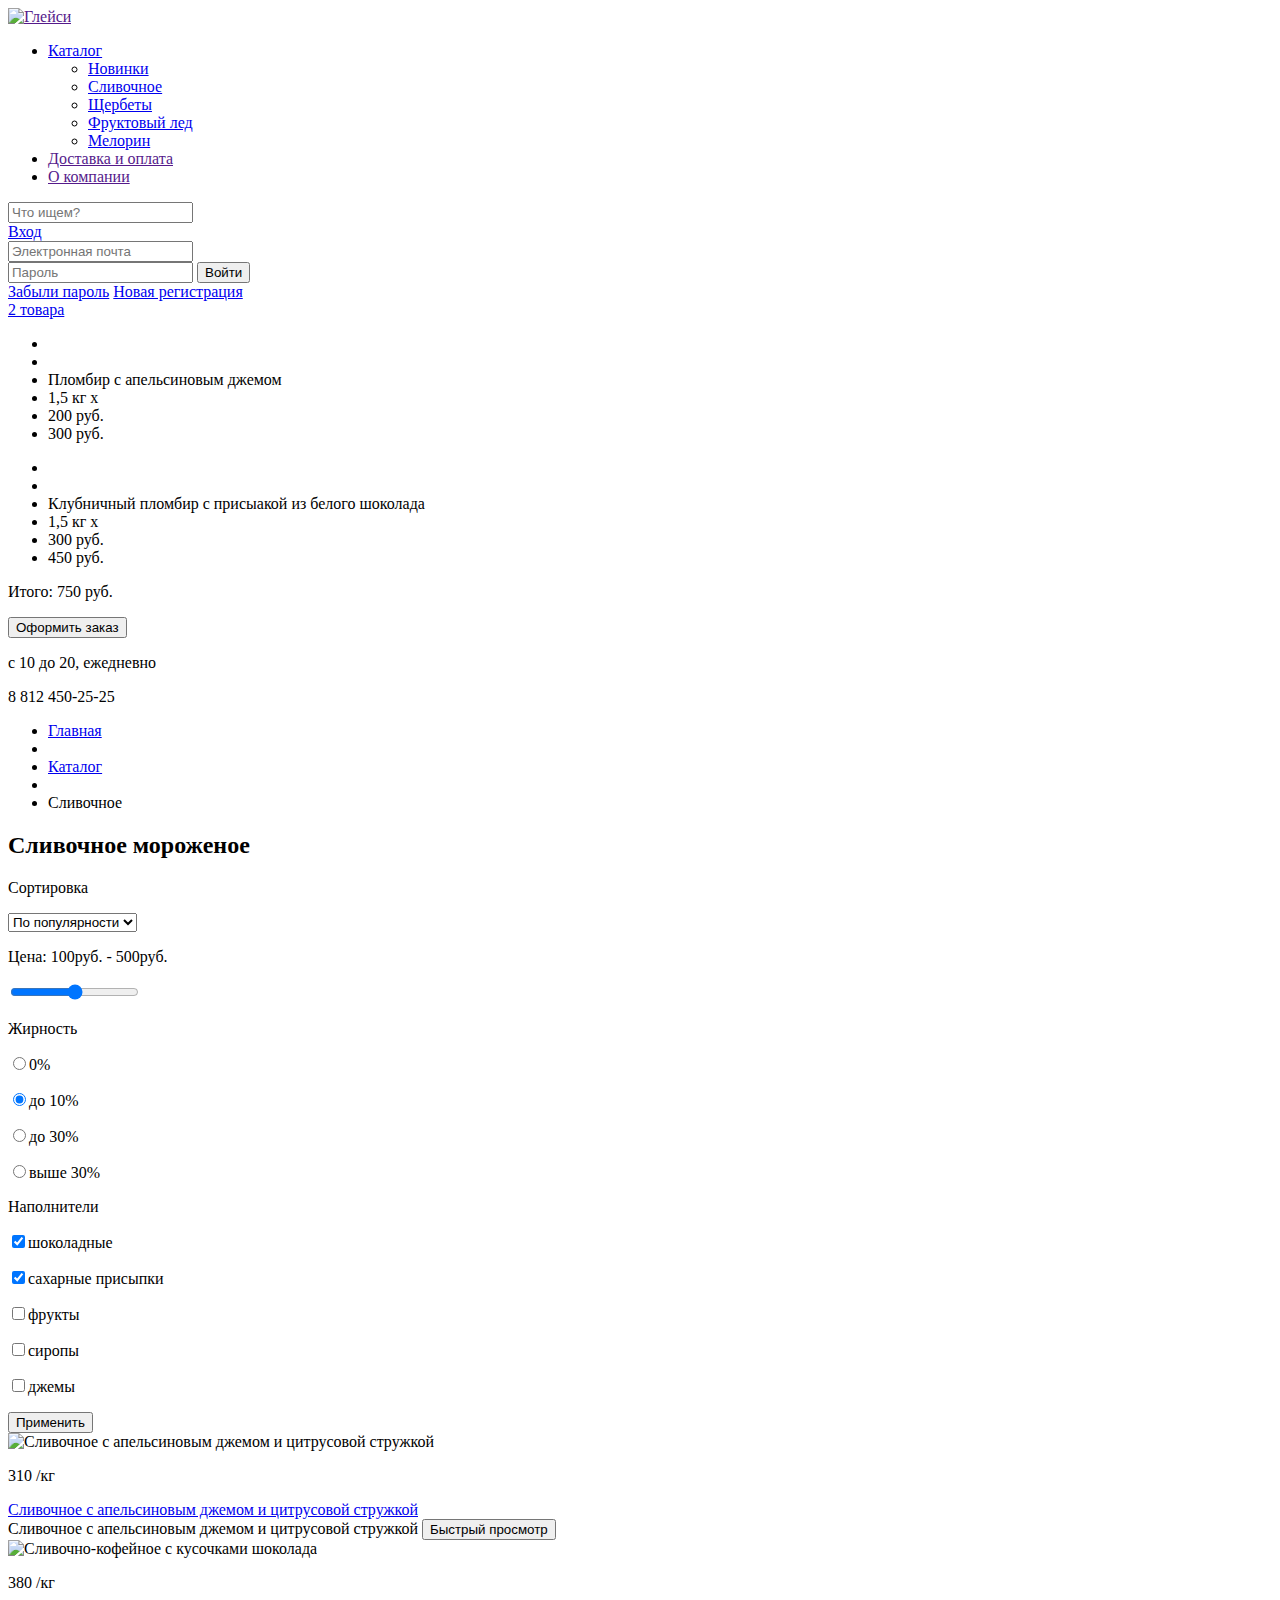
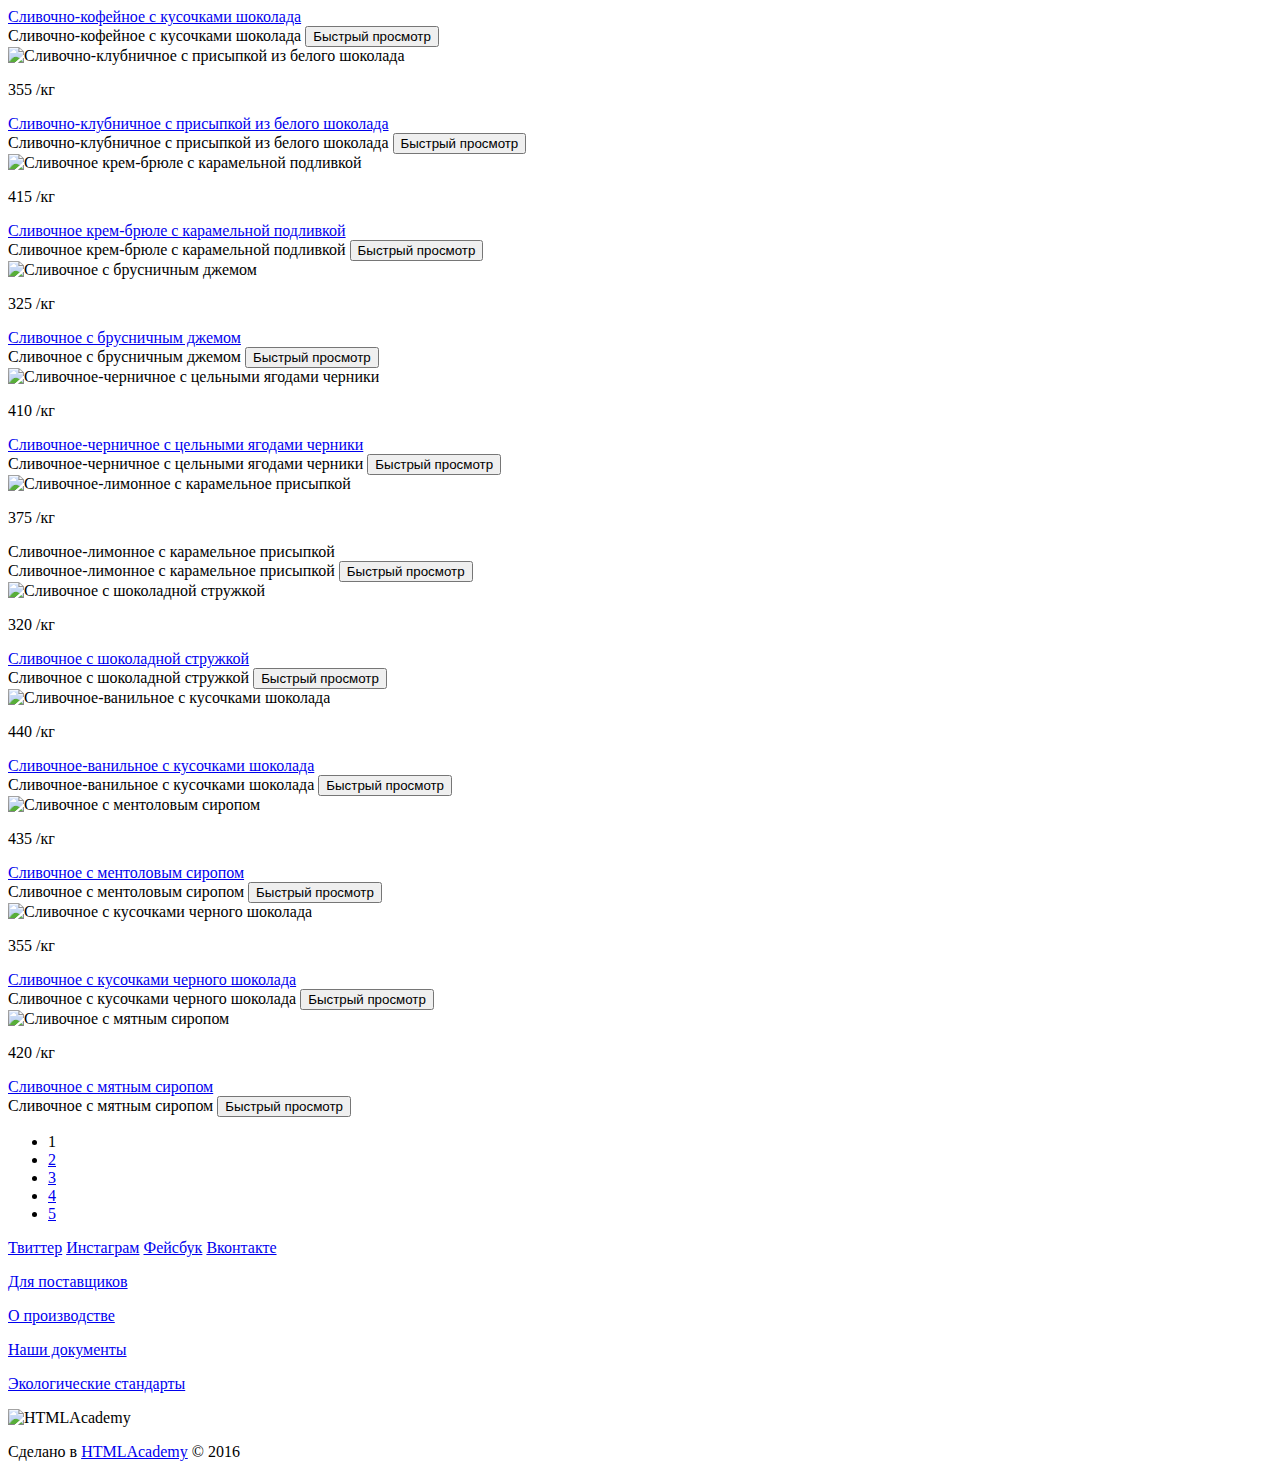
==== catalog.html @ 9302b2ab "Внесены изменения в соответствии с замечаниями" ====
<!DOCTYPE html>
<html lang="ru">
<head>
	<meta charset="utf-8">
	<title>Глейси Каталог</title>
</head>
<body>
	<header class="main-header">
		<div class="header-logo">
			<a href=""><img src="#" width="10" height="10" alt="Глейси"></a>
		</div>
		<div class="header-navigation">
			<ul>
				<li>
					<a class="header-navigation-item activ" href="#">Каталог</a>
						<ul class="main-catalog"><!--Меню при наведении курсора-->
							<li><a href="#">Новинки</a></li>
							<li><a href="#">Сливочное</a></li>
							<li><a href="#">Щербеты</a></li>
							<li><a href="#">Фруктовый лед</a></li>
							<li><a href="#">Мелорин</a></li>
						</ul>
				</li>
				<li>
					<a class="header-navigation-item" href="">Доставка и оплата</a>
				</li>
				<li>
					<a class="header-navigation-item" href="">О компании</a>
				</li>
			</ul>
		</div>
		<div class="header-search">
			<div class="header-search-hide"><!--Окно поиска при наведении курсора-->
				<form action="#" method="post">
					<input type="search" name="header-search" placeholder="Что ищем?">
				</form>
			</div>
		</div>
		<div class="user-block">
			<a class="enter" href="#">Вход</a>
			<div class="user-block-enter">
				<form action="#" method="post"> <!--Окно регистрации при наведении курсора-->
					<label for="login"></label>
					<input type="text" name="login" id="login" placeholder="Электронная почта">
					<br>
					<label for="password"></label>
					<input type="password" name="password" id="password" placeholder="Пароль">
					<button class="gllacy-btn ser-block-btn" type="button">Войти</button>
					<div class="user-block-forget">
						<a class="forget" href="#">Забыли пароль</a>
						<a class="forget" href="#">Новая регистрация</a>
					</div>
				</form>
			</div>
		</div>
		<div class="user-basket"> 
			<a class="basket" href="#">2 товара</a>
			<div class="user-basket-hide"> <!--Корзина с товарами при наведении курсора-->
				<div class="user-basket-result">
					<div class="user-basket-summary">
						<ul>
							<li class="user-basket-summary1"></li>
							<li class="user-basket-summary2"></li>
							<li class="user-basket-summary3">Пломбир с апельсиновым джемом</li>
							<li class="user-basket-summary4">1,5 кг x</li>
							<li class="user-basket-summary5">200 руб.</li>
							<li class="user-basket-summary6">300 руб.</li>
						</ul>
						<ul>
							<li class="user-basket-summary7"></li>
							<li class="user-basket-summary8"></li>
							<li class="user-basket-summary9">Клубничный пломбир с присыакой из белого шоколада</li>
							<li class="user-basket-summary10">1,5 кг x</li>
							<li class="user-basket-summary11">300 руб.</li>
							<li class="user-basket-summary12">450 руб.</li>
						</ul>
					</div>
					<p class="user-basket-price">Итого: 750 руб.</p>
					<button class="gllacy-btn user-basket-btn" type="button">Оформить заказ</button>
				</div>
			</div>
		</div>
		<div class="contact">
			<p>с 10 до 20, ежедневно</p>
			<p class="contact-tel">8 812 450-25-25</p>
		</div>
	</header>
	<main class="container">
		<div class="breadcrumbs">
			<ul>
				<li>
					<a href="#">Главная</a>
				</li>
				<li>
				</li>
				<li>
					<a href="#">Каталог</a>
				</li>
				<li>
				</li>
				<li>
					Сливочное
				</li>
			</ul>
		</div>
		<div class="sorting">
			<h2>Сливочное мороженое</h2>
			<div class="sorting-main">
				<p>Сортировка</p>
				<select name="sorting">
					<option value="popular">По популярности</option>
				</select>
			</div>
			<div class="sorting-price"><p>Цена: 100руб. - 500руб.</p>
				<form action="#" method="post">
					<input type="range" min="100" max="500">
				</form>
			</div>
			<div class="sorting-fat">
				<p>Жирность</p>
				<form action="#" method="post">
				<p>
					<label>
						<input type="radio" name="sorting-fat-item" value="zero">0%
					</label>
				</p>
				<p>
					<label>
						<input type="radio" name="sorting-fat-item" value="zero" checked>до 10%
					</label>
				</p>
				<p>
					<label>
						<input type="radio" name="sorting-fat-item" value="zero">до 30%
					</label>
				</p>
				<p>
					<label>
						<input type="radio" name="sorting-fat-item" value="zero">выше 30%
					</label>
				</p>
				</form>
			</div>
			<div class="sorting-varieties">
				<p>Наполнители</p>
				<form action="#" method="post">
				<p>
					<label>
						<input type="checkbox" name="shoko" checked>шоколадные
					</label>
				</p>
				<p>
					<label>
						<input type="checkbox" name="sugar" checked>сахарные присыпки
					</label>
				</p>
				<p>
					<label>
						<input type="checkbox" name="fruit">фрукты
					</label>
					</p>
				<p>
					<label>
						<input type="checkbox" name="syrup">сиропы
					</label>
				</p>
				<p>
					<label>
						<input type="checkbox" name="jam">джемы
					</label>
					</p>
				</form>
				<button class="sorting-varieties-button" type="button">Применить</button>
			</div>
		</div>
		<div class="catalog">
			<div class="catalog-item1">
				<img class="catalog-img" src="#" width="10" height="10" alt="Сливочное с апельсиновым джемом и цитрусовой стружкой">
				<p>310 <span class="rub"></span>/кг
				</p>
				<a class="catalog-link" href="#">Сливочное с апельсиновым джемом и цитрусовой стружкой</a>
					<div class="catalog-item1-fast">
						<span class="catalog-link-fast">Сливочное с апельсиновым джемом и цитрусовой стружкой</span>
						<button class="gllacy-btn catalog-btn" type="button">Быстрый просмотр
						</button>
					</div>
			</div>
			<div class="catalog-item2">
				<img class="catalog-img" src="#" width="10" height="10" alt="Сливочно-кофейное с кусочками шоколада">
				<p>380 <span class="rub"></span>/кг
				</p>
				<a class="catalog-link" href="#">Сливочно-кофейное с кусочками шоколада</a>
				<div class="catalog-item1-fast">
					<span class="catalog-link-fast">Сливочно-кофейное с кусочками шоколада</span>
					<button class="gllacy-btn catalog-btn" type="button">Быстрый просмотр
					</button>
				</div>
			</div>
			<div class="catalog-item3">
				<img class="catalog-img" src="#" width="10" height="10" alt="Сливочно-клубничное с присыпкой из белого шоколада">
				<p>355 <span class="rub"></span>/кг
				</p>
				<a class="catalog-link" href="#">Сливочно-клубничное с присыпкой из белого шоколада</a>
				<div class="catalog-item1-fast">
					<span class="catalog-link-fast">Сливочно-клубничное с присыпкой из белого шоколада</span>
					<button class="gllacy-btn catalog-btn" type="button">Быстрый просмотр
					</button>
				</div>
			</div>
			<div class="catalog-item4">
				<img class="catalog-img" src="#" width="10" height="10" alt="Сливочное крем-брюле с карамельной подливкой">
				<p>415 <span class="rub"></span>/кг
				</p>
				<a class="catalog-link" href="#">Сливочное крем-брюле с карамельной подливкой</a>
				<div class="catalog-item1-fast">
					<span class="catalog-link-fast">Сливочное крем-брюле с карамельной подливкой</span>
					<button class="gllacy-btn catalog-btn" type="button">Быстрый просмотр
					</button>
				</div>
			</div>
			<div class="catalog-item5">
				<img class="catalog-img" src="#" width="10" height="10" alt="Сливочное с брусничным джемом">
				<p>325 <span class="rub"></span>/кг
				</p>
				<a class="catalog-link" href="#">Сливочное с брусничным джемом</a>
				<div class="catalog-item1-fast">
					<span class="catalog-link-fast">Сливочное с брусничным джемом</span>
					<button class="gllacy-btn catalog-btn" type="button">Быстрый просмотр
					</button>
				</div>
			</div>
			<div class="catalog-item6">
				<img class="catalog-img" src="#" width="10" height="10" alt="Сливочное-черничное с цельными ягодами черники">
				<p>410 <span class="rub"></span>/кг
				</p>
				<a class="catalog-link" href="#">Сливочное-черничное с цельными ягодами черники</a>
				<div class="catalog-item1-fast">
					<span class="catalog-link-fast">Сливочное-черничное с цельными ягодами черники</span>
					<button class="gllacy-btn catalog-btn" type="button">Быстрый просмотр
					</button>
				</div>
			</div>
			<div class="catalog-item7">
				<img class="catalog-img" src="#" width="10" height="10" alt="Сливочное-лимонное с карамельное присыпкой">
				<p>375 <span class="rub"></span>/кг
				</p>
				<a class="catalog-link">Сливочное-лимонное с карамельное присыпкой</a>
				<div class="catalog-item1-fast">
					<span class="catalog-link-fast">Сливочное-лимонное с карамельное присыпкой</span>
					<button class="gllacy-btn catalog-btn" type="button">Быстрый просмотр
					</button>
				</div>
			</div>
			<div class="catalog-item8">
				<img class="catalog-img" src="#" width="10" height="10" alt="Сливочное с шоколадной стружкой">
				<p>320 <span class="rub"></span>/кг</p>
				<a class="catalog-link" href="#">Сливочное с шоколадной стружкой</a>
				<div class="catalog-item1-fast">
					<span class="catalog-link-fast">Сливочное с шоколадной стружкой</span>
					<button class="gllacy-btn catalog-btn" type="button">Быстрый просмотр
					</button>
				</div>
			</div>
			<div class="catalog-item9">
				<img class="catalog-img" src="#" width="10" height="10" alt="Сливочное-ванильное с кусочками шоколада">
				<p>440 <span class="rub"></span>/кг
				</p>
				<a class="catalog-link" href="#">Сливочное-ванильное с кусочками шоколада</a>
				<div class="catalog-item1-fast">
					<span class="catalog-link-fast">Сливочное-ванильное с кусочками шоколада</span>
					<button class="gllacy-btn catalog-btn" type="button">Быстрый просмотр
					</button>
				</div>
			</div>
			<div class="catalog-item10">
				<img class="catalog-img" src="#" width="10" height="10" alt="Сливочное с ментоловым сиропом">
				<p>435 <span class="rub"></span>/кг
				</p>
				<a class="catalog-link" href="#">Сливочное с ментоловым сиропом</a>
				<div class="catalog-item1-fast">
					<span class="catalog-link-fast">Сливочное с ментоловым сиропом</span>
					<button class="gllacy-btn catalog-btn" type="button">Быстрый просмотр
					</button>
				</div>
			</div>
			<div class="catalog-item11">
				<img class="catalog-img" src="#" width="10" height="10" alt="Сливочное с кусочками черного шоколада">
				<p>355 <span class="rub"></span>/кг
				</p>
				<a class="catalog-link" href="#">Сливочное с кусочками черного шоколада</a>
				<div class="catalog-item1-fast">
					<span class="catalog-link-fast">Сливочное с кусочками черного шоколада</span>
					<button class="gllacy-btn catalog-btn" type="button">Быстрый просмотр
					</button>
				</div>
			</div>
			<div class="catalog-item12">
				<img class="catalog-img" src="#" width="10" height="10" alt="Сливочное с мятным сиропом">
				<p>420 <span class="rub"></span>/кг
				</p>
				<a class="catalog-link" href="#">Сливочное с мятным сиропом</a>
				<div class="catalog-item1-fast">
					<span class="catalog-link-fast">Сливочное с мятным сиропом</span>
					<button class="gllacy-btn catalog-btn" type="button">Быстрый просмотр
					</button>
				</div>
			</div>
			<div>
				<ul class="pagination">
					<li class="pagination-item">
						<span class="pagination-link">1</span>
					</li>
					<li class="pagination-item">
						<a href="#" class="pagination-link">2</a>
					</li>
					<li class="pagination-item">
						<a href="#" class="pagination-link">3</a>
					</li>
					<li class="pagination-item">
						<a href="#" class="pagination-link">4</a>
					</li>
					<li class="pagination-item">
						<a href="#" class="pagination-link">5</a>
					</li>
				</ul>
			</div>
		</div>
	</main>
	<footer class="footer">
		<div class="footer-social">
			<a class="footer-btn social-tw" href="#">Твиттер</a>
			<a class="footer-btn social-inst" href="#">Инстаграм</a>
			<a class="footer-btn social-fb" href="#">Фейсбук</a>
			<a class="footer-btn social-vk" href="#">Вконтакте</a>
		</div>
		<div class="footer-production">
			<p>
				<a class="footer-production-link" href="#">Для поставщиков</a>
			</p>
			<p>
				<a class="footer-link" href="#">О производстве</a>
			</p>
		</div>
		<div class="footer-docs">
			<p>
				<a class="footer-link" href="#">Наши документы</a>
			</p>
			<p>
				<a class="footer-link" href="#">Экологические стандарты</a>
			</p>
		</div>
		<div class="footer-copyright">
			<img src="#" width="10" height="10" alt="HTMLAcademy">
			<p>Сделано в
				<a class="footer-link" href="#">HTMLAcademy</a> &#169; 2016
			</p>
		</div>
	</footer>
</body>
</html>
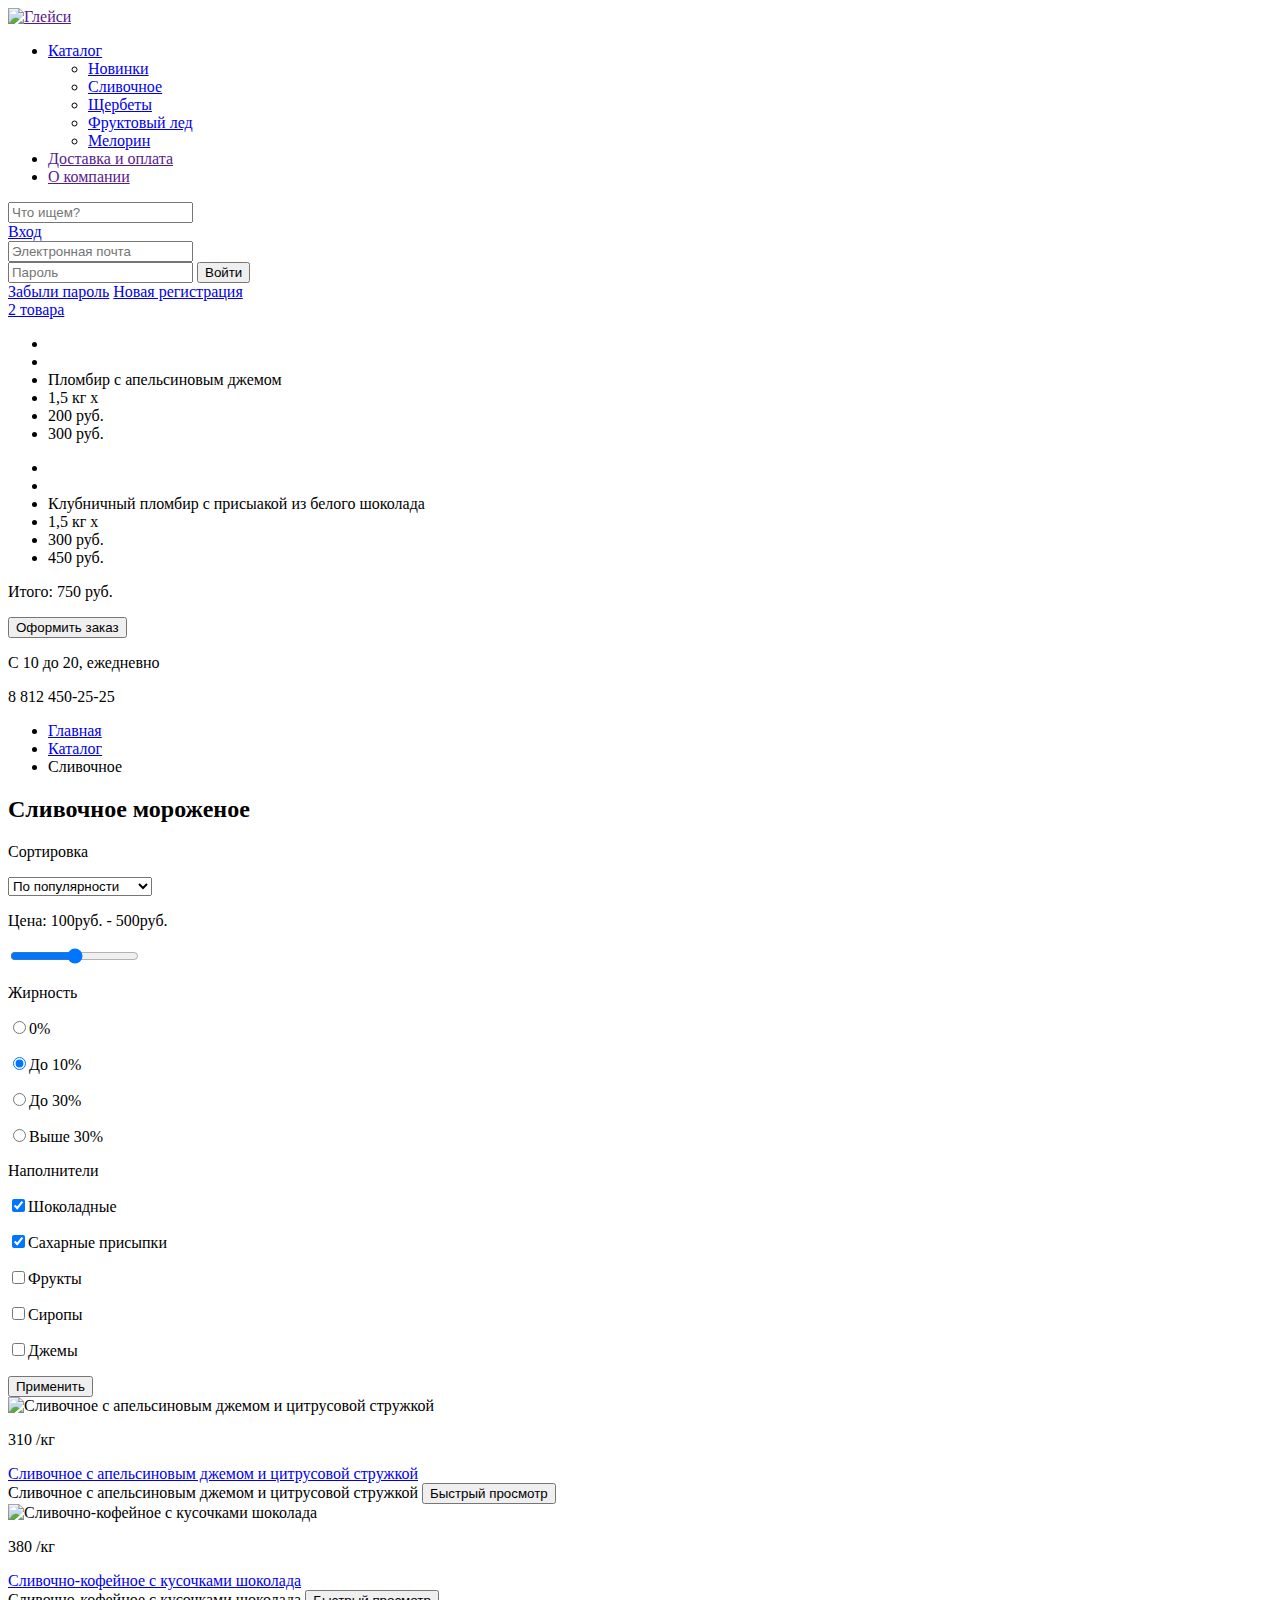
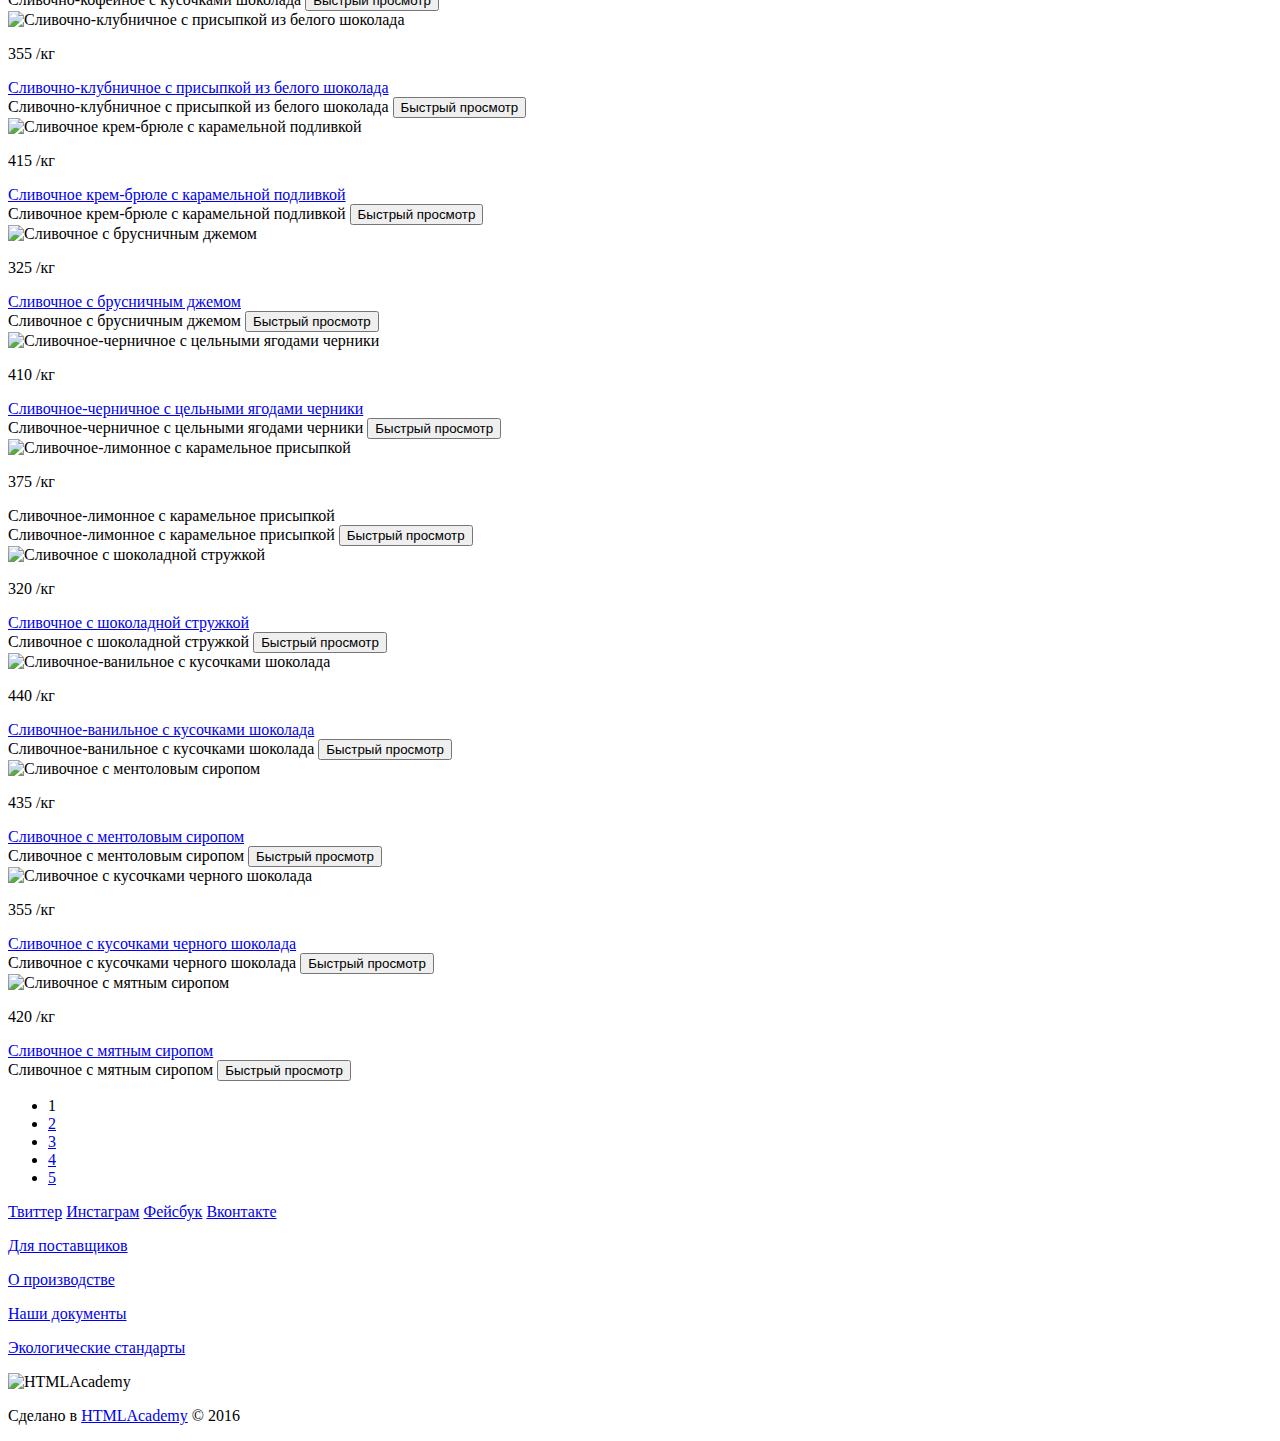
==== commit fe5e322a: "Внесены правки" ====
--- a/catalog.html
+++ b/catalog.html
@@ -59,20 +59,20 @@
 				<div class="user-basket-result">
 					<div class="user-basket-summary">
 						<ul>
-							<li class="user-basket-summary1"></li>
-							<li class="user-basket-summary2"></li>
-							<li class="user-basket-summary3">Пломбир с апельсиновым джемом</li>
-							<li class="user-basket-summary4">1,5 кг x</li>
-							<li class="user-basket-summary5">200 руб.</li>
-							<li class="user-basket-summary6">300 руб.</li>
+							<li class="user-basket-summary-1"></li>
+							<li class="user-basket-summary-2"></li>
+							<li class="user-basket-summary-3">Пломбир с апельсиновым джемом</li>
+							<li class="user-basket-summary-4">1,5 кг x</li>
+							<li class="user-basket-summary-5">200 руб.</li>
+							<li class="user-basket-summary-6">300 руб.</li>
 						</ul>
 						<ul>
-							<li class="user-basket-summary7"></li>
-							<li class="user-basket-summary8"></li>
-							<li class="user-basket-summary9">Клубничный пломбир с присыакой из белого шоколада</li>
-							<li class="user-basket-summary10">1,5 кг x</li>
-							<li class="user-basket-summary11">300 руб.</li>
-							<li class="user-basket-summary12">450 руб.</li>
+							<li class="user-basket-summary-7"></li>
+							<li class="user-basket-summary-8"></li>
+							<li class="user-basket-summary-9">Клубничный пломбир с присыакой из белого шоколада</li>
+							<li class="user-basket-summary-10">1,5 кг x</li>
+							<li class="user-basket-summary-11">300 руб.</li>
+							<li class="user-basket-summary-12">450 руб.</li>
 						</ul>
 					</div>
 					<p class="user-basket-price">Итого: 750 руб.</p>
@@ -81,25 +81,20 @@
 			</div>
 		</div>
 		<div class="contact">
-			<p>с 10 до 20, ежедневно</p>
+			<p>С 10 до 20, ежедневно</p>
 			<p class="contact-tel">8 812 450-25-25</p>
 		</div>
 	</header>
-	<main class="container">
+	<main>
 		<div class="breadcrumbs">
 			<ul>
 				<li>
 					<a href="#">Главная</a>
 				</li>
 				<li>
-				</li>
-				<li>
 					<a href="#">Каталог</a>
 				</li>
-				<li>
-				</li>
-				<li>
-					Сливочное
+				<li>Сливочное
 				</li>
 			</ul>
 		</div>
@@ -108,7 +103,10 @@
 			<div class="sorting-main">
 				<p>Сортировка</p>
 				<select name="sorting">
-					<option value="popular">По популярности</option>
+					<option value="sorting-popular">По популярности</option>
+					<option value="sorting-cheap">Сначала недорогие</option>
+					<option value="sorting-expensive">Сначала дорогие</option>
+					<option value="sorting-fat">По жирности</option>
 				</select>
 			</div>
 			<div class="sorting-price"><p>Цена: 100руб. - 500руб.</p>
@@ -126,17 +124,17 @@
 				</p>
 				<p>
 					<label>
-						<input type="radio" name="sorting-fat-item" value="zero" checked>до 10%
-					</label>
-				</p>
-				<p>
-					<label>
-						<input type="radio" name="sorting-fat-item" value="zero">до 30%
-					</label>
-				</p>
-				<p>
-					<label>
-						<input type="radio" name="sorting-fat-item" value="zero">выше 30%
+						<input type="radio" name="sorting-fat-item" value="zero" checked>До 10%
+					</label>
+				</p>
+				<p>
+					<label>
+						<input type="radio" name="sorting-fat-item" value="zero">До 30%
+					</label>
+				</p>
+				<p>
+					<label>
+						<input type="radio" name="sorting-fat-item" value="zero">Выше 30%
 					</label>
 				</p>
 				</form>
@@ -146,27 +144,27 @@
 				<form action="#" method="post">
 				<p>
 					<label>
-						<input type="checkbox" name="shoko" checked>шоколадные
-					</label>
-				</p>
-				<p>
-					<label>
-						<input type="checkbox" name="sugar" checked>сахарные присыпки
-					</label>
-				</p>
-				<p>
-					<label>
-						<input type="checkbox" name="fruit">фрукты
+						<input type="checkbox" name="shoko" checked>Шоколадные
+					</label>
+				</p>
+				<p>
+					<label>
+						<input type="checkbox" name="sugar" checked>Сахарные присыпки
+					</label>
+				</p>
+				<p>
+					<label>
+						<input type="checkbox" name="fruit">Фрукты
 					</label>
 					</p>
 				<p>
 					<label>
-						<input type="checkbox" name="syrup">сиропы
-					</label>
-				</p>
-				<p>
-					<label>
-						<input type="checkbox" name="jam">джемы
+						<input type="checkbox" name="syrup">Сиропы
+					</label>
+				</p>
+				<p>
+					<label>
+						<input type="checkbox" name="jam">Джемы
 					</label>
 					</p>
 				</form>
@@ -174,7 +172,7 @@
 			</div>
 		</div>
 		<div class="catalog">
-			<div class="catalog-item1">
+			<div class="catalog-item-1">
 				<img class="catalog-img" src="#" width="10" height="10" alt="Сливочное с апельсиновым джемом и цитрусовой стружкой">
 				<p>310 <span class="rub"></span>/кг
 				</p>
@@ -185,7 +183,7 @@
 						</button>
 					</div>
 			</div>
-			<div class="catalog-item2">
+			<div class="catalog-item-2">
 				<img class="catalog-img" src="#" width="10" height="10" alt="Сливочно-кофейное с кусочками шоколада">
 				<p>380 <span class="rub"></span>/кг
 				</p>
@@ -196,7 +194,7 @@
 					</button>
 				</div>
 			</div>
-			<div class="catalog-item3">
+			<div class="catalog-item-3">
 				<img class="catalog-img" src="#" width="10" height="10" alt="Сливочно-клубничное с присыпкой из белого шоколада">
 				<p>355 <span class="rub"></span>/кг
 				</p>
@@ -207,7 +205,7 @@
 					</button>
 				</div>
 			</div>
-			<div class="catalog-item4">
+			<div class="catalog-item-4">
 				<img class="catalog-img" src="#" width="10" height="10" alt="Сливочное крем-брюле с карамельной подливкой">
 				<p>415 <span class="rub"></span>/кг
 				</p>
@@ -218,7 +216,7 @@
 					</button>
 				</div>
 			</div>
-			<div class="catalog-item5">
+			<div class="catalog-item-5">
 				<img class="catalog-img" src="#" width="10" height="10" alt="Сливочное с брусничным джемом">
 				<p>325 <span class="rub"></span>/кг
 				</p>
@@ -229,7 +227,7 @@
 					</button>
 				</div>
 			</div>
-			<div class="catalog-item6">
+			<div class="catalog-item-6">
 				<img class="catalog-img" src="#" width="10" height="10" alt="Сливочное-черничное с цельными ягодами черники">
 				<p>410 <span class="rub"></span>/кг
 				</p>
@@ -240,7 +238,7 @@
 					</button>
 				</div>
 			</div>
-			<div class="catalog-item7">
+			<div class="catalog-item-7">
 				<img class="catalog-img" src="#" width="10" height="10" alt="Сливочное-лимонное с карамельное присыпкой">
 				<p>375 <span class="rub"></span>/кг
 				</p>
@@ -251,7 +249,7 @@
 					</button>
 				</div>
 			</div>
-			<div class="catalog-item8">
+			<div class="catalog-item-8">
 				<img class="catalog-img" src="#" width="10" height="10" alt="Сливочное с шоколадной стружкой">
 				<p>320 <span class="rub"></span>/кг</p>
 				<a class="catalog-link" href="#">Сливочное с шоколадной стружкой</a>
@@ -261,7 +259,7 @@
 					</button>
 				</div>
 			</div>
-			<div class="catalog-item9">
+			<div class="catalog-item-9">
 				<img class="catalog-img" src="#" width="10" height="10" alt="Сливочное-ванильное с кусочками шоколада">
 				<p>440 <span class="rub"></span>/кг
 				</p>
@@ -272,7 +270,7 @@
 					</button>
 				</div>
 			</div>
-			<div class="catalog-item10">
+			<div class="catalog-item-10">
 				<img class="catalog-img" src="#" width="10" height="10" alt="Сливочное с ментоловым сиропом">
 				<p>435 <span class="rub"></span>/кг
 				</p>
@@ -283,7 +281,7 @@
 					</button>
 				</div>
 			</div>
-			<div class="catalog-item11">
+			<div class="catalog-item-11">
 				<img class="catalog-img" src="#" width="10" height="10" alt="Сливочное с кусочками черного шоколада">
 				<p>355 <span class="rub"></span>/кг
 				</p>
@@ -294,7 +292,7 @@
 					</button>
 				</div>
 			</div>
-			<div class="catalog-item12">
+			<div class="catalog-item-12">
 				<img class="catalog-img" src="#" width="10" height="10" alt="Сливочное с мятным сиропом">
 				<p>420 <span class="rub"></span>/кг
 				</p>
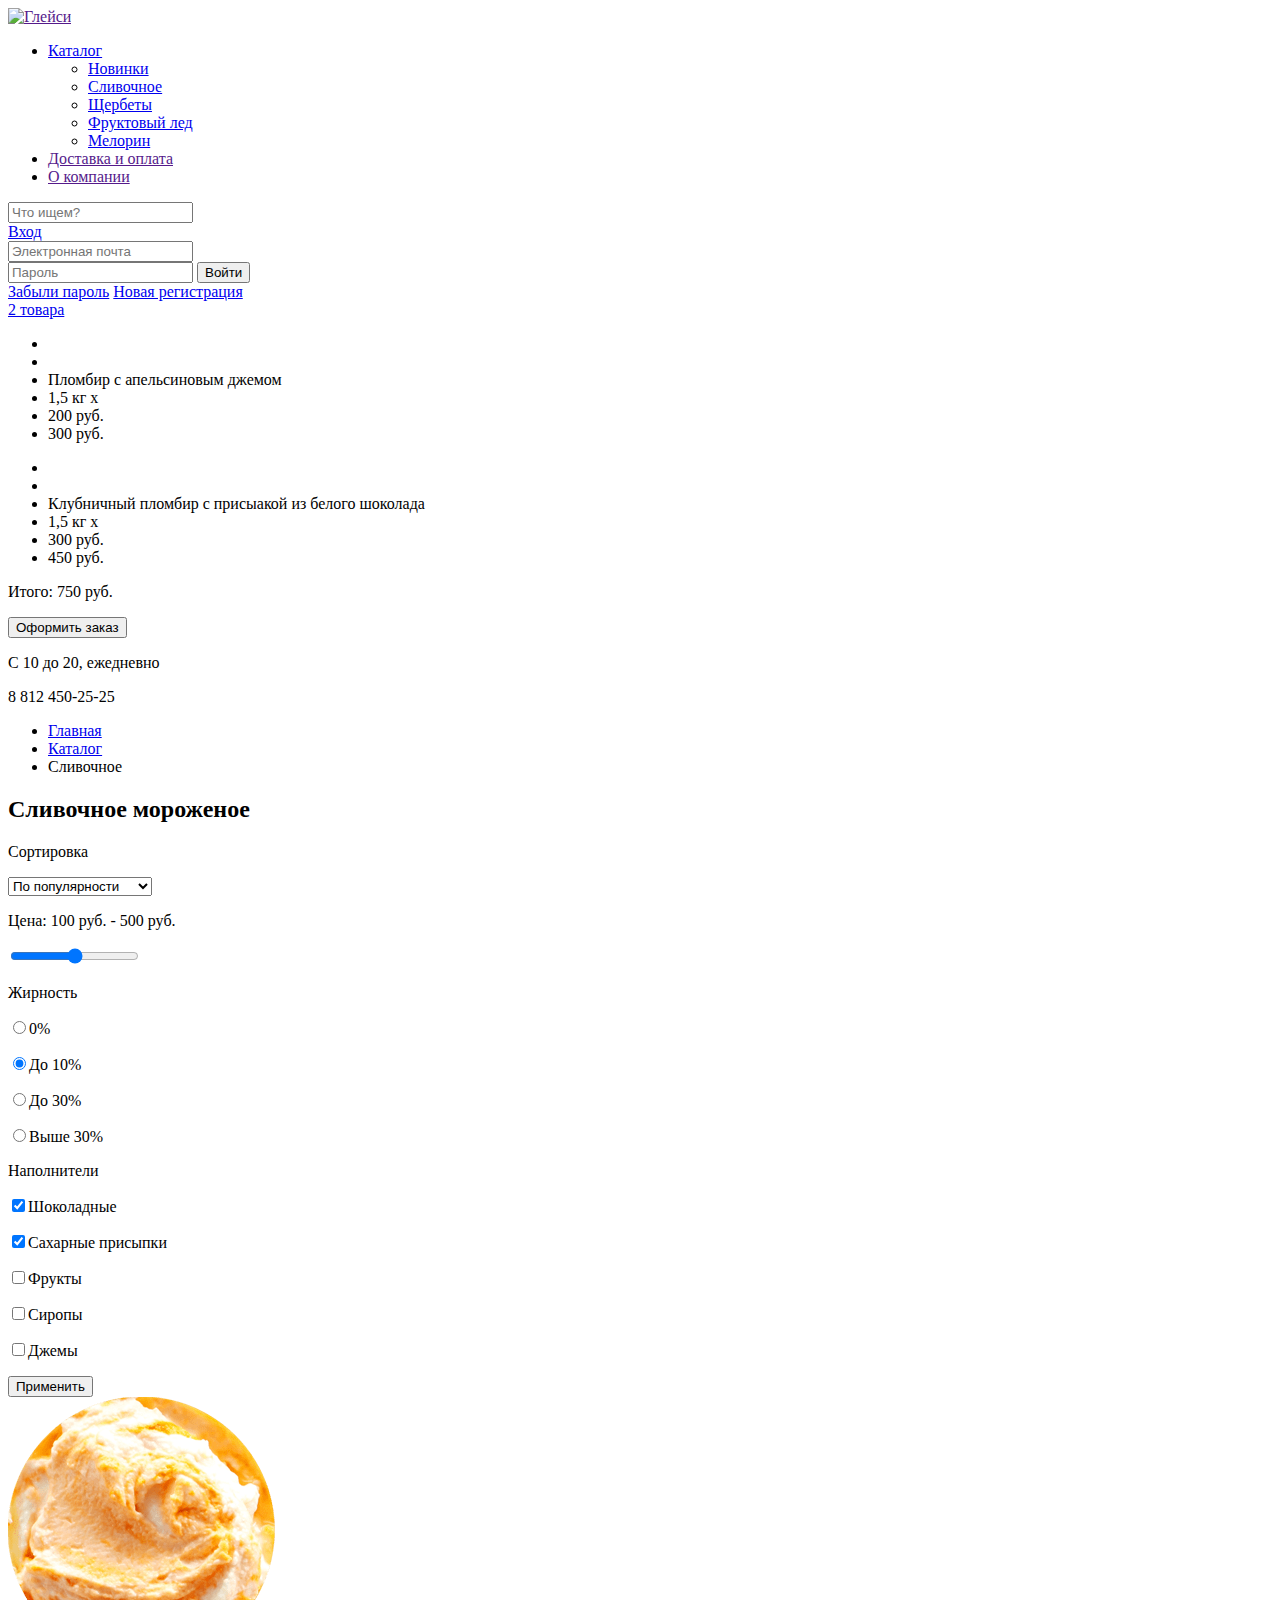
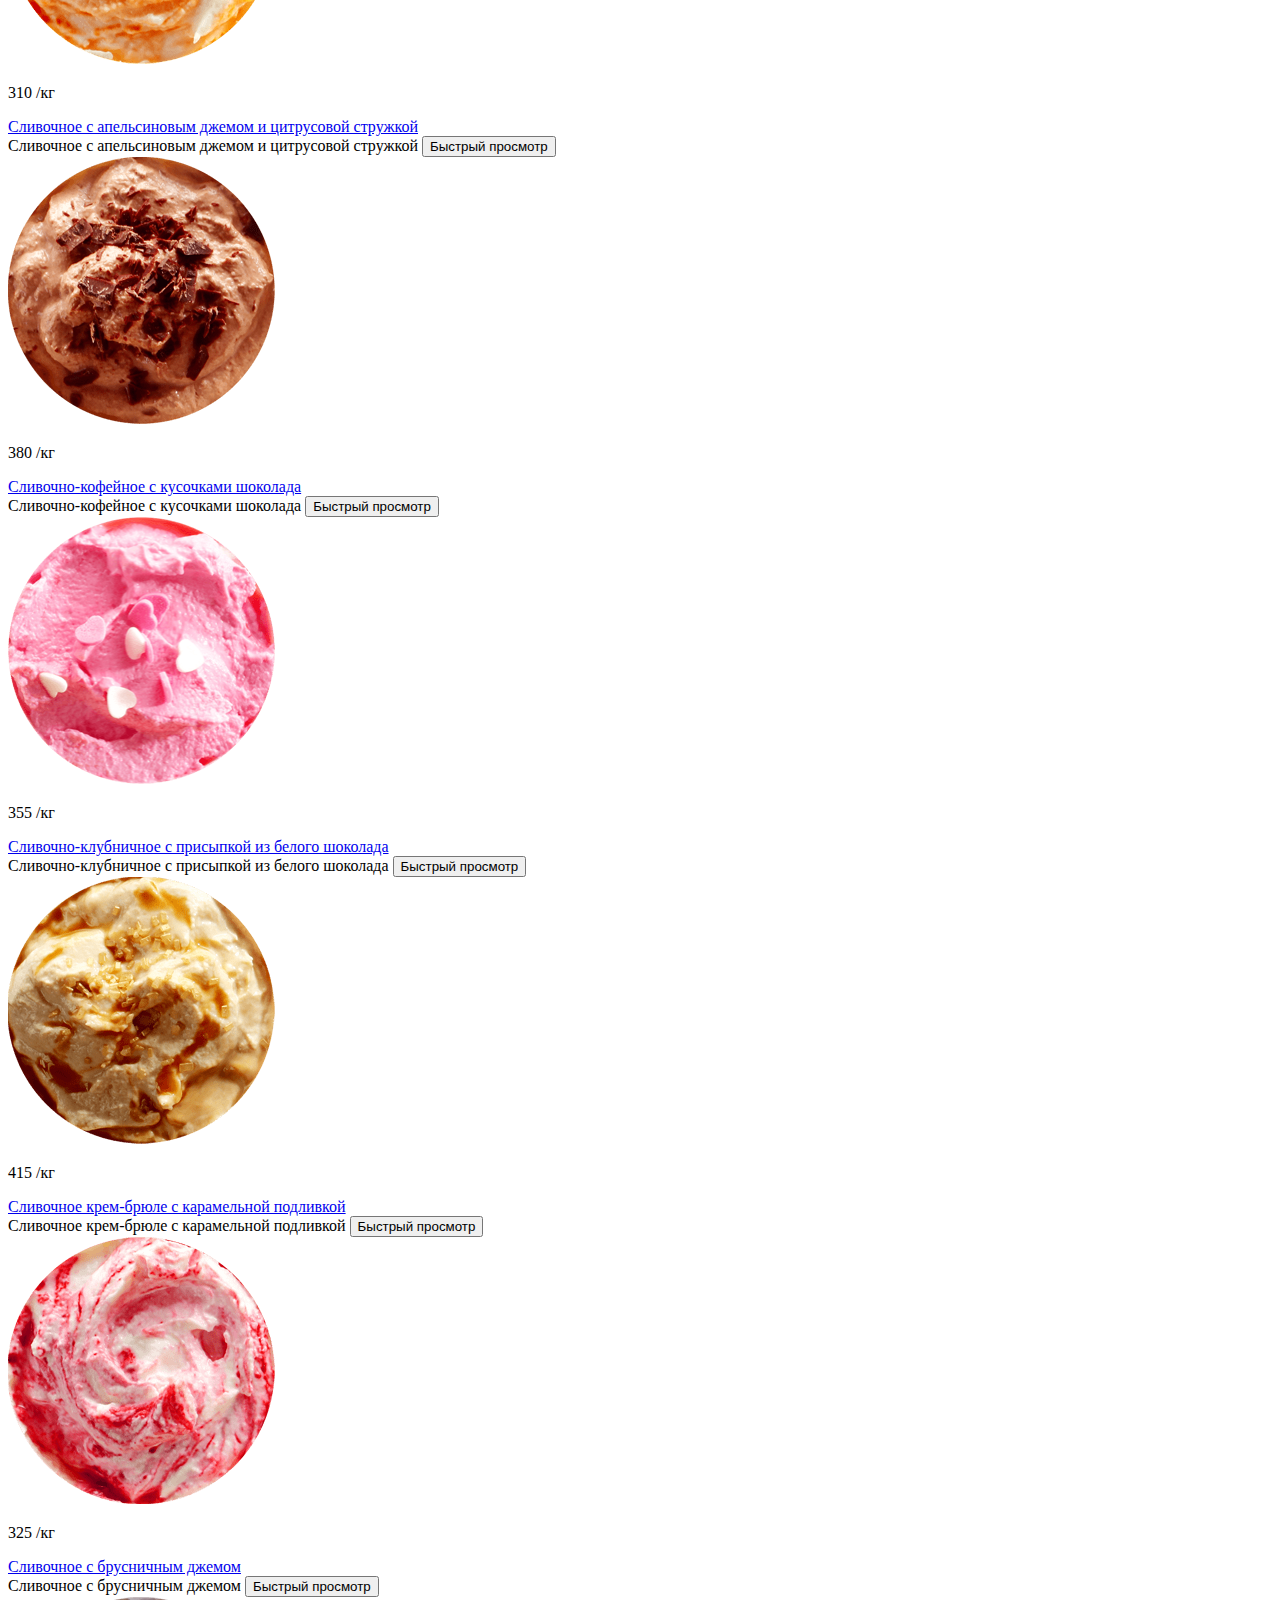
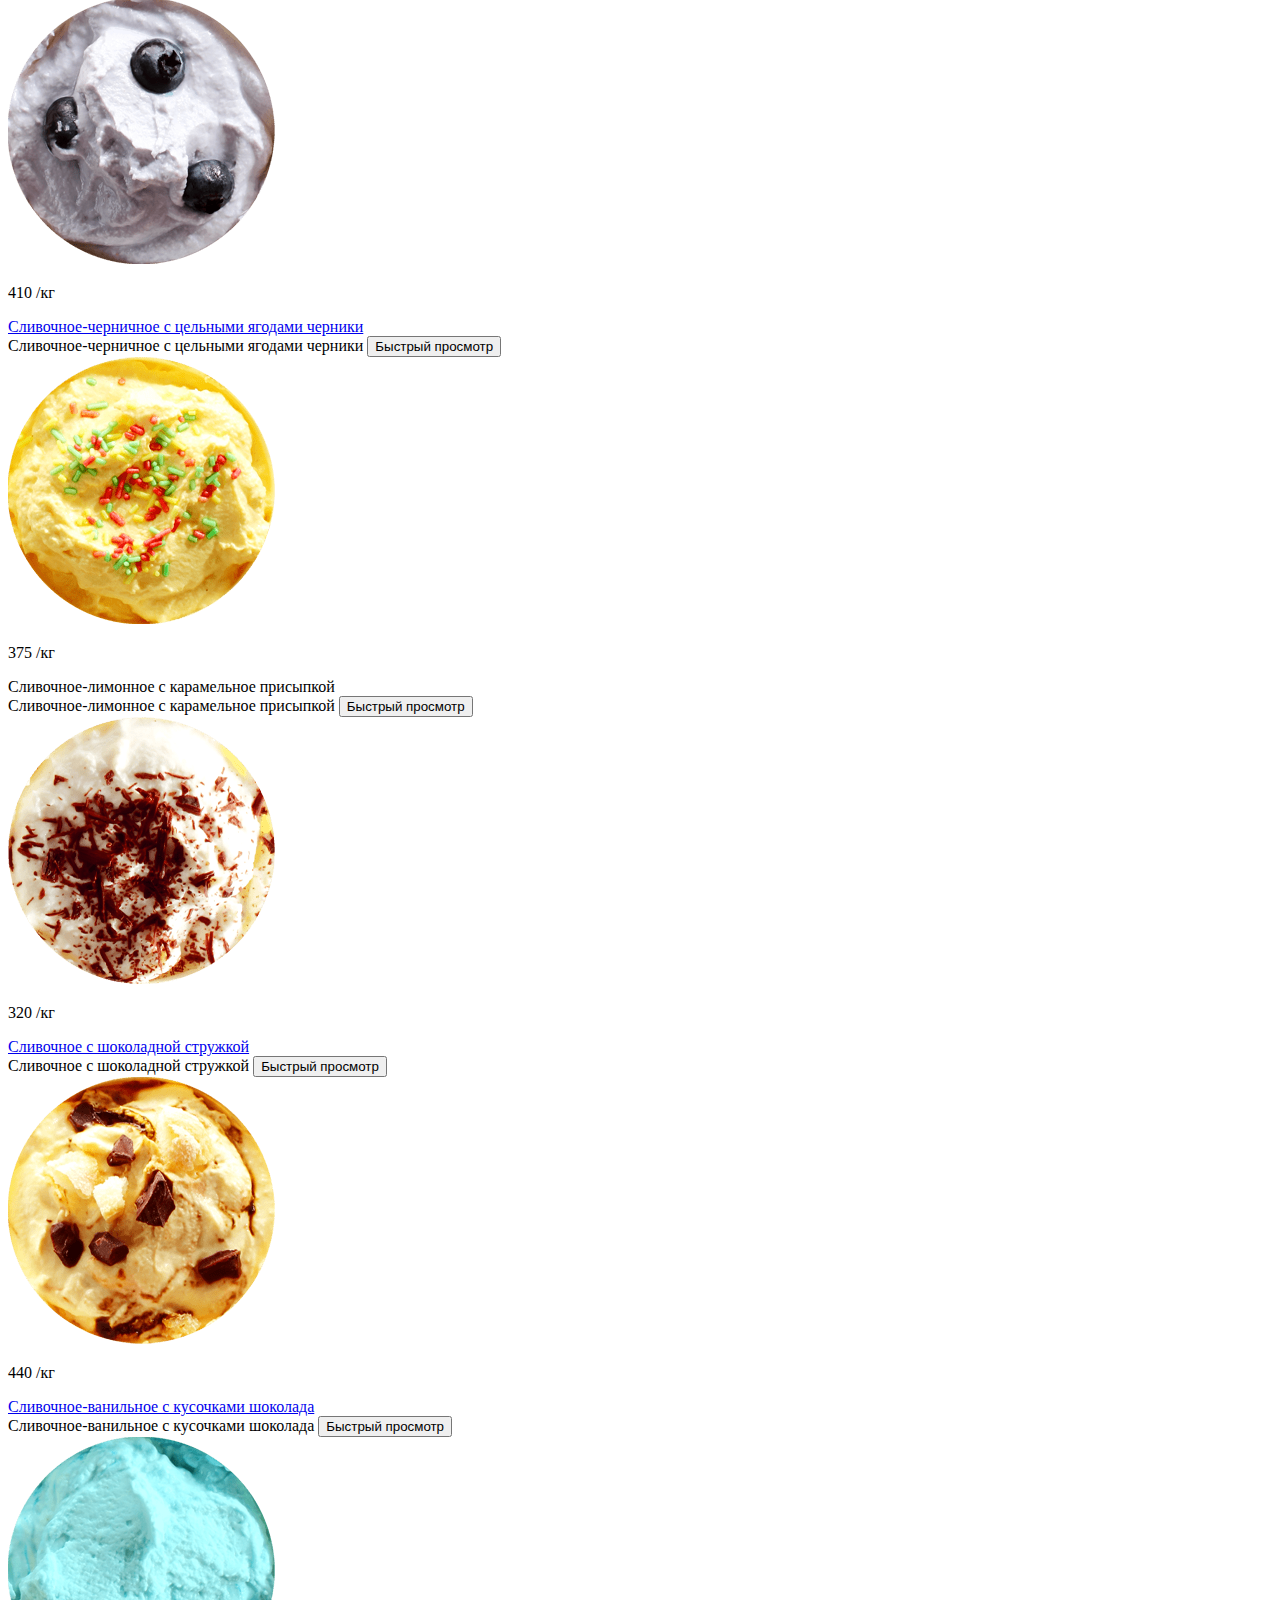
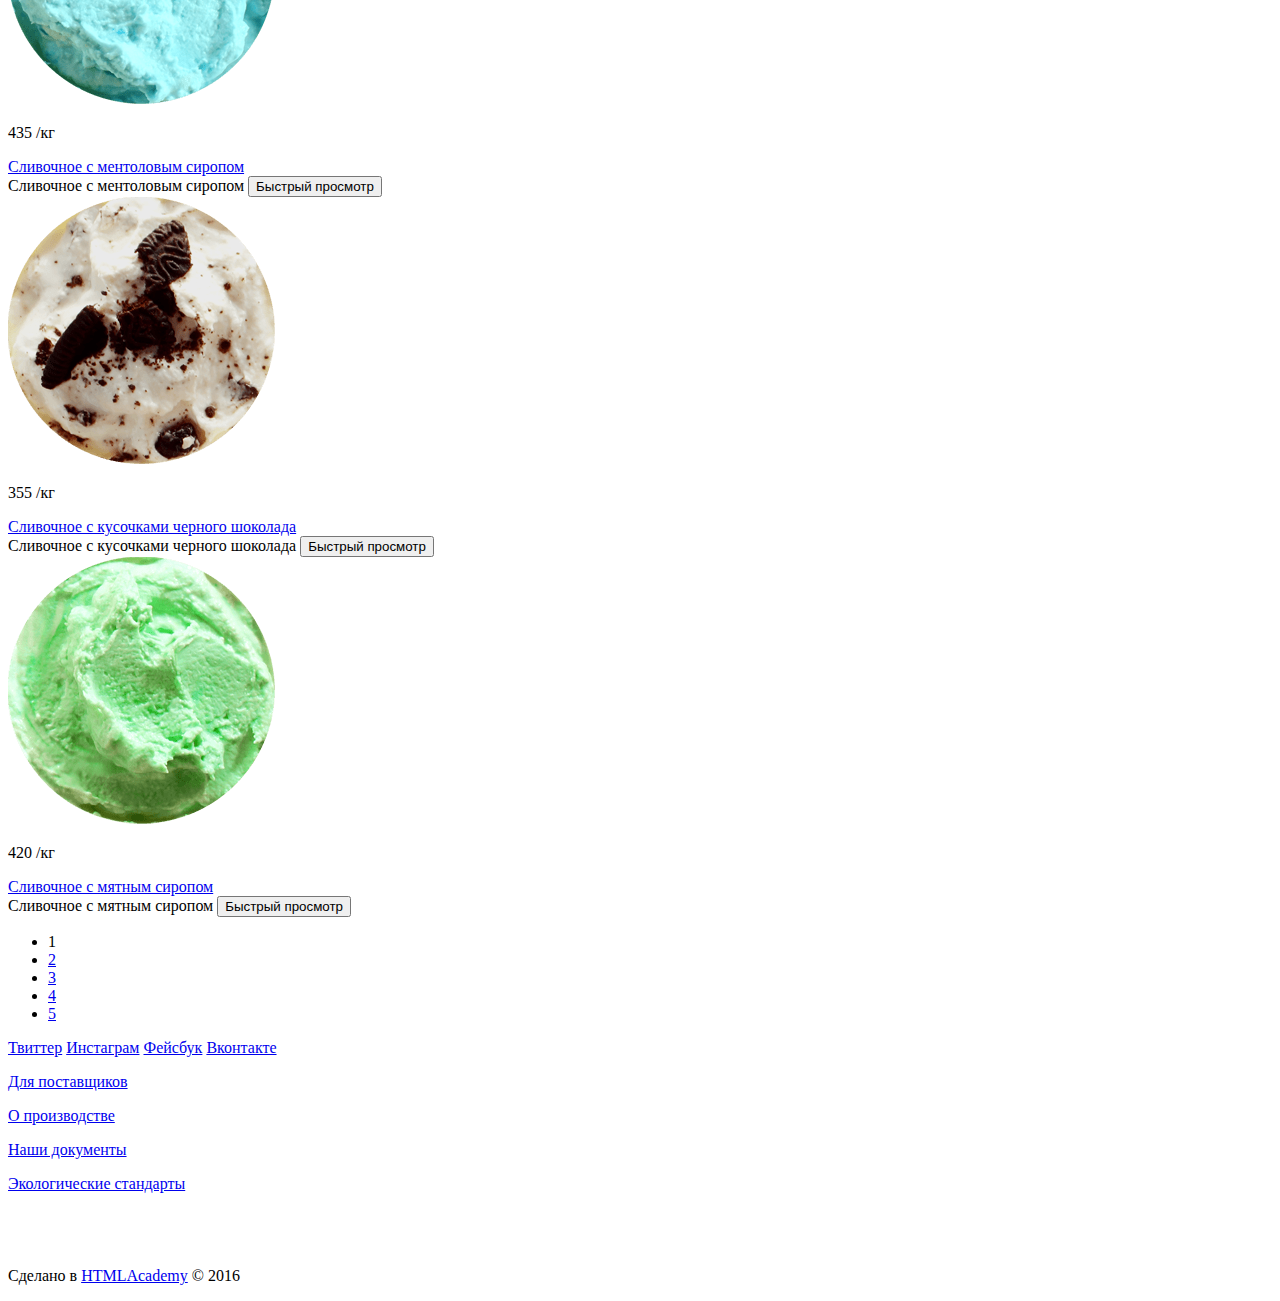
==== commit 1d7cf10c: "В файлы добавлены картинки и привязан css" ====
--- a/catalog.html
+++ b/catalog.html
@@ -2,12 +2,13 @@
 <html lang="ru">
 <head>
 	<meta charset="utf-8">
+	<link href="style.css" rel="stylesheet">
 	<title>Глейси Каталог</title>
 </head>
 <body>
 	<header class="main-header">
 		<div class="header-logo">
-			<a href=""><img src="#" width="10" height="10" alt="Глейси"></a>
+			<a href=""><img src="#" width="154" height="64" alt="Глейси"></a>
 		</div>
 		<div class="header-navigation">
 			<ul>
@@ -109,7 +110,7 @@
 					<option value="sorting-fat">По жирности</option>
 				</select>
 			</div>
-			<div class="sorting-price"><p>Цена: 100руб. - 500руб.</p>
+			<div class="sorting-price"><p>Цена: 100 руб. - 500 руб.</p>
 				<form action="#" method="post">
 					<input type="range" min="100" max="500">
 				</form>
@@ -173,7 +174,7 @@
 		</div>
 		<div class="catalog">
 			<div class="catalog-item-1">
-				<img class="catalog-img" src="#" width="10" height="10" alt="Сливочное с апельсиновым джемом и цитрусовой стружкой">
+				<img class="catalog-img" src="img/catalog-item-1.png" width="267" height="267" alt="Сливочное с апельсиновым джемом и цитрусовой стружкой">
 				<p>310 <span class="rub"></span>/кг
 				</p>
 				<a class="catalog-link" href="#">Сливочное с апельсиновым джемом и цитрусовой стружкой</a>
@@ -184,7 +185,7 @@
 					</div>
 			</div>
 			<div class="catalog-item-2">
-				<img class="catalog-img" src="#" width="10" height="10" alt="Сливочно-кофейное с кусочками шоколада">
+				<img class="catalog-img" src="img/catalog-item-2.png" width="267" height="267" alt="Сливочно-кофейное с кусочками шоколада">
 				<p>380 <span class="rub"></span>/кг
 				</p>
 				<a class="catalog-link" href="#">Сливочно-кофейное с кусочками шоколада</a>
@@ -195,7 +196,7 @@
 				</div>
 			</div>
 			<div class="catalog-item-3">
-				<img class="catalog-img" src="#" width="10" height="10" alt="Сливочно-клубничное с присыпкой из белого шоколада">
+				<img class="catalog-img" src="img/catalog-item-3.png" width="267" height="267" alt="Сливочно-клубничное с присыпкой из белого шоколада">
 				<p>355 <span class="rub"></span>/кг
 				</p>
 				<a class="catalog-link" href="#">Сливочно-клубничное с присыпкой из белого шоколада</a>
@@ -206,7 +207,7 @@
 				</div>
 			</div>
 			<div class="catalog-item-4">
-				<img class="catalog-img" src="#" width="10" height="10" alt="Сливочное крем-брюле с карамельной подливкой">
+				<img class="catalog-img" src="img/catalog-item-4.png" width="267" height="267" alt="Сливочное крем-брюле с карамельной подливкой">
 				<p>415 <span class="rub"></span>/кг
 				</p>
 				<a class="catalog-link" href="#">Сливочное крем-брюле с карамельной подливкой</a>
@@ -217,7 +218,7 @@
 				</div>
 			</div>
 			<div class="catalog-item-5">
-				<img class="catalog-img" src="#" width="10" height="10" alt="Сливочное с брусничным джемом">
+				<img class="catalog-img" src="img/catalog-item-5.png" width="267" height="267" alt="Сливочное с брусничным джемом">
 				<p>325 <span class="rub"></span>/кг
 				</p>
 				<a class="catalog-link" href="#">Сливочное с брусничным джемом</a>
@@ -228,7 +229,7 @@
 				</div>
 			</div>
 			<div class="catalog-item-6">
-				<img class="catalog-img" src="#" width="10" height="10" alt="Сливочное-черничное с цельными ягодами черники">
+				<img class="catalog-img" src="img/catalog-item-6.png" width="267" height="267" alt="Сливочное-черничное с цельными ягодами черники">
 				<p>410 <span class="rub"></span>/кг
 				</p>
 				<a class="catalog-link" href="#">Сливочное-черничное с цельными ягодами черники</a>
@@ -239,7 +240,7 @@
 				</div>
 			</div>
 			<div class="catalog-item-7">
-				<img class="catalog-img" src="#" width="10" height="10" alt="Сливочное-лимонное с карамельное присыпкой">
+				<img class="catalog-img" src="img/catalog-item-7.png" width="267" height="267" alt="Сливочное-лимонное с карамельное присыпкой">
 				<p>375 <span class="rub"></span>/кг
 				</p>
 				<a class="catalog-link">Сливочное-лимонное с карамельное присыпкой</a>
@@ -250,7 +251,7 @@
 				</div>
 			</div>
 			<div class="catalog-item-8">
-				<img class="catalog-img" src="#" width="10" height="10" alt="Сливочное с шоколадной стружкой">
+				<img class="catalog-img" src="img/catalog-item-8.png" width="267" height="267" alt="Сливочное с шоколадной стружкой">
 				<p>320 <span class="rub"></span>/кг</p>
 				<a class="catalog-link" href="#">Сливочное с шоколадной стружкой</a>
 				<div class="catalog-item1-fast">
@@ -260,7 +261,7 @@
 				</div>
 			</div>
 			<div class="catalog-item-9">
-				<img class="catalog-img" src="#" width="10" height="10" alt="Сливочное-ванильное с кусочками шоколада">
+				<img class="catalog-img" src="img/catalog-item-9.png" width="267" height="267" alt="Сливочное-ванильное с кусочками шоколада">
 				<p>440 <span class="rub"></span>/кг
 				</p>
 				<a class="catalog-link" href="#">Сливочное-ванильное с кусочками шоколада</a>
@@ -271,7 +272,7 @@
 				</div>
 			</div>
 			<div class="catalog-item-10">
-				<img class="catalog-img" src="#" width="10" height="10" alt="Сливочное с ментоловым сиропом">
+				<img class="catalog-img" src="img/catalog-item-10.png" width="267" height="267" alt="Сливочное с ментоловым сиропом">
 				<p>435 <span class="rub"></span>/кг
 				</p>
 				<a class="catalog-link" href="#">Сливочное с ментоловым сиропом</a>
@@ -282,7 +283,7 @@
 				</div>
 			</div>
 			<div class="catalog-item-11">
-				<img class="catalog-img" src="#" width="10" height="10" alt="Сливочное с кусочками черного шоколада">
+				<img class="catalog-img" src="img/catalog-item-11.png" width="267" height="267" alt="Сливочное с кусочками черного шоколада">
 				<p>355 <span class="rub"></span>/кг
 				</p>
 				<a class="catalog-link" href="#">Сливочное с кусочками черного шоколада</a>
@@ -293,7 +294,7 @@
 				</div>
 			</div>
 			<div class="catalog-item-12">
-				<img class="catalog-img" src="#" width="10" height="10" alt="Сливочное с мятным сиропом">
+				<img class="catalog-img" src="img/catalog-item-12.png" width="267" height="267" alt="Сливочное с мятным сиропом">
 				<p>420 <span class="rub"></span>/кг
 				</p>
 				<a class="catalog-link" href="#">Сливочное с мятным сиропом</a>
@@ -348,7 +349,7 @@
 			</p>
 		</div>
 		<div class="footer-copyright">
-			<img src="#" width="10" height="10" alt="HTMLAcademy">
+			<img src="img/HTMLAcademy.png" width="108" height="38" alt="HTMLAcademy">
 			<p>Сделано в
 				<a class="footer-link" href="#">HTMLAcademy</a> &#169; 2016
 			</p>
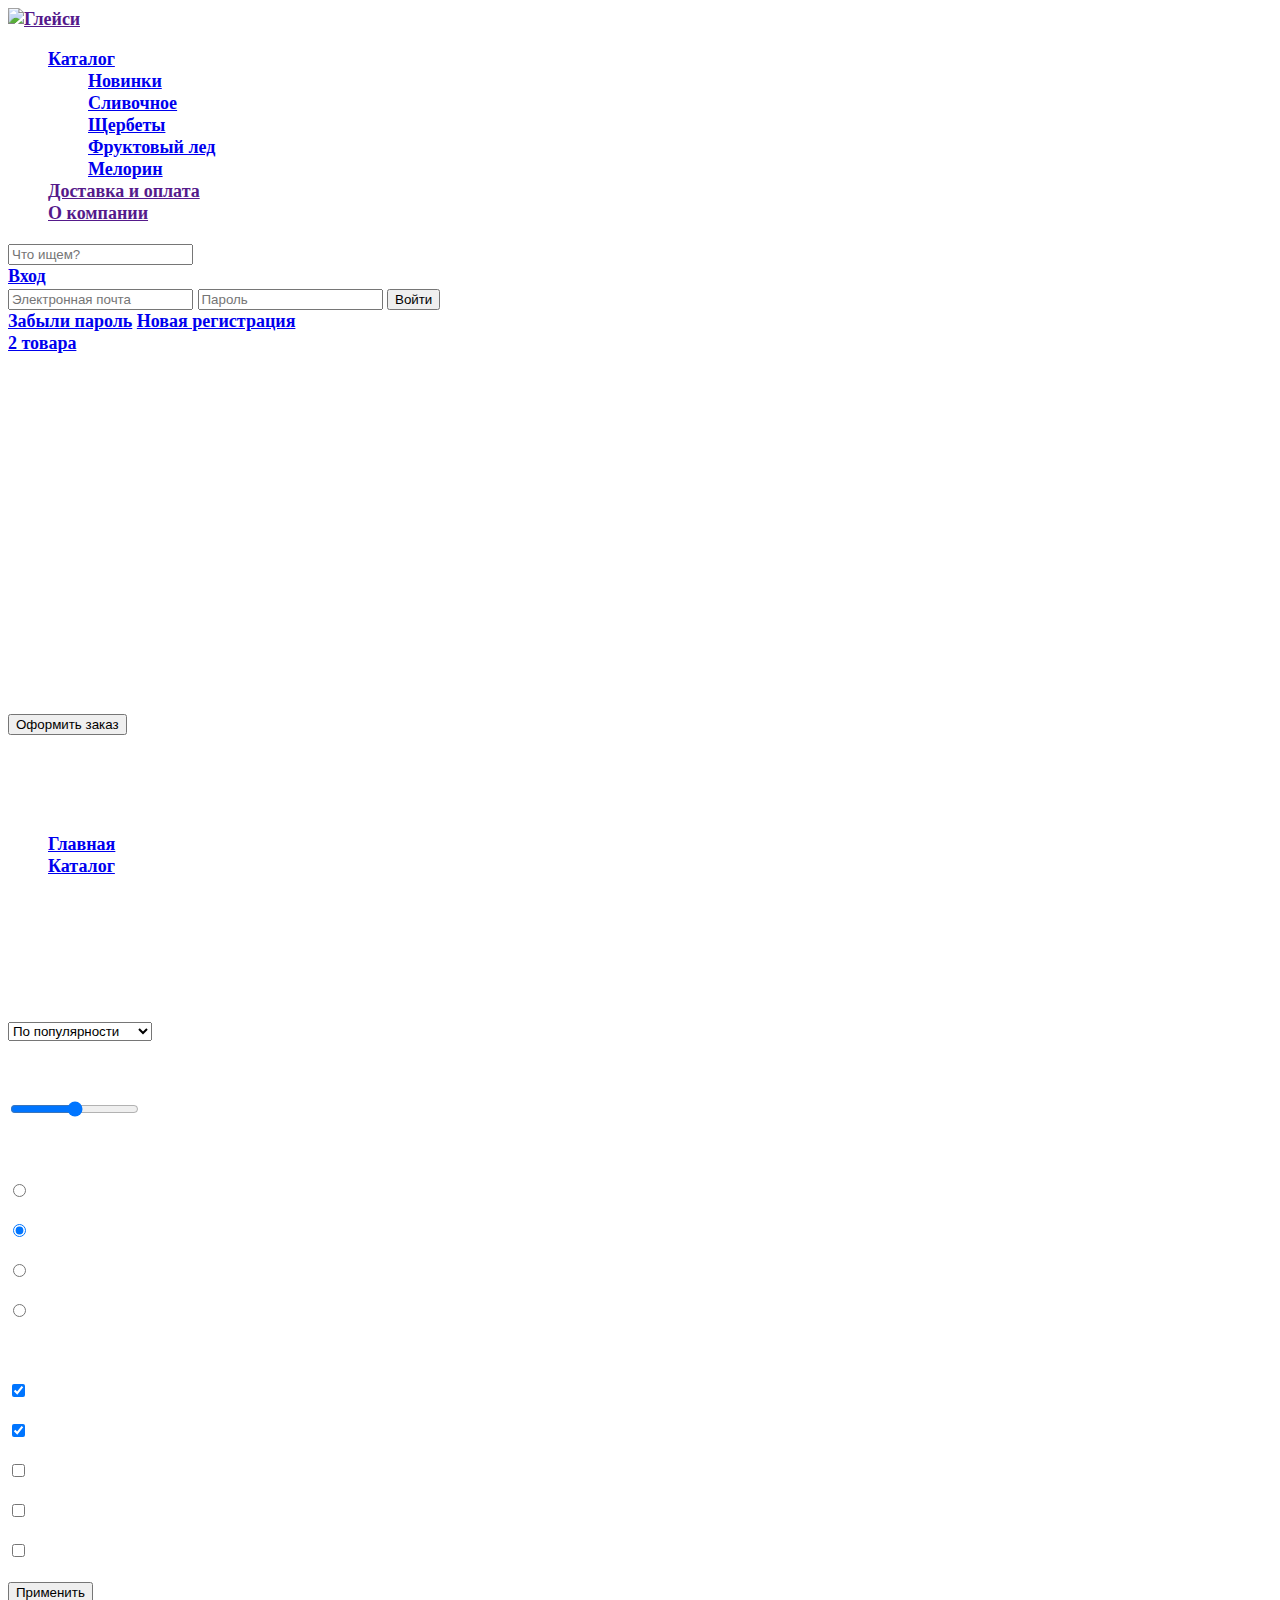
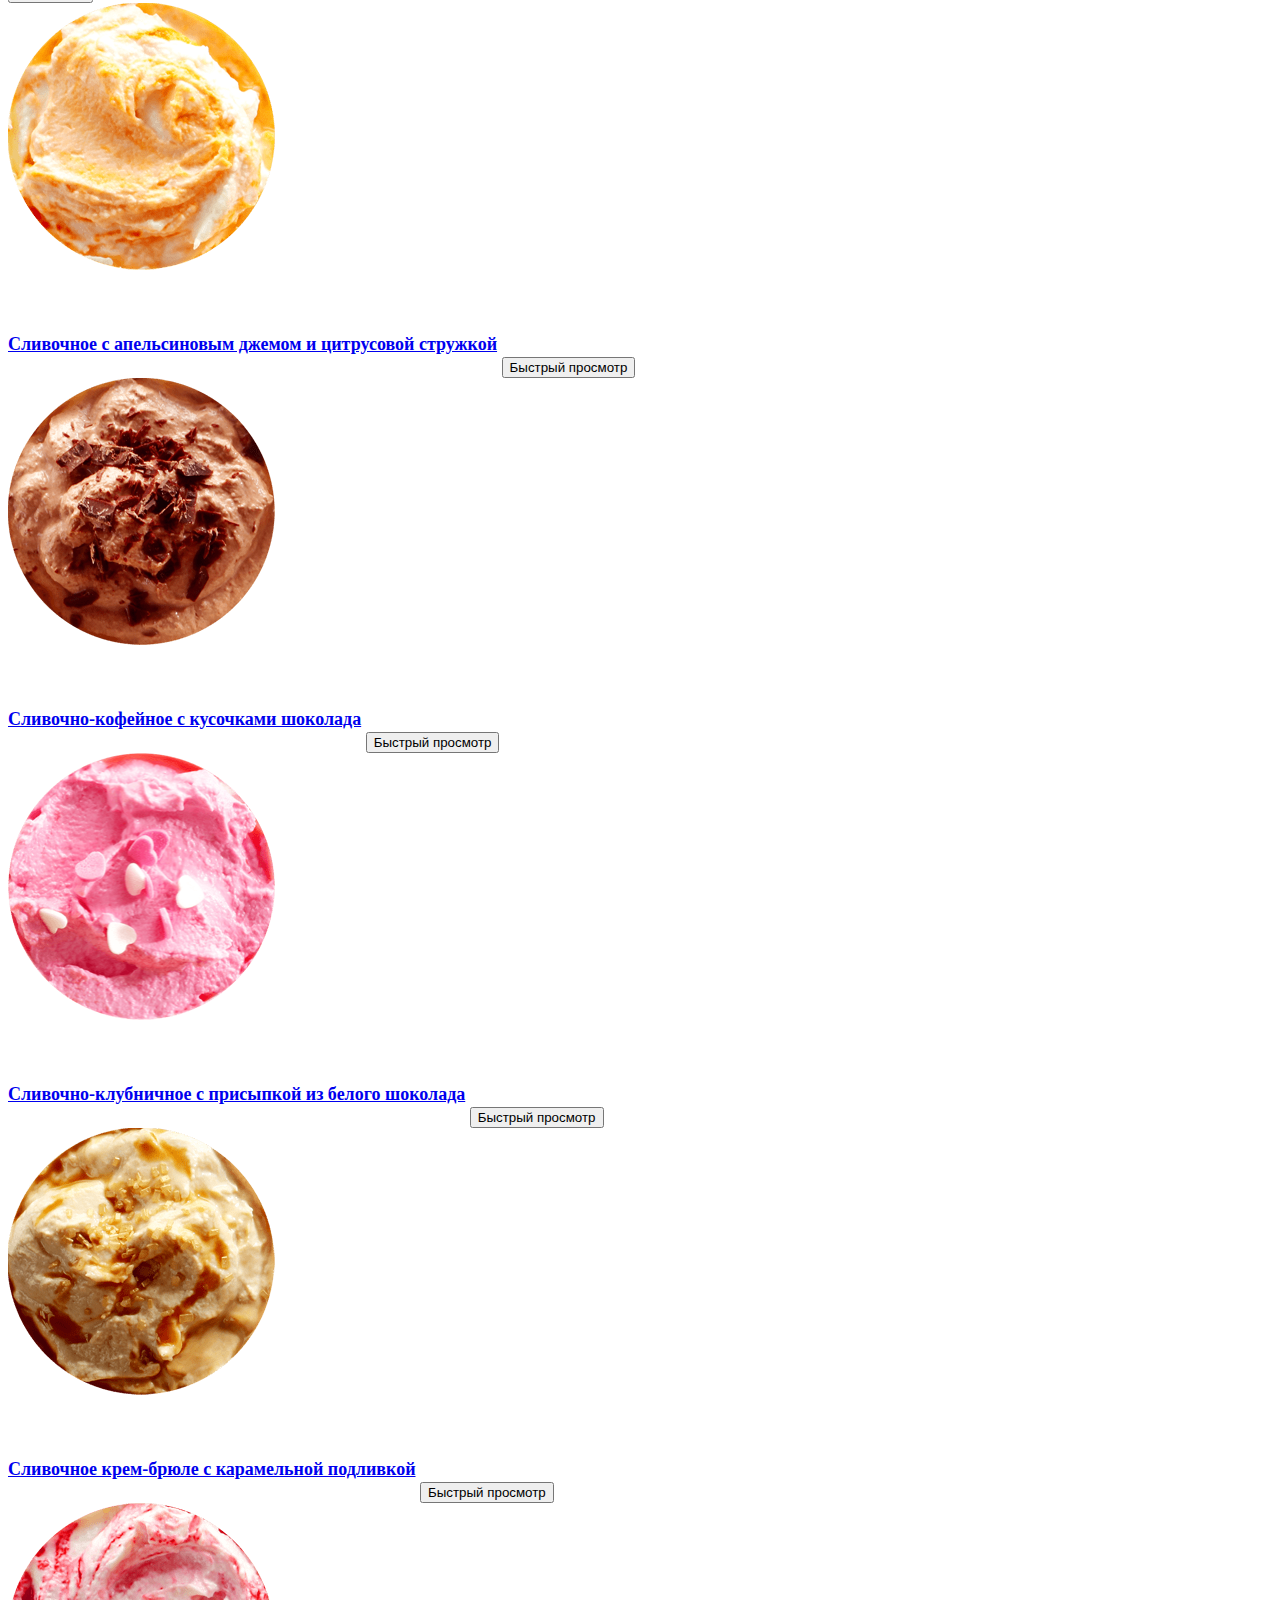
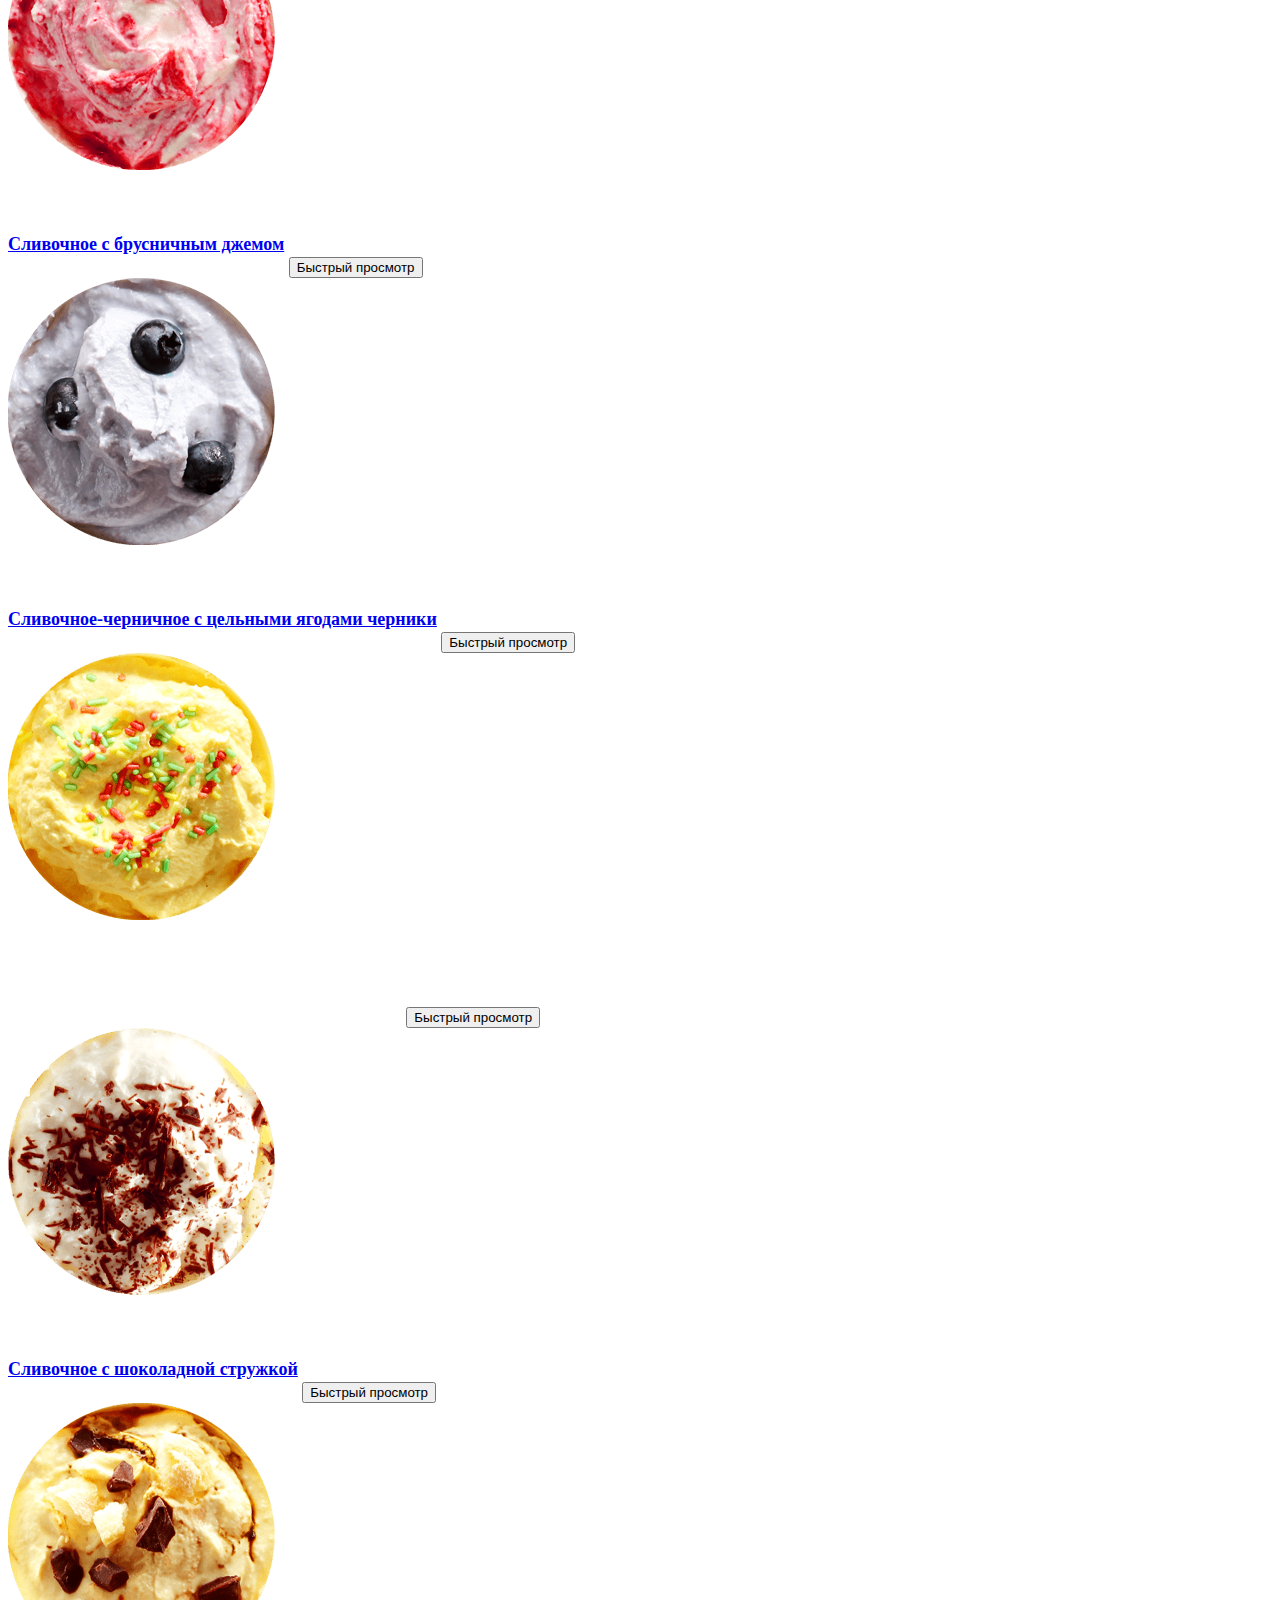
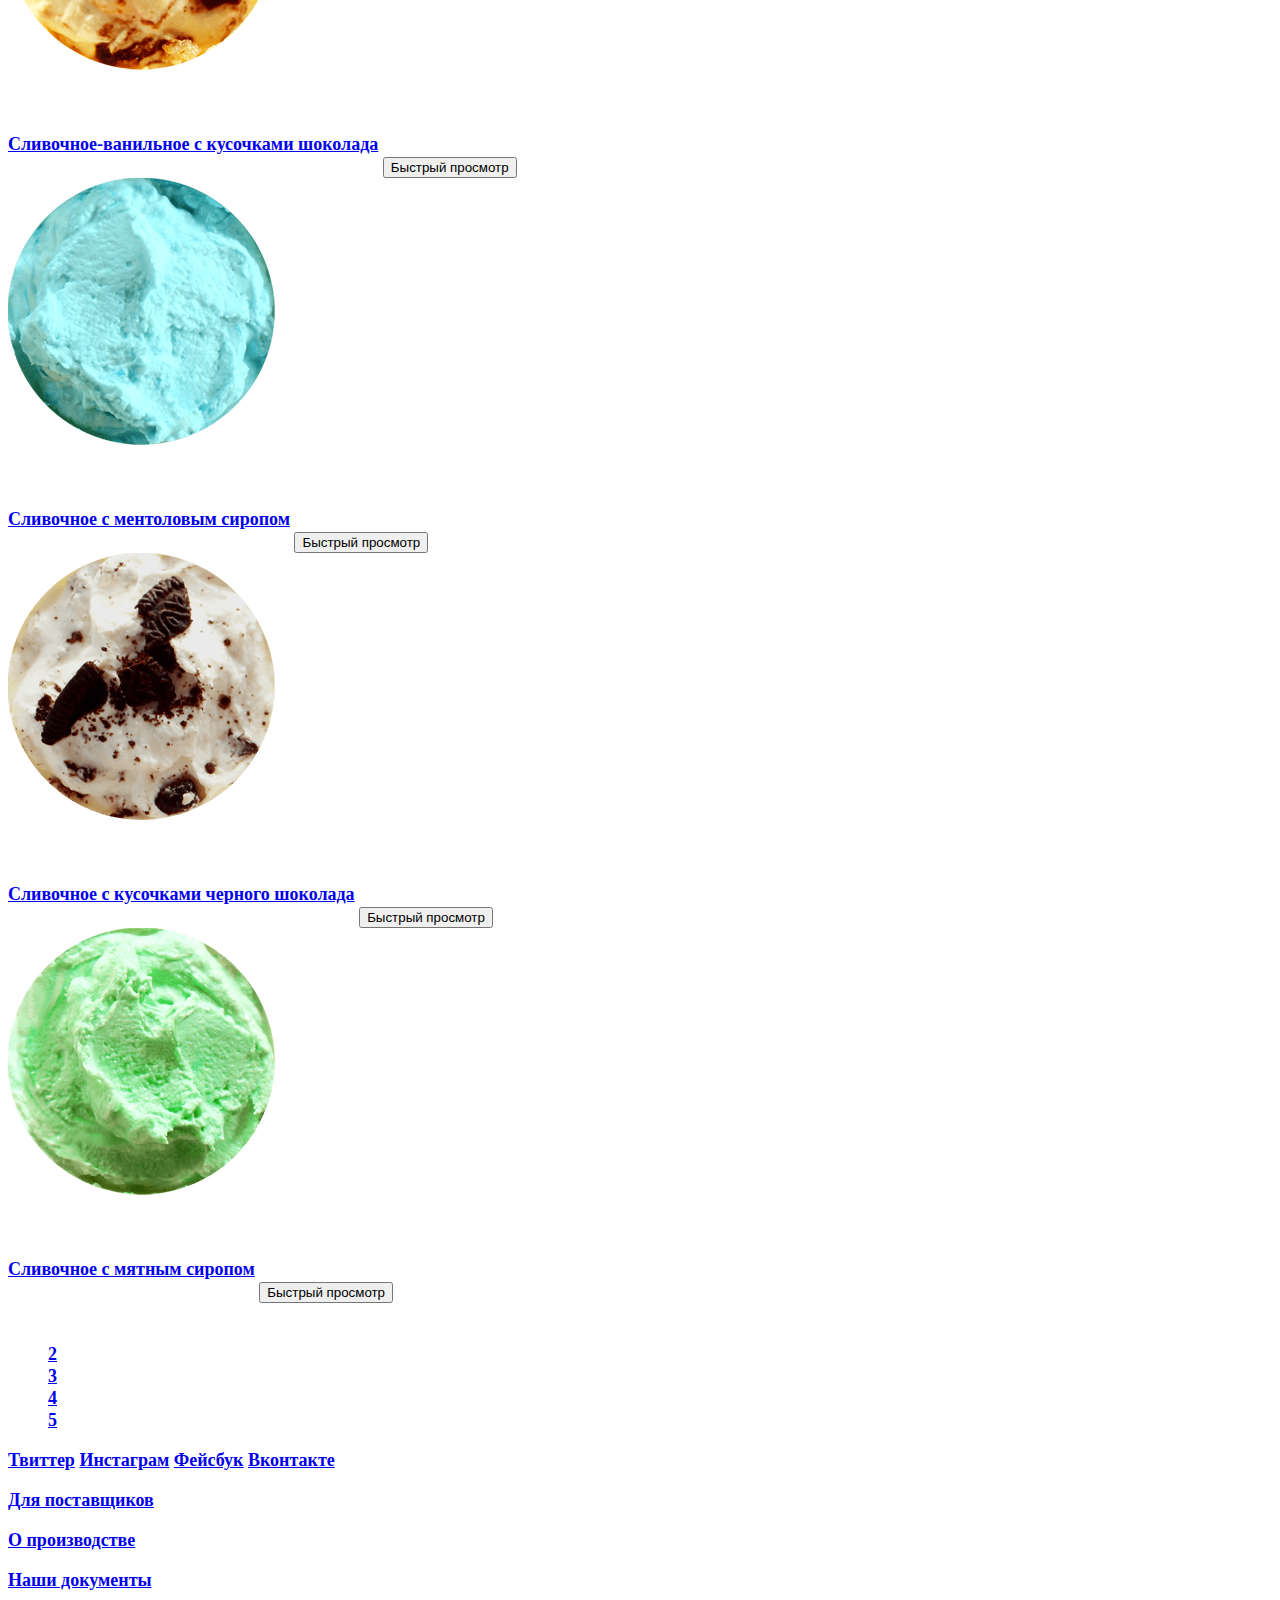
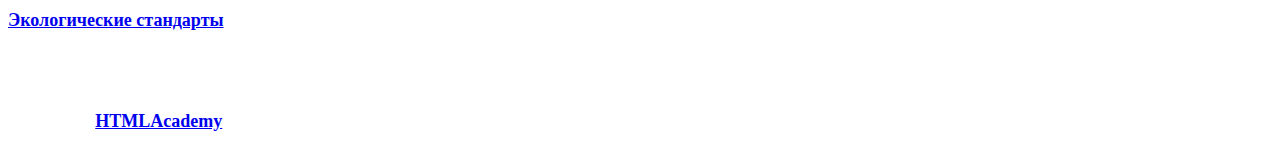
==== commit 701275d0: "изменено расширение у файла css" ====
--- a/catalog.html
+++ b/catalog.html
@@ -2,7 +2,7 @@
 <html lang="ru">
 <head>
 	<meta charset="utf-8">
-	<link href="style.css" rel="stylesheet">
+	<link href="css/style.css" rel="stylesheet">
 	<title>Глейси Каталог</title>
 </head>
 <body>
@@ -43,7 +43,6 @@
 				<form action="#" method="post"> <!--Окно регистрации при наведении курсора-->
 					<label for="login"></label>
 					<input type="text" name="login" id="login" placeholder="Электронная почта">
-					<br>
 					<label for="password"></label>
 					<input type="password" name="password" id="password" placeholder="Пароль">
 					<button class="gllacy-btn ser-block-btn" type="button">Войти</button>
--- a/css/style.css
+++ b/css/style.css
@@ -0,0 +1,24 @@
+body {
+	font-size: 18px;
+	line-height: 22px;
+	color:#ffffff;
+	font-weight:bold;
+	font-family: "Roboto";
+}
+
+h1 {
+	font-size: 90px;
+	line-height: 60.35px;
+	color:#ffffff;
+	font-weight:bold;
+	font-family: "Roboto";
+}
+
+h2 {
+	font-size: 35px;
+	line-height: 41p;
+	color:#ffffff;
+	font-weight:bold;
+	font-family: "Roboto";
+}
+
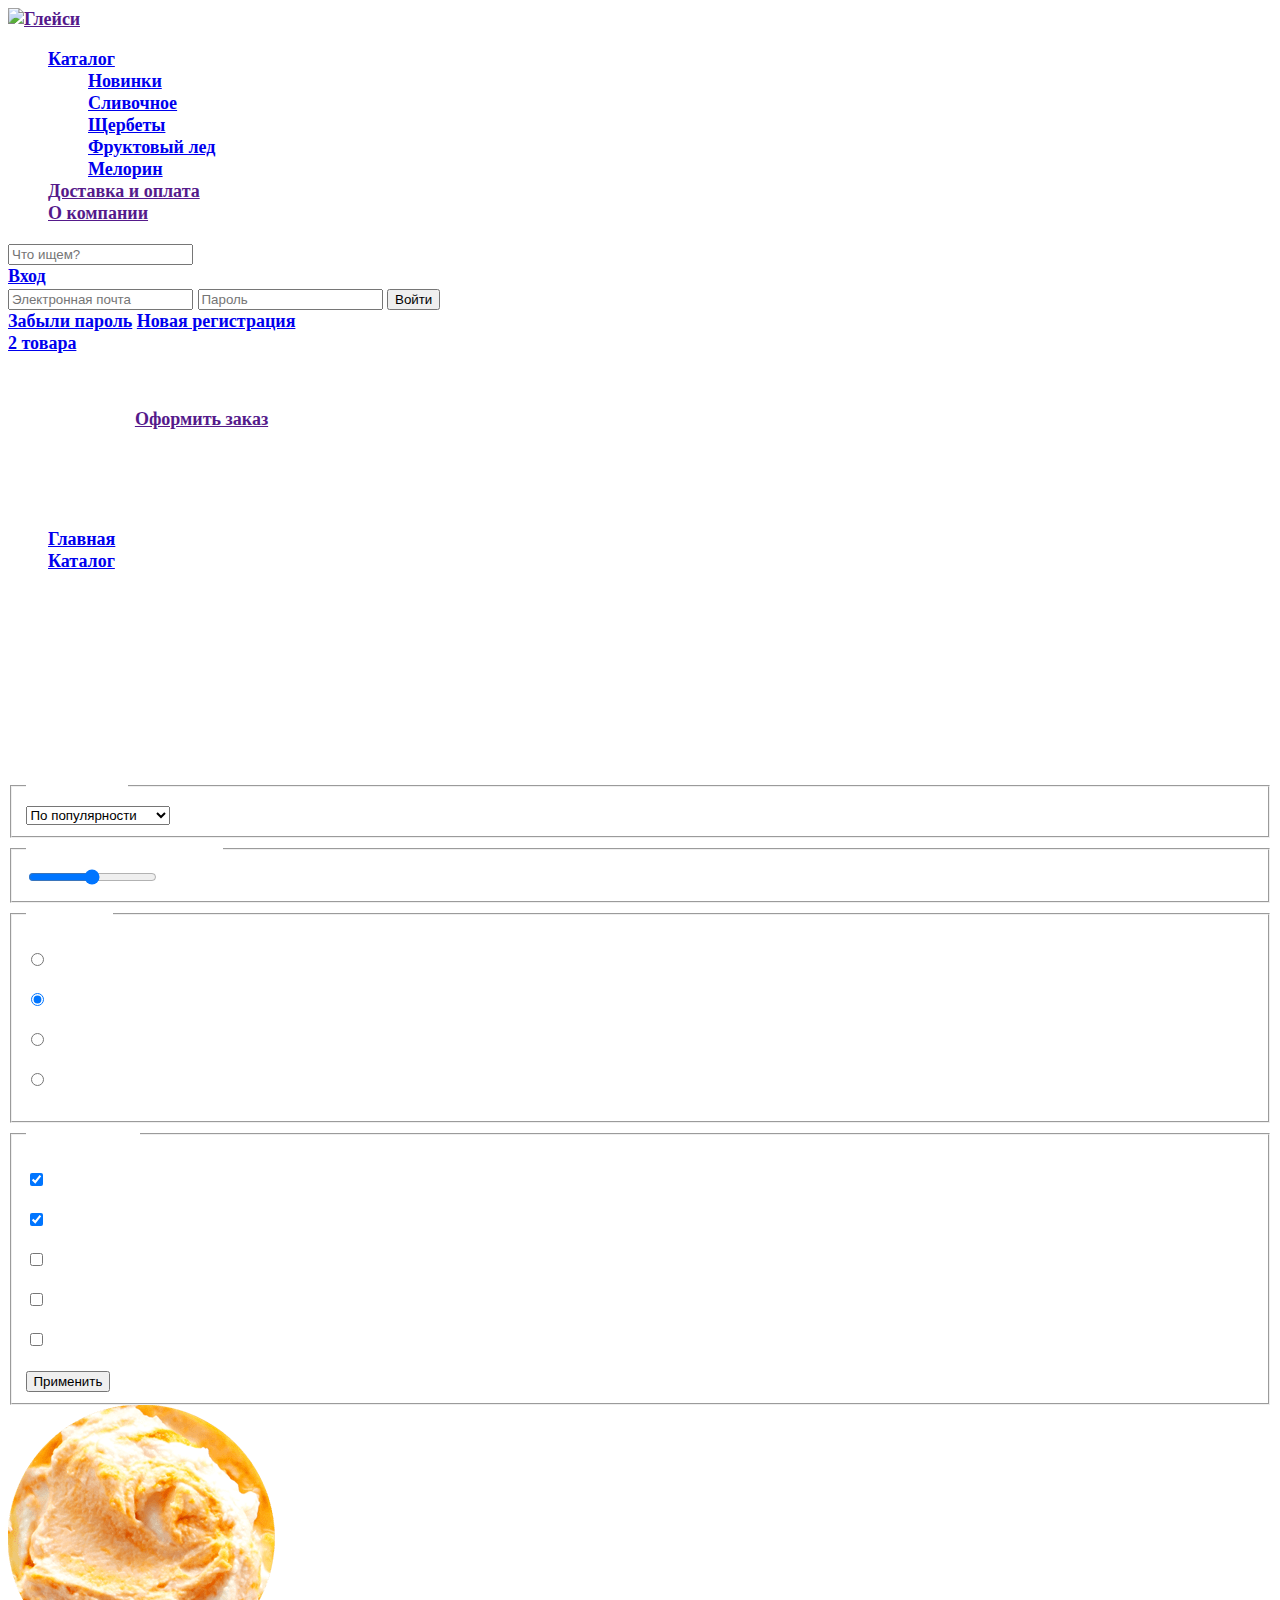
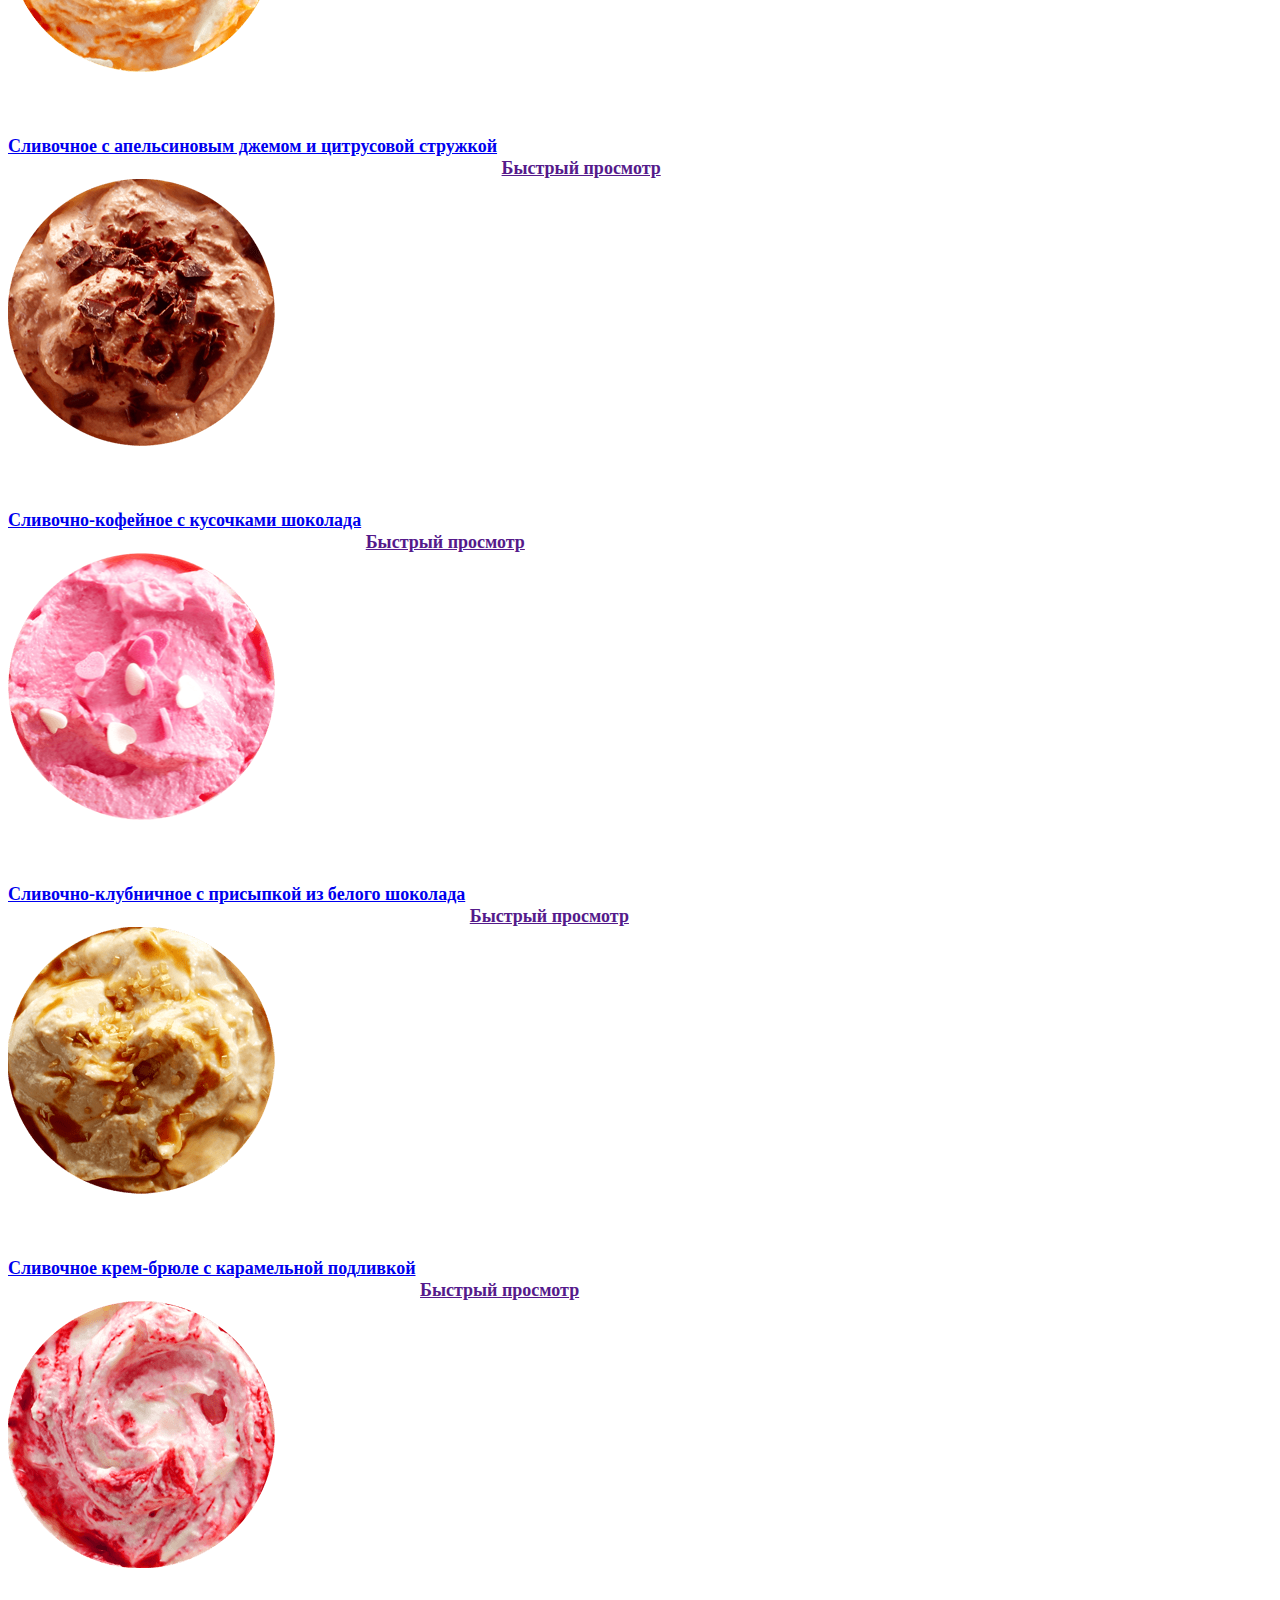
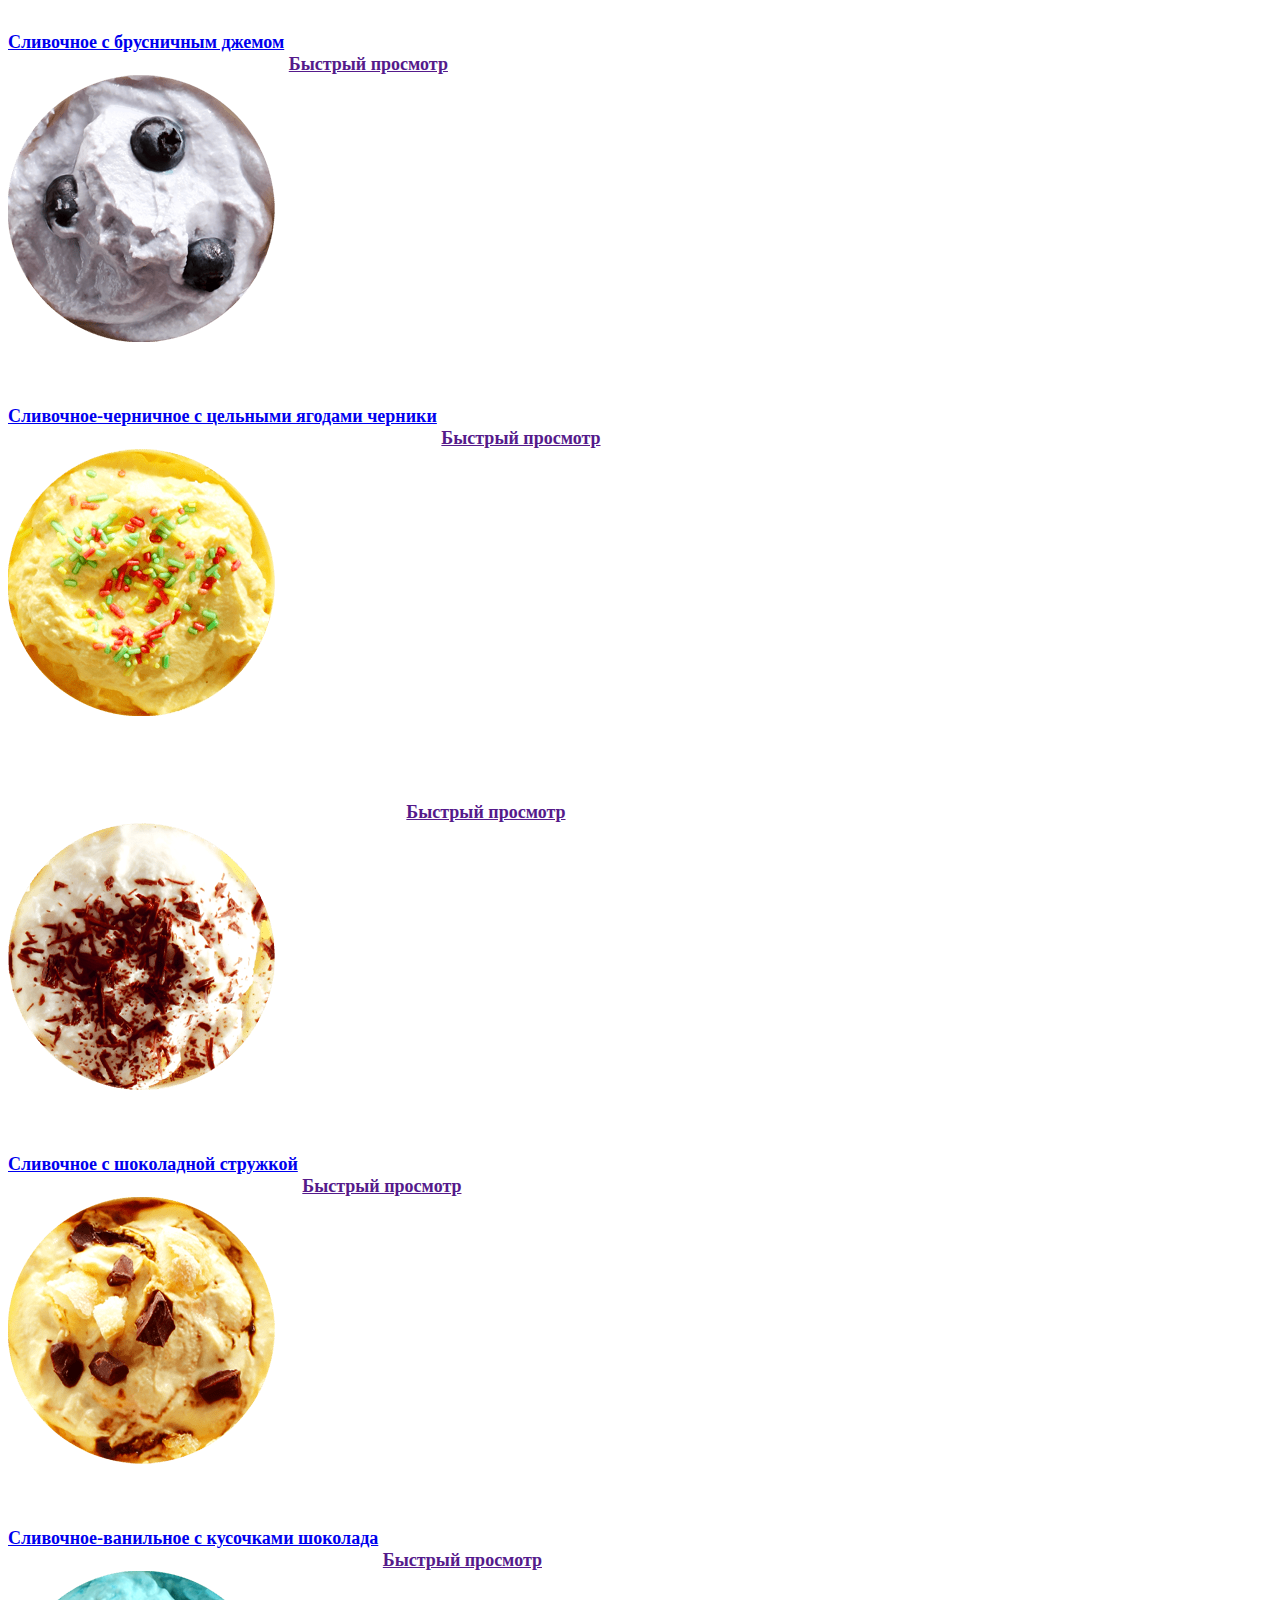
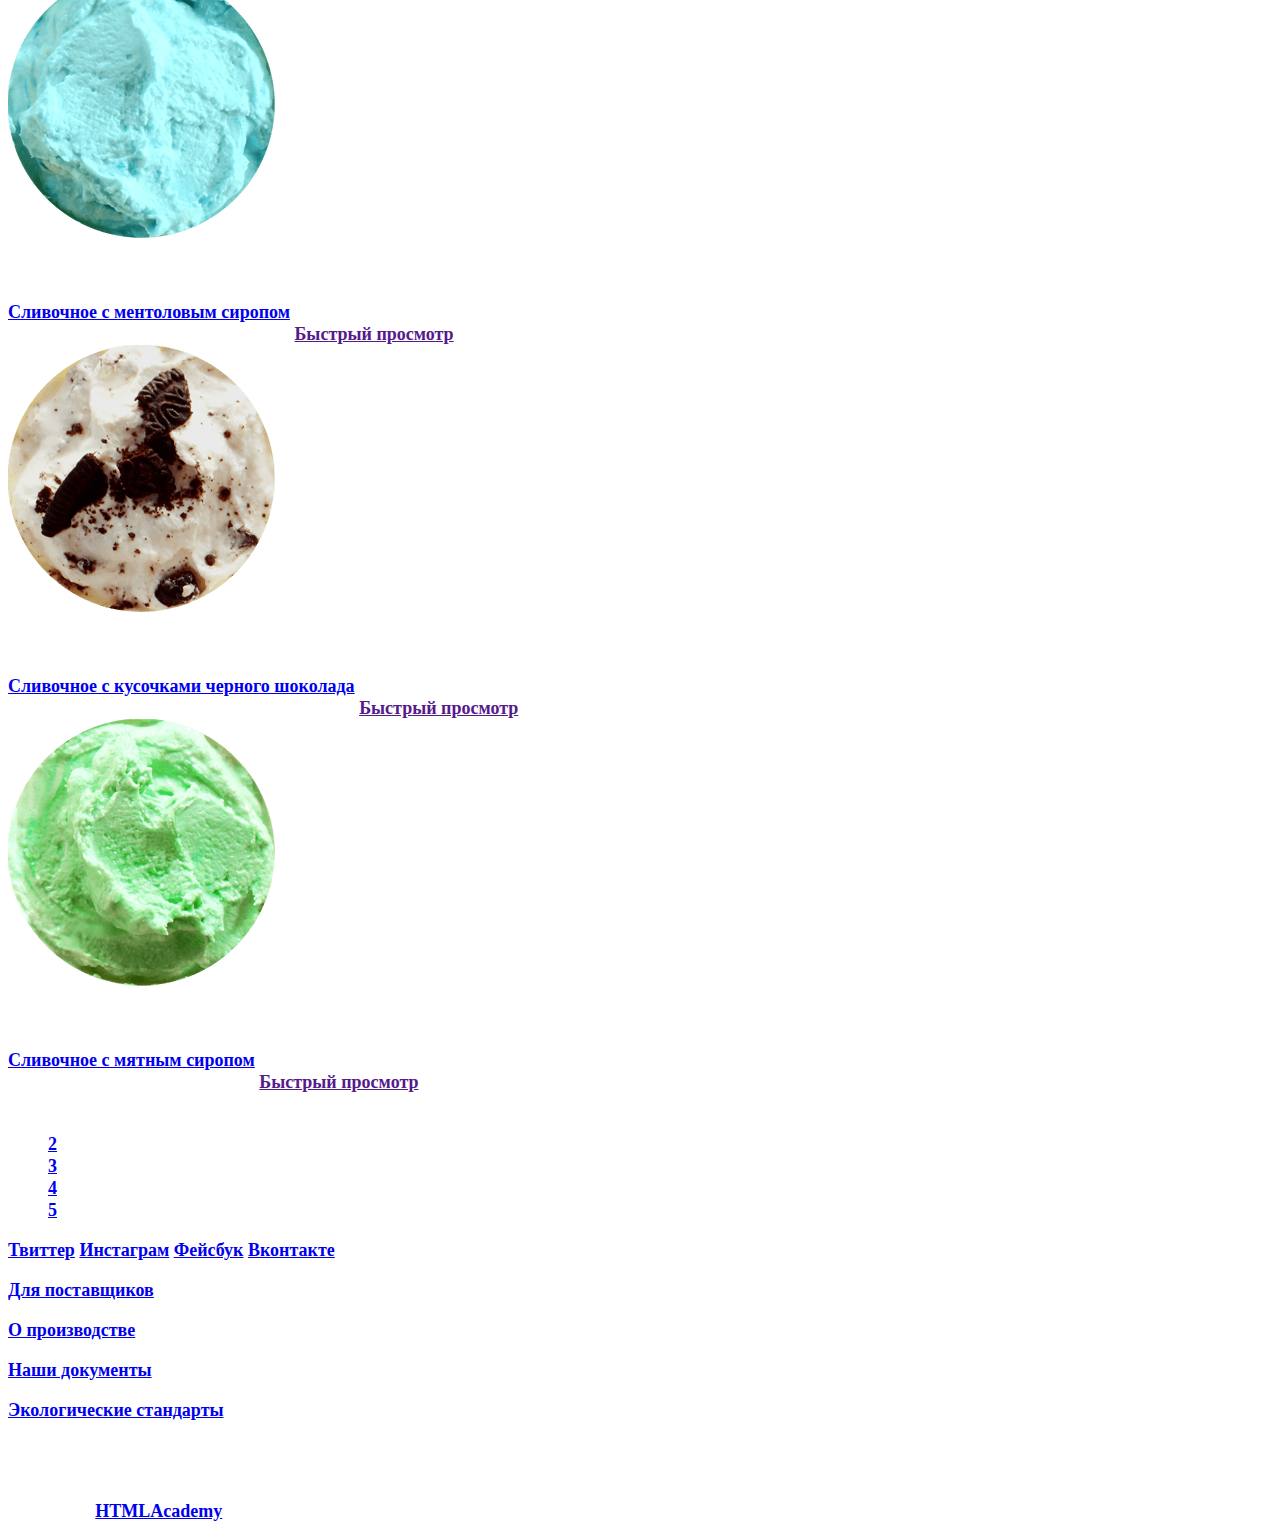
==== commit 85488f54: "Все исправлено в соответствии с замечаниями" ====
--- a/catalog.html
+++ b/catalog.html
@@ -10,7 +10,7 @@
 		<div class="header-logo">
 			<a href=""><img src="#" width="154" height="64" alt="Глейси"></a>
 		</div>
-		<div class="header-navigation">
+		<nav class="header-navigation">
 			<ul>
 				<li>
 					<a class="header-navigation-item activ" href="#">Каталог</a>
@@ -29,7 +29,7 @@
 					<a class="header-navigation-item" href="">О компании</a>
 				</li>
 			</ul>
-		</div>
+		</nav>
 		<div class="header-search">
 			<div class="header-search-hide"><!--Окно поиска при наведении курсора-->
 				<form action="#" method="post">
@@ -53,33 +53,24 @@
 				</form>
 			</div>
 		</div>
-		<div class="user-basket"> 
+		<div class="user-basket">
 			<a class="basket" href="#">2 товара</a>
-			<div class="user-basket-hide"> <!--Корзина с товарами при наведении курсора-->
-				<div class="user-basket-result">
-					<div class="user-basket-summary">
-						<ul>
-							<li class="user-basket-summary-1"></li>
-							<li class="user-basket-summary-2"></li>
-							<li class="user-basket-summary-3">Пломбир с апельсиновым джемом</li>
-							<li class="user-basket-summary-4">1,5 кг x</li>
-							<li class="user-basket-summary-5">200 руб.</li>
-							<li class="user-basket-summary-6">300 руб.</li>
-						</ul>
-						<ul>
-							<li class="user-basket-summary-7"></li>
-							<li class="user-basket-summary-8"></li>
-							<li class="user-basket-summary-9">Клубничный пломбир с присыакой из белого шоколада</li>
-							<li class="user-basket-summary-10">1,5 кг x</li>
-							<li class="user-basket-summary-11">300 руб.</li>
-							<li class="user-basket-summary-12">450 руб.</li>
-						</ul>
-					</div>
-					<p class="user-basket-price">Итого: 750 руб.</p>
-					<button class="gllacy-btn user-basket-btn" type="button">Оформить заказ</button>
-				</div>
-			</div>
-		</div>
+			<table class="user-basket-hide"> <!--Корзина с товарами при наведении курсора-->
+<tr>
+	<td class="user-basket-name">Пломбир с апельсиновым джемом</td>
+	<td class="user-basket-weight">1,5 кг x</td>
+	<td class="user-basket-price">200 руб.</td>
+	<td class="user-basket-result">300 руб.</td>
+</tr>
+<tr>
+	<td class="user-basket-name">Клубничный пломбир с присыпкой из белого шоколада</td>
+	<td class="user-basket-weight">1,5 кг x</td>
+	<td class="user-basket-price">300 руб.</td>
+	<td class="user-basket-result">450 руб.</td>
+</tr>
+				</table>
+				<span class="user-basket-price">Итого: 750 руб.</span>
+				<a class="gllacy-link user-basket-link" href="">Оформить заказ</a>
 		<div class="contact">
 			<p>С 10 до 20, ежедневно</p>
 			<p class="contact-tel">8 812 450-25-25</p>
@@ -99,208 +90,198 @@
 			</ul>
 		</div>
 		<div class="sorting">
-			<h2>Сливочное мороженое</h2>
-			<div class="sorting-main">
-				<p>Сортировка</p>
-				<select name="sorting">
-					<option value="sorting-popular">По популярности</option>
-					<option value="sorting-cheap">Сначала недорогие</option>
-					<option value="sorting-expensive">Сначала дорогие</option>
-					<option value="sorting-fat">По жирности</option>
-				</select>
-			</div>
-			<div class="sorting-price"><p>Цена: 100 руб. - 500 руб.</p>
-				<form action="#" method="post">
-					<input type="range" min="100" max="500">
-				</form>
-			</div>
-			<div class="sorting-fat">
-				<p>Жирность</p>
-				<form action="#" method="post">
-				<p>
-					<label>
-						<input type="radio" name="sorting-fat-item" value="zero">0%
-					</label>
-				</p>
-				<p>
-					<label>
-						<input type="radio" name="sorting-fat-item" value="zero" checked>До 10%
-					</label>
-				</p>
-				<p>
-					<label>
-						<input type="radio" name="sorting-fat-item" value="zero">До 30%
-					</label>
-				</p>
-				<p>
-					<label>
-						<input type="radio" name="sorting-fat-item" value="zero">Выше 30%
-					</label>
-				</p>
-				</form>
-			</div>
-			<div class="sorting-varieties">
-				<p>Наполнители</p>
-				<form action="#" method="post">
-				<p>
-					<label>
-						<input type="checkbox" name="shoko" checked>Шоколадные
-					</label>
-				</p>
-				<p>
-					<label>
-						<input type="checkbox" name="sugar" checked>Сахарные присыпки
-					</label>
-				</p>
-				<p>
-					<label>
-						<input type="checkbox" name="fruit">Фрукты
-					</label>
-					</p>
-				<p>
-					<label>
-						<input type="checkbox" name="syrup">Сиропы
-					</label>
-				</p>
-				<p>
-					<label>
-						<input type="checkbox" name="jam">Джемы
-					</label>
-					</p>
-				</form>
-				<button class="sorting-varieties-button" type="button">Применить</button>
-			</div>
-		</div>
+			<h1>Сливочное мороженое</h1>
+			<form action="#" method="post">
+					<fieldset class="sorting-main">
+						<legend>Сортировка</legend>
+						<select name="sorting">
+							<option value="sorting-popular">По популярности</option>
+							<option value="sorting-cheap">Сначала недорогие</option>
+							<option value="sorting-expensive">Сначала дорогие</option>
+							<option value="sorting-fat">По жирности</option>
+						</select>
+					</fieldset>
+			</form>
+			<form action="#" method="post">
+					<fieldset class="sorting-price">
+						<legend>Цена: 100 руб. - 500 руб.</legend>
+						<input type="range" min="100" max="500">
+					</fieldset>
+			</form>
+			<form action="#" method="post">
+					<fieldset class="sorting-fat">
+						<legend>Жирность</legend>
+						<p>
+							<label>
+								<input type="radio" name="sorting-fat-item" value="zero">0%
+							</label>
+						</p>
+						<p>
+							<label>
+								<input type="radio" name="sorting-fat-item" value="zero" checked>До 10%
+							</label>
+						</p>
+						<p>
+							<label>
+								<input type="radio" name="sorting-fat-item" value="zero">До 30%
+							</label>
+						</p>
+						<p>
+							<label>
+								<input type="radio" name="sorting-fat-item" value="zero">Выше 30%
+							</label>
+						</p>
+					</fieldset>
+			</form>
+			<form action="#" method="post">
+				<fieldset class="sorting-varieties">
+					<legend>Наполнители</legend>
+					<p>
+						<label>
+							<input type="checkbox" name="shoko" checked>Шоколадные
+						</label>
+					</p>
+					<p>
+						<label>
+							<input type="checkbox" name="sugar" checked>Сахарные присыпки
+						</label>
+					</p>
+					<p>
+						<label>
+							<input type="checkbox" name="fruit">Фрукты
+						</label>
+					</p>
+					<p>
+						<label>
+							<input type="checkbox" name="syrup">Сиропы
+						</label>
+					</p>
+					<p>
+						<label>
+							<input type="checkbox" name="jam">Джемы
+						</label>
+					</p>
+					<button class="sorting-varieties-button" type="button">Применить</button>
+				</fieldset>
+			</form>
 		<div class="catalog">
-			<div class="catalog-item-1">
+			<div class="catalog-item">
 				<img class="catalog-img" src="img/catalog-item-1.png" width="267" height="267" alt="Сливочное с апельсиновым джемом и цитрусовой стружкой">
-				<p>310 <span class="rub"></span>/кг
+				<p>310 <span class="rub">Р</span>/кг
 				</p>
 				<a class="catalog-link" href="#">Сливочное с апельсиновым джемом и цитрусовой стружкой</a>
-					<div class="catalog-item1-fast">
+					<div class="catalog-item-fast">
 						<span class="catalog-link-fast">Сливочное с апельсиновым джемом и цитрусовой стружкой</span>
-						<button class="gllacy-btn catalog-btn" type="button">Быстрый просмотр
-						</button>
+						<a class="gllacy-link catalog-link" href="">Быстрый просмотр</a>
 					</div>
 			</div>
-			<div class="catalog-item-2">
+			<div class="catalog-item">
 				<img class="catalog-img" src="img/catalog-item-2.png" width="267" height="267" alt="Сливочно-кофейное с кусочками шоколада">
-				<p>380 <span class="rub"></span>/кг
+				<p>380 <span class="rub">Р</span>/кг
 				</p>
 				<a class="catalog-link" href="#">Сливочно-кофейное с кусочками шоколада</a>
-				<div class="catalog-item1-fast">
+				<div class="catalog-item-fast">
 					<span class="catalog-link-fast">Сливочно-кофейное с кусочками шоколада</span>
-					<button class="gllacy-btn catalog-btn" type="button">Быстрый просмотр
-					</button>
-				</div>
-			</div>
-			<div class="catalog-item-3">
+					<a class="gllacy-link catalog-link" href="">Быстрый просмотр</a>
+				</div>
+			</div>
+			<div class="catalog-item">
 				<img class="catalog-img" src="img/catalog-item-3.png" width="267" height="267" alt="Сливочно-клубничное с присыпкой из белого шоколада">
-				<p>355 <span class="rub"></span>/кг
+				<p>355 <span class="rub">Р</span>/кг
 				</p>
 				<a class="catalog-link" href="#">Сливочно-клубничное с присыпкой из белого шоколада</a>
-				<div class="catalog-item1-fast">
+				<div class="catalog-item-fast">
 					<span class="catalog-link-fast">Сливочно-клубничное с присыпкой из белого шоколада</span>
-					<button class="gllacy-btn catalog-btn" type="button">Быстрый просмотр
-					</button>
-				</div>
-			</div>
-			<div class="catalog-item-4">
+					<a class="gllacy-link catalog-link" href="">Быстрый просмотр</a>
+				</div>
+			</div>
+			<div class="catalog-item">
 				<img class="catalog-img" src="img/catalog-item-4.png" width="267" height="267" alt="Сливочное крем-брюле с карамельной подливкой">
-				<p>415 <span class="rub"></span>/кг
+				<p>415 <span class="rub">Р</span>/кг
 				</p>
 				<a class="catalog-link" href="#">Сливочное крем-брюле с карамельной подливкой</a>
-				<div class="catalog-item1-fast">
+				<div class="catalog-item-fast">
 					<span class="catalog-link-fast">Сливочное крем-брюле с карамельной подливкой</span>
-					<button class="gllacy-btn catalog-btn" type="button">Быстрый просмотр
-					</button>
-				</div>
-			</div>
-			<div class="catalog-item-5">
+					<a class="gllacy-link catalog-link" href="">Быстрый просмотр</a>
+				</div>
+			</div>
+			<div class="catalog-item">
 				<img class="catalog-img" src="img/catalog-item-5.png" width="267" height="267" alt="Сливочное с брусничным джемом">
-				<p>325 <span class="rub"></span>/кг
+				<p>325 <span class="rub">Р</span>/кг
 				</p>
 				<a class="catalog-link" href="#">Сливочное с брусничным джемом</a>
-				<div class="catalog-item1-fast">
+				<div class="catalog-item-fast">
 					<span class="catalog-link-fast">Сливочное с брусничным джемом</span>
-					<button class="gllacy-btn catalog-btn" type="button">Быстрый просмотр
-					</button>
-				</div>
-			</div>
-			<div class="catalog-item-6">
+					<a class="gllacy-link catalog-link" href="">Быстрый просмотр</a>
+				</div>
+			</div>
+			<div class="catalog-item">
 				<img class="catalog-img" src="img/catalog-item-6.png" width="267" height="267" alt="Сливочное-черничное с цельными ягодами черники">
-				<p>410 <span class="rub"></span>/кг
+				<p>410 <span class="rub">Р</span>/кг
 				</p>
 				<a class="catalog-link" href="#">Сливочное-черничное с цельными ягодами черники</a>
-				<div class="catalog-item1-fast">
+				<div class="catalog-item-fast">
 					<span class="catalog-link-fast">Сливочное-черничное с цельными ягодами черники</span>
-					<button class="gllacy-btn catalog-btn" type="button">Быстрый просмотр
-					</button>
-				</div>
-			</div>
-			<div class="catalog-item-7">
+					<a class="gllacy-link catalog-link" href="">Быстрый просмотр</a>
+				</div>
+			</div>
+			<div class="catalog-item">
 				<img class="catalog-img" src="img/catalog-item-7.png" width="267" height="267" alt="Сливочное-лимонное с карамельное присыпкой">
-				<p>375 <span class="rub"></span>/кг
+				<p>375 <span class="rub">Р</span>/кг
 				</p>
 				<a class="catalog-link">Сливочное-лимонное с карамельное присыпкой</a>
-				<div class="catalog-item1-fast">
+				<div class="catalog-item-fast">
 					<span class="catalog-link-fast">Сливочное-лимонное с карамельное присыпкой</span>
-					<button class="gllacy-btn catalog-btn" type="button">Быстрый просмотр
-					</button>
-				</div>
-			</div>
-			<div class="catalog-item-8">
+					<a class="gllacy-link catalog-link" href="">Быстрый просмотр</a>
+				</div>
+			</div>
+			<div class="catalog-item">
 				<img class="catalog-img" src="img/catalog-item-8.png" width="267" height="267" alt="Сливочное с шоколадной стружкой">
-				<p>320 <span class="rub"></span>/кг</p>
+				<p>320 <span class="rub">Р</span>/кг</p>
 				<a class="catalog-link" href="#">Сливочное с шоколадной стружкой</a>
-				<div class="catalog-item1-fast">
+				<div class="catalog-item-fast">
 					<span class="catalog-link-fast">Сливочное с шоколадной стружкой</span>
-					<button class="gllacy-btn catalog-btn" type="button">Быстрый просмотр
-					</button>
-				</div>
-			</div>
-			<div class="catalog-item-9">
+					<a class="gllacy-link catalog-link" href="">Быстрый просмотр</a>
+				</div>
+			</div>
+			<div class="catalog-item">
 				<img class="catalog-img" src="img/catalog-item-9.png" width="267" height="267" alt="Сливочное-ванильное с кусочками шоколада">
-				<p>440 <span class="rub"></span>/кг
+				<p>440 <span class="rub">Р</span>/кг
 				</p>
 				<a class="catalog-link" href="#">Сливочное-ванильное с кусочками шоколада</a>
-				<div class="catalog-item1-fast">
+				<div class="catalog-item-fast">
 					<span class="catalog-link-fast">Сливочное-ванильное с кусочками шоколада</span>
-					<button class="gllacy-btn catalog-btn" type="button">Быстрый просмотр
-					</button>
-				</div>
-			</div>
-			<div class="catalog-item-10">
+					<a class="gllacy-link catalog-link" href="">Быстрый просмотр</a>
+				</div>
+			</div>
+			<div class="catalog-item">
 				<img class="catalog-img" src="img/catalog-item-10.png" width="267" height="267" alt="Сливочное с ментоловым сиропом">
-				<p>435 <span class="rub"></span>/кг
+				<p>435 <span class="rub">Р</span>/кг
 				</p>
 				<a class="catalog-link" href="#">Сливочное с ментоловым сиропом</a>
-				<div class="catalog-item1-fast">
+				<div class="catalog-item-fast">
 					<span class="catalog-link-fast">Сливочное с ментоловым сиропом</span>
-					<button class="gllacy-btn catalog-btn" type="button">Быстрый просмотр
-					</button>
-				</div>
-			</div>
-			<div class="catalog-item-11">
+					<a class="gllacy-link catalog-link" href="">Быстрый просмотр</a>
+				</div>
+			</div>
+			<div class="catalog-item">
 				<img class="catalog-img" src="img/catalog-item-11.png" width="267" height="267" alt="Сливочное с кусочками черного шоколада">
-				<p>355 <span class="rub"></span>/кг
+				<p>355 <span class="rub">Р</span>/кг
 				</p>
 				<a class="catalog-link" href="#">Сливочное с кусочками черного шоколада</a>
-				<div class="catalog-item1-fast">
+				<div class="catalog-item-fast">
 					<span class="catalog-link-fast">Сливочное с кусочками черного шоколада</span>
-					<button class="gllacy-btn catalog-btn" type="button">Быстрый просмотр
-					</button>
-				</div>
-			</div>
-			<div class="catalog-item-12">
+					<a class="gllacy-link catalog-link" href="">Быстрый просмотр</a>
+				</div>
+			</div>
+			<div class="catalog-item">
 				<img class="catalog-img" src="img/catalog-item-12.png" width="267" height="267" alt="Сливочное с мятным сиропом">
-				<p>420 <span class="rub"></span>/кг
+				<p>420 <span class="rub">Р</span>/кг
 				</p>
 				<a class="catalog-link" href="#">Сливочное с мятным сиропом</a>
-				<div class="catalog-item1-fast">
+				<div class="catalog-item-fast">
 					<span class="catalog-link-fast">Сливочное с мятным сиропом</span>
-					<button class="gllacy-btn catalog-btn" type="button">Быстрый просмотр
-					</button>
+					<a class="gllacy-link catalog-link" href="">Быстрый просмотр</a>
 				</div>
 			</div>
 			<div>
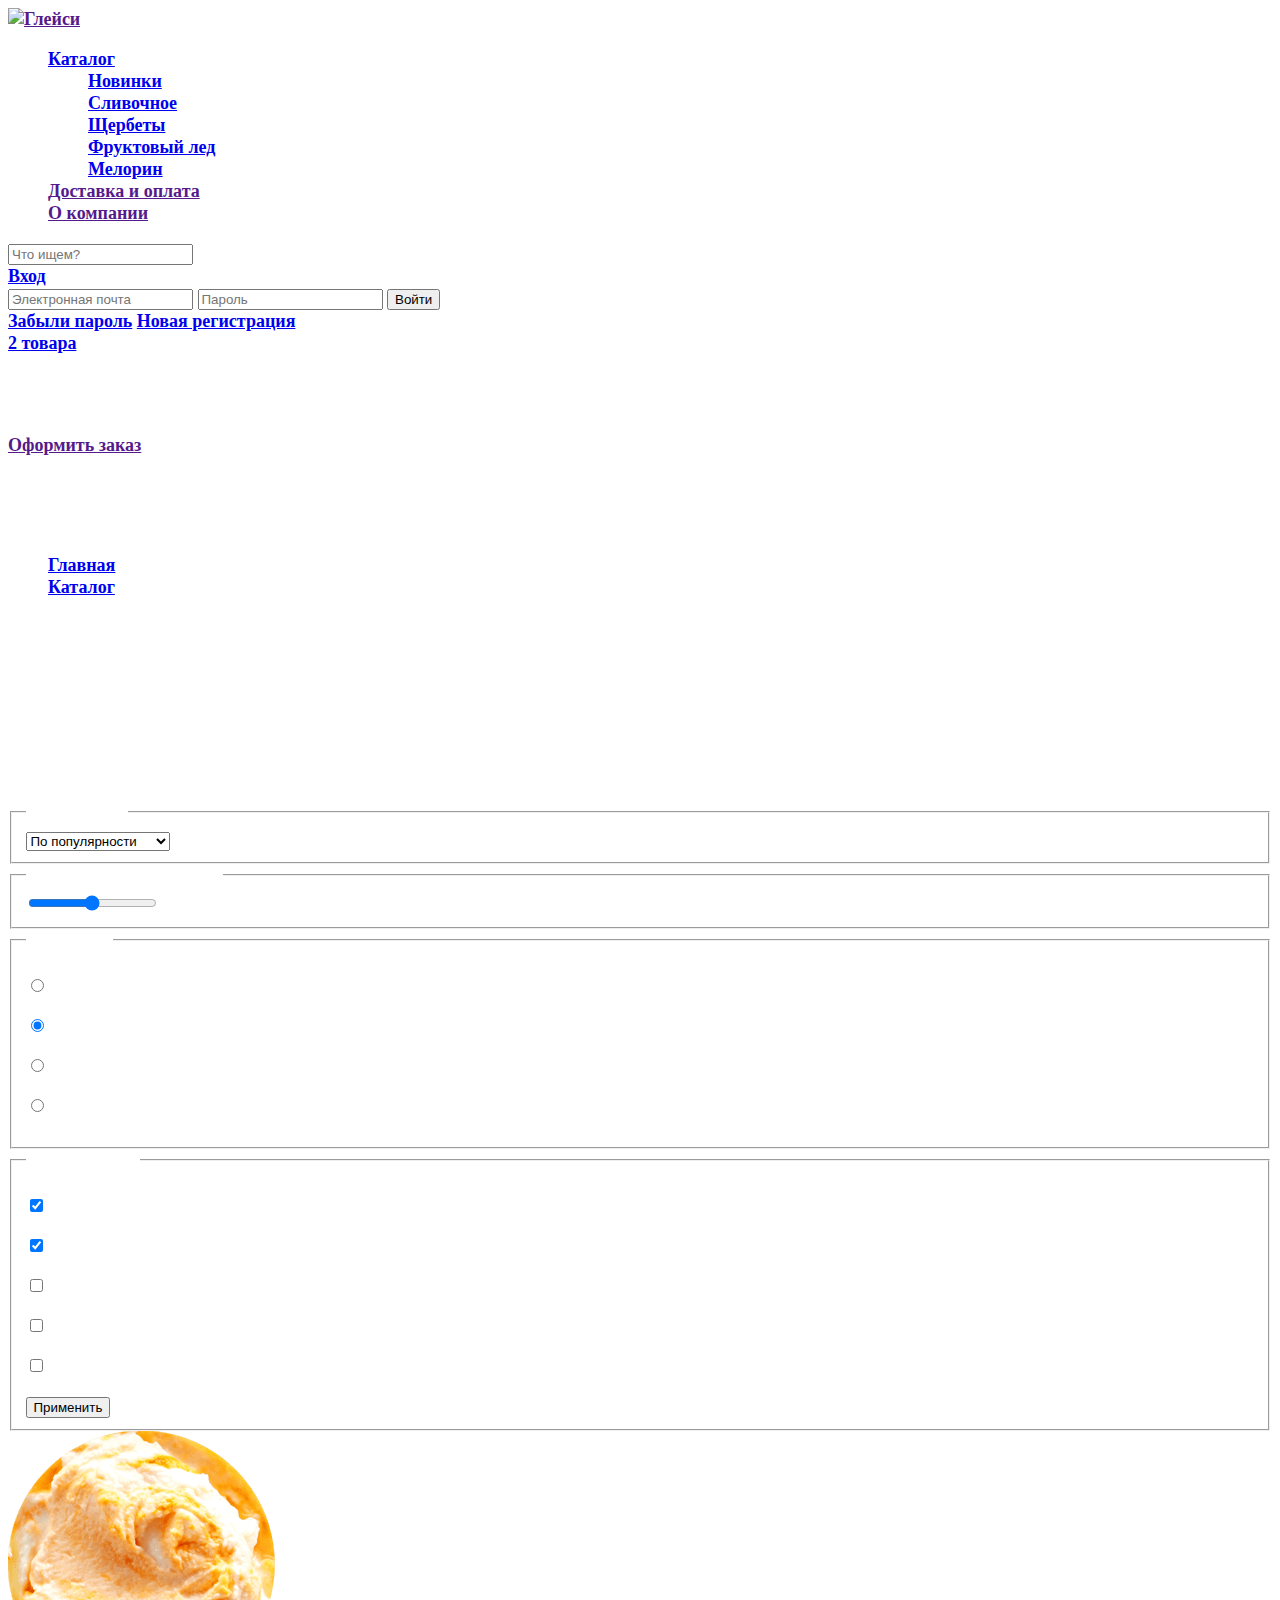
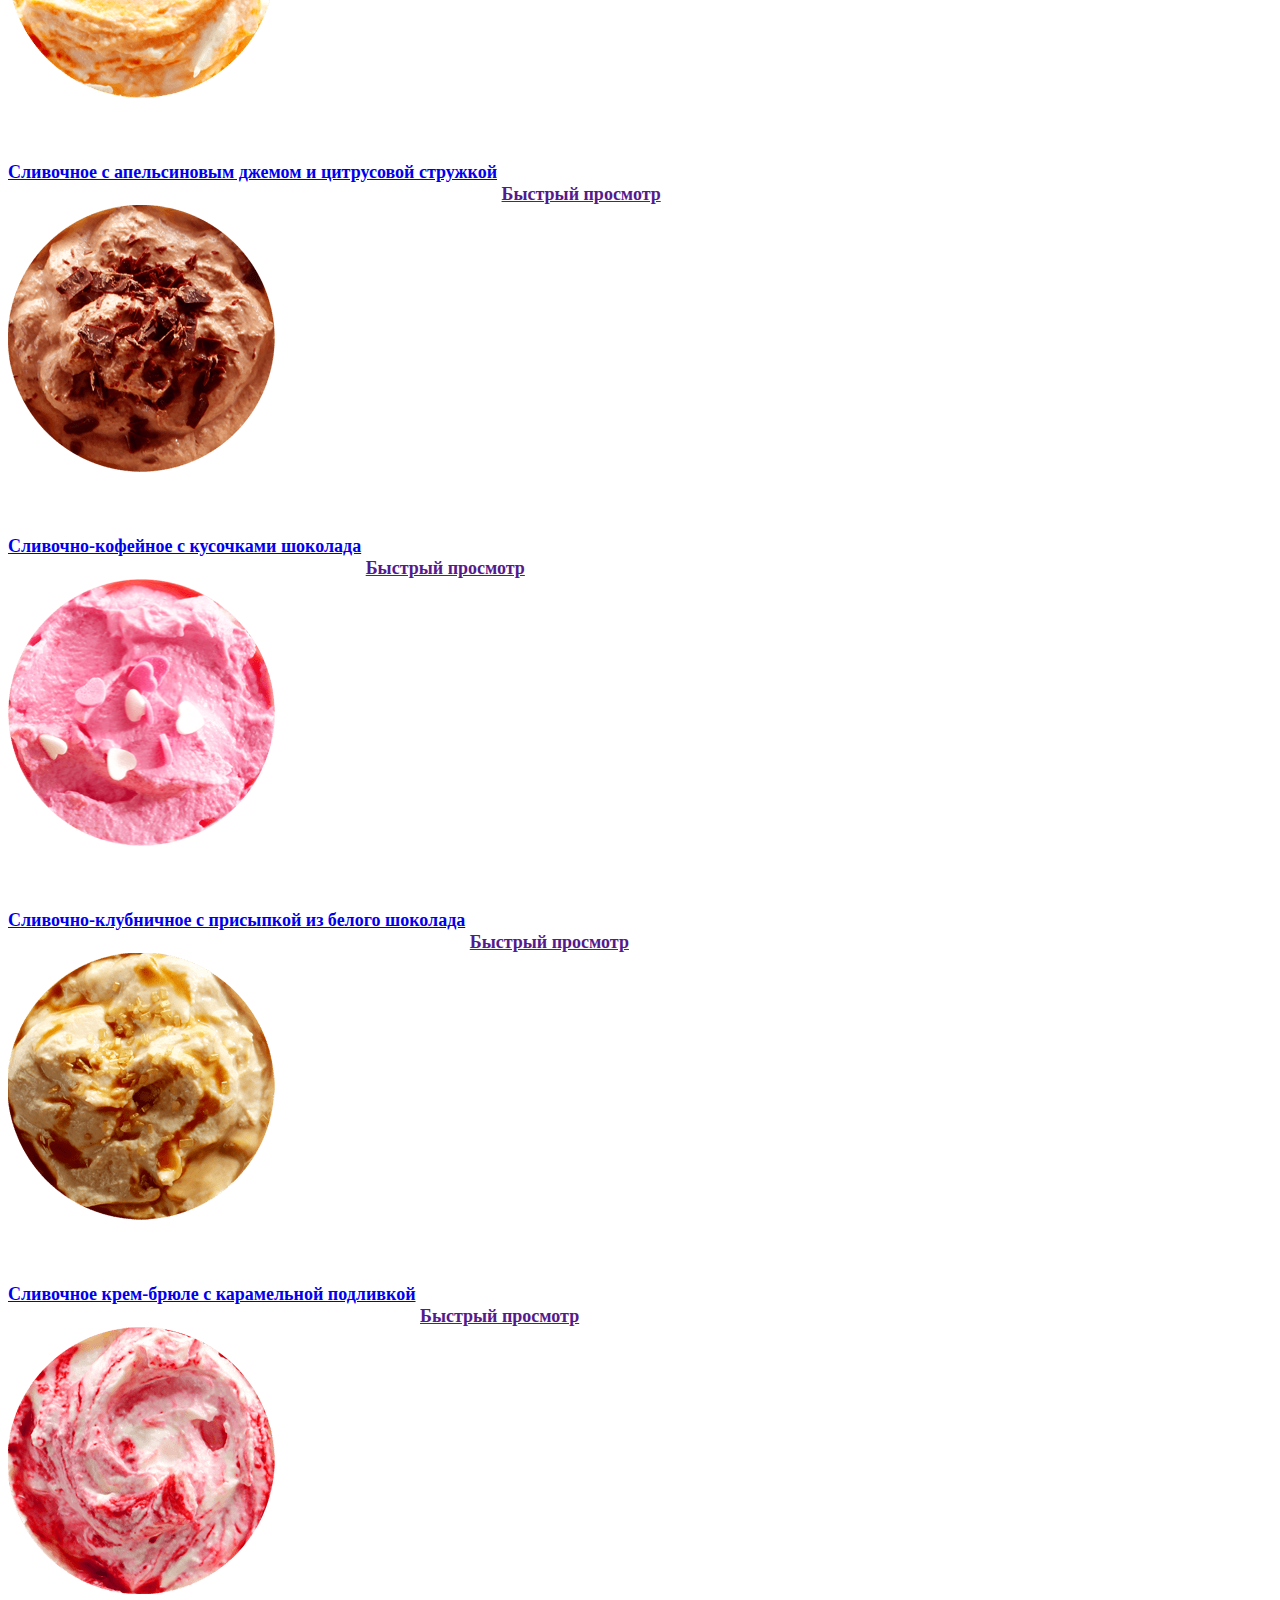
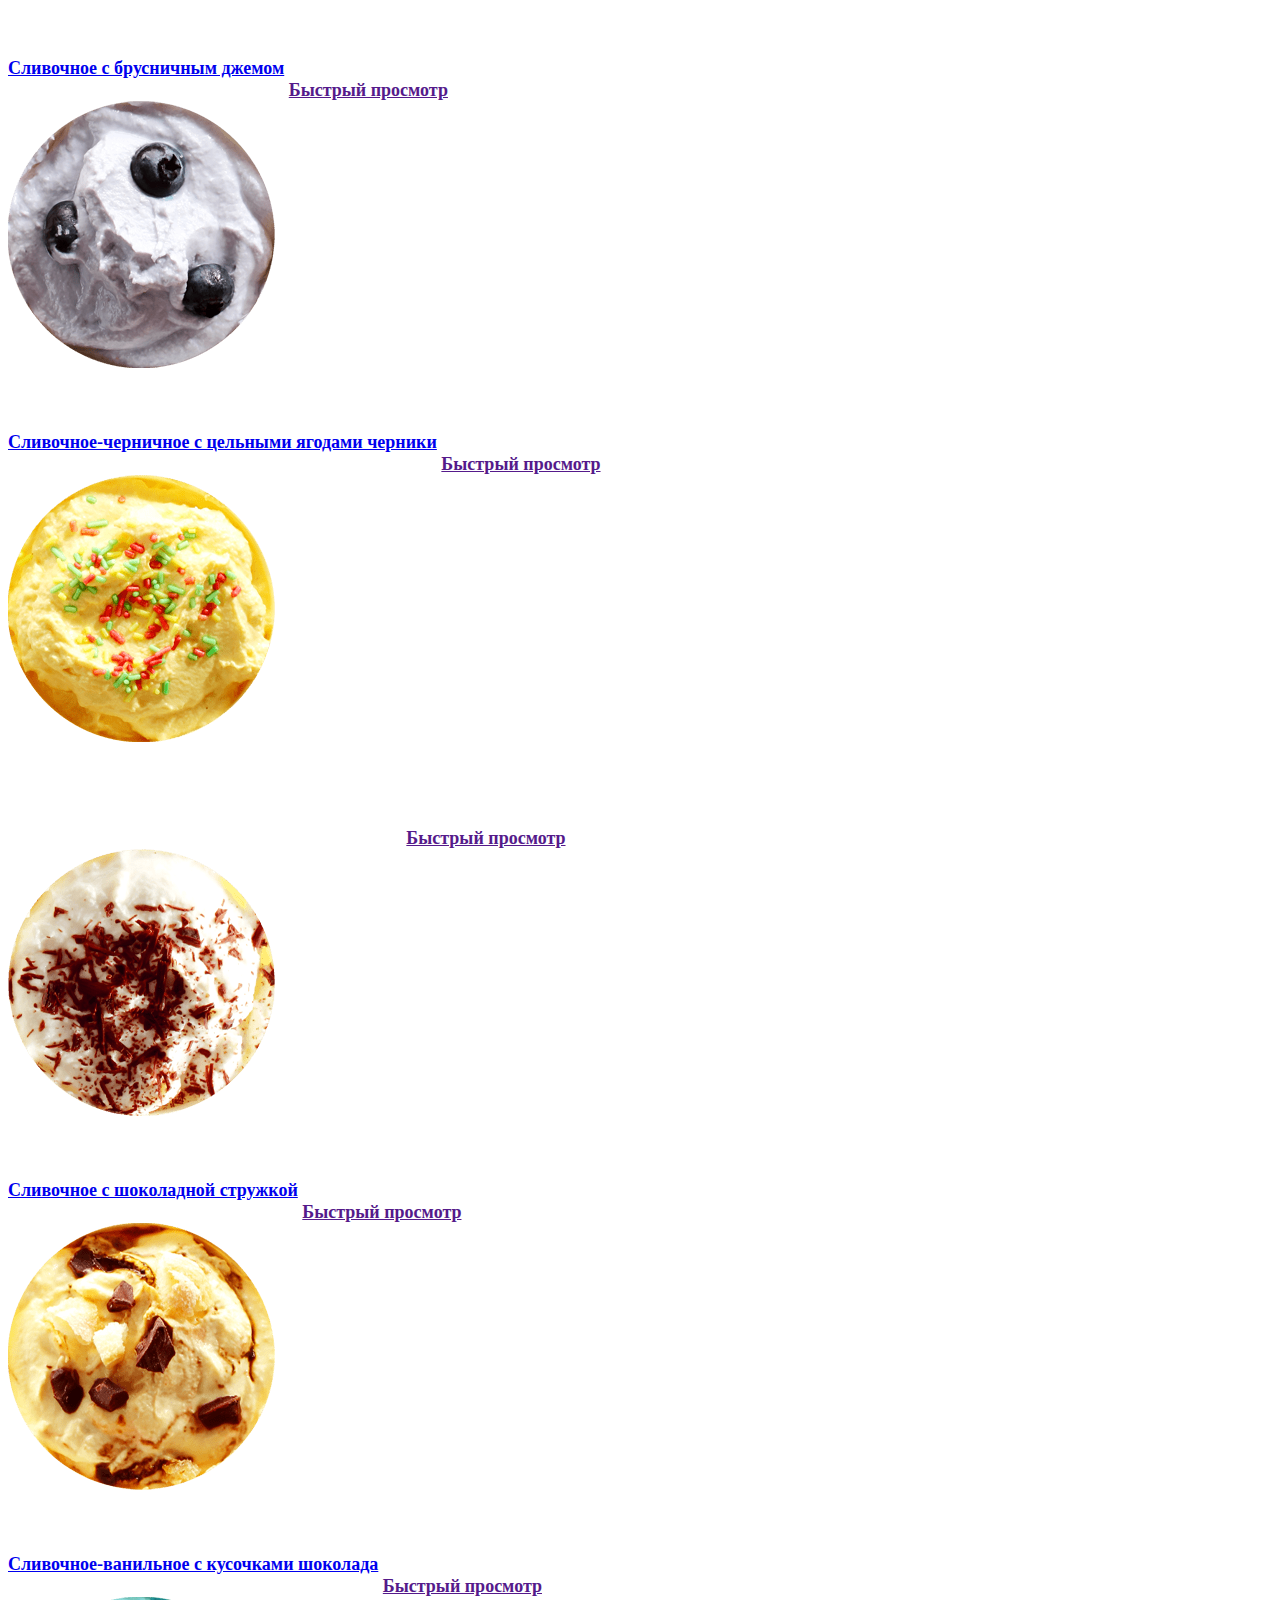
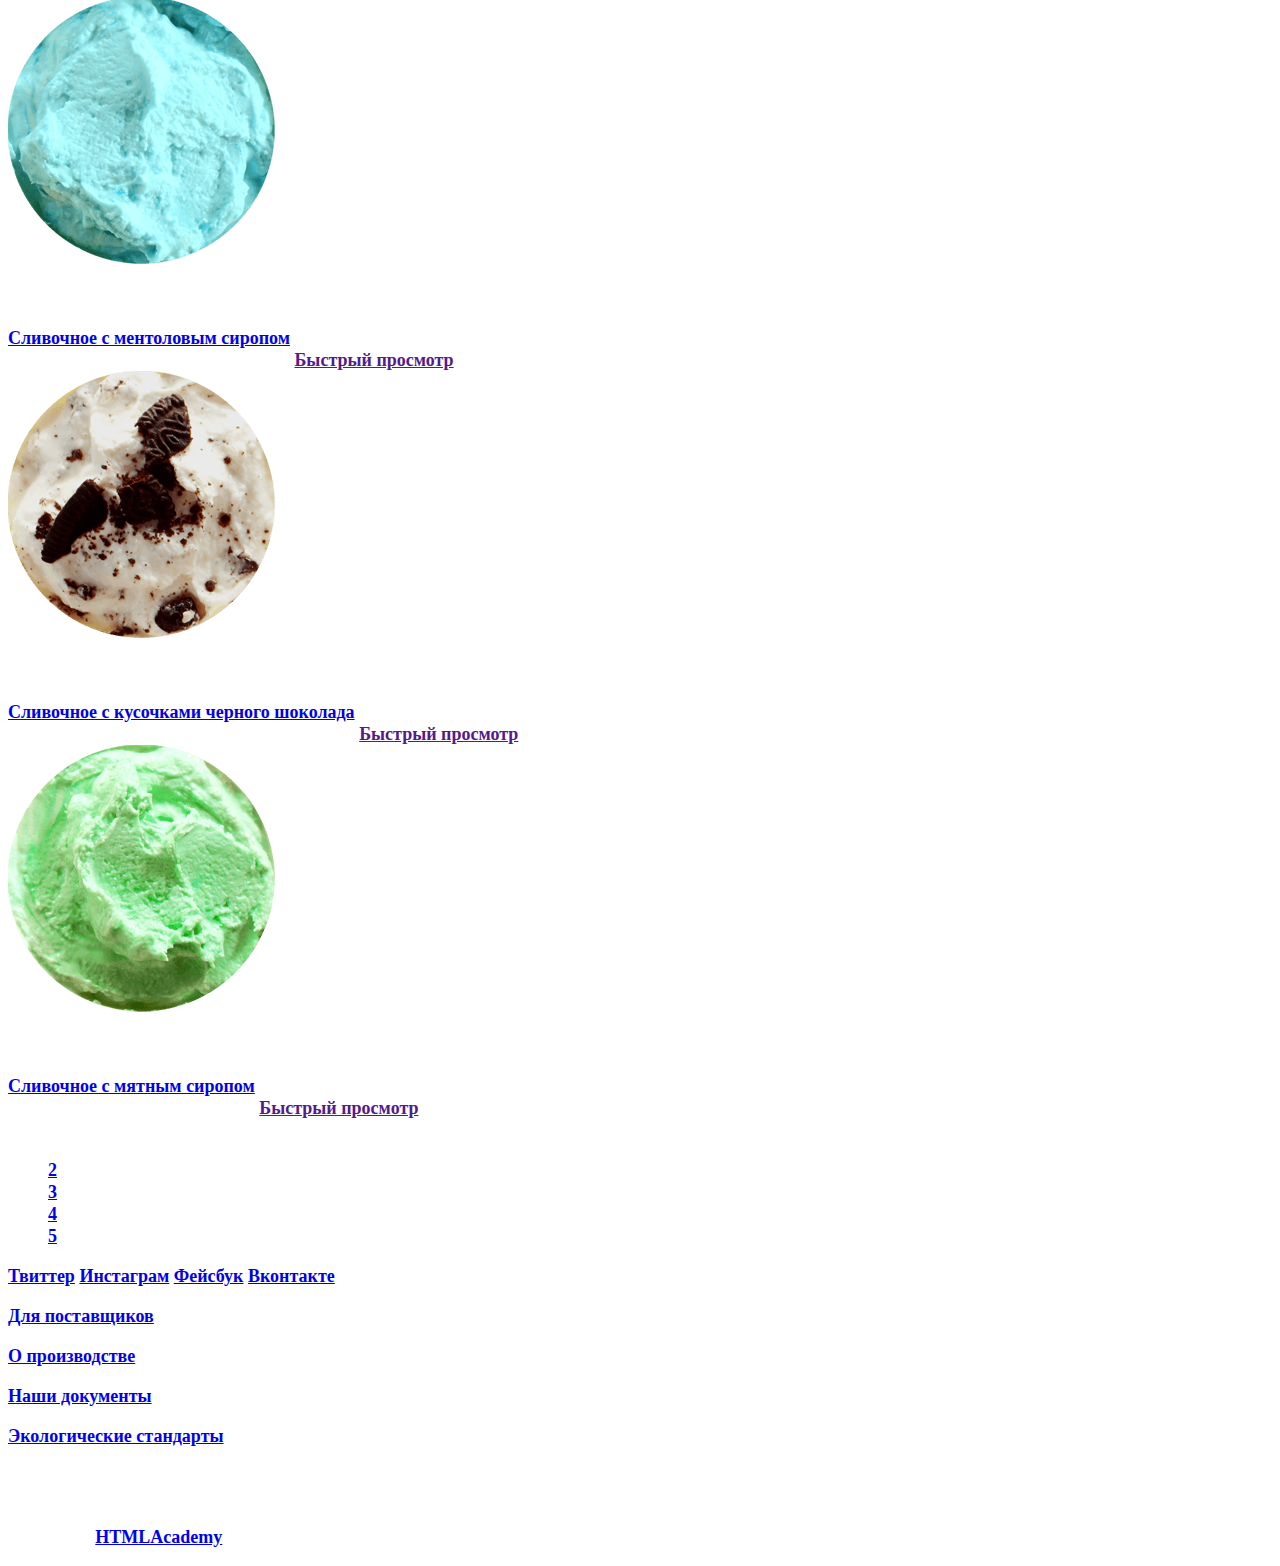
==== commit 076fdfc3: "Внесены изменения в таблицу, добавлен тег address" ====
--- a/catalog.html
+++ b/catalog.html
@@ -7,74 +7,82 @@
 </head>
 <body>
 	<header class="main-header">
-		<div class="header-logo">
-			<a href=""><img src="#" width="154" height="64" alt="Глейси"></a>
-		</div>
-		<nav class="header-navigation">
-			<ul>
-				<li>
-					<a class="header-navigation-item activ" href="#">Каталог</a>
-						<ul class="main-catalog"><!--Меню при наведении курсора-->
-							<li><a href="#">Новинки</a></li>
-							<li><a href="#">Сливочное</a></li>
-							<li><a href="#">Щербеты</a></li>
-							<li><a href="#">Фруктовый лед</a></li>
-							<li><a href="#">Мелорин</a></li>
-						</ul>
-				</li>
-				<li>
-					<a class="header-navigation-item" href="">Доставка и оплата</a>
-				</li>
-				<li>
-					<a class="header-navigation-item" href="">О компании</a>
-				</li>
-			</ul>
-		</nav>
-		<div class="header-search">
-			<div class="header-search-hide"><!--Окно поиска при наведении курсора-->
-				<form action="#" method="post">
-					<input type="search" name="header-search" placeholder="Что ищем?">
-				</form>
-			</div>
-		</div>
-		<div class="user-block">
-			<a class="enter" href="#">Вход</a>
-			<div class="user-block-enter">
-				<form action="#" method="post"> <!--Окно регистрации при наведении курсора-->
-					<label for="login"></label>
-					<input type="text" name="login" id="login" placeholder="Электронная почта">
-					<label for="password"></label>
-					<input type="password" name="password" id="password" placeholder="Пароль">
-					<button class="gllacy-btn ser-block-btn" type="button">Войти</button>
-					<div class="user-block-forget">
-						<a class="forget" href="#">Забыли пароль</a>
-						<a class="forget" href="#">Новая регистрация</a>
-					</div>
-				</form>
-			</div>
-		</div>
-		<div class="user-basket">
-			<a class="basket" href="#">2 товара</a>
-			<table class="user-basket-hide"> <!--Корзина с товарами при наведении курсора-->
-<tr>
-	<td class="user-basket-name">Пломбир с апельсиновым джемом</td>
-	<td class="user-basket-weight">1,5 кг x</td>
-	<td class="user-basket-price">200 руб.</td>
-	<td class="user-basket-result">300 руб.</td>
-</tr>
-<tr>
-	<td class="user-basket-name">Клубничный пломбир с присыпкой из белого шоколада</td>
-	<td class="user-basket-weight">1,5 кг x</td>
-	<td class="user-basket-price">300 руб.</td>
-	<td class="user-basket-result">450 руб.</td>
-</tr>
+		<div class="container">
+			<div class="header-logo">
+				<a href=""><img src="#" width="154" height="64" alt="Глейси"></a>
+			</div>
+			<nav class="header-navigation">
+				<ul>
+					<li>
+						<a class="header-navigation-item activ" href="#">Каталог</a>
+							<ul class="main-catalog"><!--Меню при наведении курсора-->
+								<li><a href="#">Новинки</a></li>
+								<li><a href="#">Сливочное</a></li>
+								<li><a href="#">Щербеты</a></li>
+								<li><a href="#">Фруктовый лед</a></li>
+								<li><a href="#">Мелорин</a></li>
+							</ul>
+					</li>
+					<li>
+						<a class="header-navigation-item" href="">Доставка и оплата</a>
+					</li>
+					<li>
+						<a class="header-navigation-item" href="">О компании</a>
+					</li>
+				</ul>
+			</nav>
+			<div class="header-search">
+				<div class="header-search-hide"><!--Окно поиска при наведении курсора-->
+					<form action="#" method="post">
+						<input type="search" name="header-search" placeholder="Что ищем?">
+					</form>
+				</div>
+			</div>
+			<div class="user-block">
+				<a class="enter" href="#">Вход</a>
+				<div class="user-block-enter">
+					<form action="#" method="post"> <!--Окно регистрации при наведении курсора-->
+						<label for="login"></label>
+						<input type="text" name="login" id="login" placeholder="Электронная почта">
+						<label for="password"></label>
+						<input type="password" name="password" id="password" placeholder="Пароль">
+						<button class="gllacy-btn ser-block-btn" type="button">Войти</button>
+						<div class="user-block-forget">
+							<a class="forget" href="#">Забыли пароль</a>
+							<a class="forget" href="#">Новая регистрация</a>
+						</div>
+					</form>
+				</div>
+			</div>
+			<div class="user-basket">
+				<a class="basket" href="#">2 товара</a>
+				<table class="user-basket-hide"> <!--Корзина с товарами при наведении курсора-->
+					<tr>
+						<td class="user-basket-name">Пломбир с апельсиновым джемом</td>
+						<td class="user-basket-weight">1,5 кг x</td>
+						<td class="user-basket-price">200 руб.</td>
+						<td class="user-basket-result">300 руб.</td>
+					</tr>
+					<tr>
+						<td class="user-basket-name">Клубничный пломбир с присыпкой из белого шоколада</td>
+						<td class="user-basket-weight">1,5 кг x</td>
+						<td class="user-basket-price">300 руб.</td>
+						<td class="user-basket-result">450 руб.</td>
+					</tr>
+					<tr> 
+						<td></td>
+						<td></td>
+						<td></td>
+						<td class="user-basket-price">Итого: 750 руб.</td>
+					</tr>
 				</table>
-				<span class="user-basket-price">Итого: 750 руб.</span>
 				<a class="gllacy-link user-basket-link" href="">Оформить заказ</a>
-		<div class="contact">
-			<p>С 10 до 20, ежедневно</p>
-			<p class="contact-tel">8 812 450-25-25</p>
-		</div>
+				<div class="contact">
+					<p>С 10 до 20, ежедневно</p>
+					<p class="contact-tel">8 812 450-25-25</p>
+				</div>
+			</div>
+		</div>	
 	</header>
 	<main>
 		<div class="breadcrumbs">
@@ -164,6 +172,7 @@
 					<button class="sorting-varieties-button" type="button">Применить</button>
 				</fieldset>
 			</form>
+		</div>	
 		<div class="catalog">
 			<div class="catalog-item">
 				<img class="catalog-img" src="img/catalog-item-1.png" width="267" height="267" alt="Сливочное с апельсиновым джемом и цитрусовой стружкой">
@@ -306,34 +315,36 @@
 		</div>
 	</main>
 	<footer class="footer">
-		<div class="footer-social">
-			<a class="footer-btn social-tw" href="#">Твиттер</a>
-			<a class="footer-btn social-inst" href="#">Инстаграм</a>
-			<a class="footer-btn social-fb" href="#">Фейсбук</a>
-			<a class="footer-btn social-vk" href="#">Вконтакте</a>
-		</div>
-		<div class="footer-production">
-			<p>
-				<a class="footer-production-link" href="#">Для поставщиков</a>
-			</p>
-			<p>
-				<a class="footer-link" href="#">О производстве</a>
-			</p>
-		</div>
-		<div class="footer-docs">
-			<p>
-				<a class="footer-link" href="#">Наши документы</a>
-			</p>
-			<p>
-				<a class="footer-link" href="#">Экологические стандарты</a>
-			</p>
-		</div>
-		<div class="footer-copyright">
-			<img src="img/HTMLAcademy.png" width="108" height="38" alt="HTMLAcademy">
-			<p>Сделано в
-				<a class="footer-link" href="#">HTMLAcademy</a> &#169; 2016
-			</p>
-		</div>
+		<div class="container">
+			<div class="footer-social">
+				<a class="footer-btn social-tw" href="#">Твиттер</a>
+				<a class="footer-btn social-inst" href="#">Инстаграм</a>
+				<a class="footer-btn social-fb" href="#">Фейсбук</a>
+				<a class="footer-btn social-vk" href="#">Вконтакте</a>
+			</div>
+			<div class="footer-production">
+				<p>
+					<a class="footer-production-link" href="#">Для поставщиков</a>
+				</p>
+				<p>
+					<a class="footer-link" href="#">О производстве</a>
+				</p>
+			</div>
+			<div class="footer-docs">
+				<p>
+					<a class="footer-link" href="#">Наши документы</a>
+				</p>
+				<p>
+					<a class="footer-link" href="#">Экологические стандарты</a>
+				</p>
+			</div>
+			<div class="footer-copyright">
+				<img src="img/HTMLAcademy.png" width="108" height="38" alt="HTMLAcademy">
+				<p>Сделано в
+					<a class="footer-link" href="#">HTMLAcademy</a> &#169; 2016
+				</p>
+			</div>
+		</div>	
 	</footer>
 </body>
 </html>
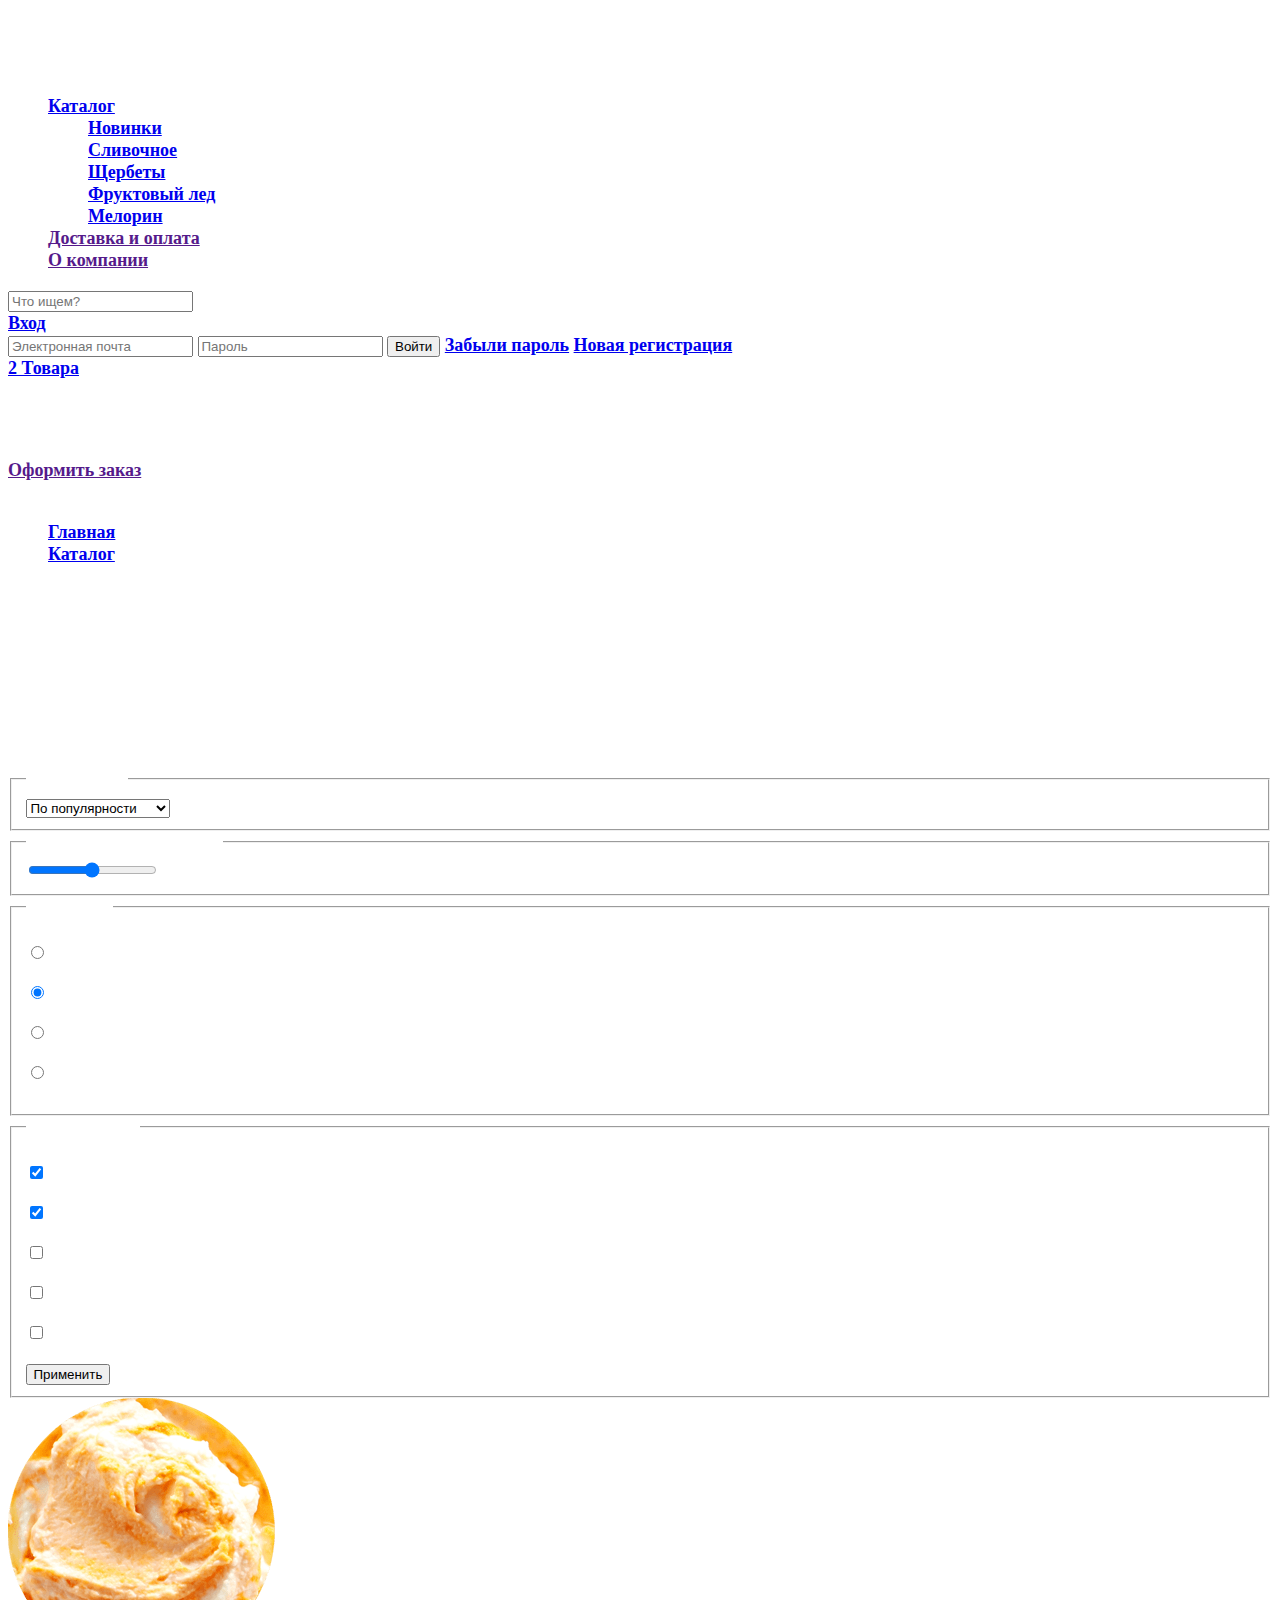
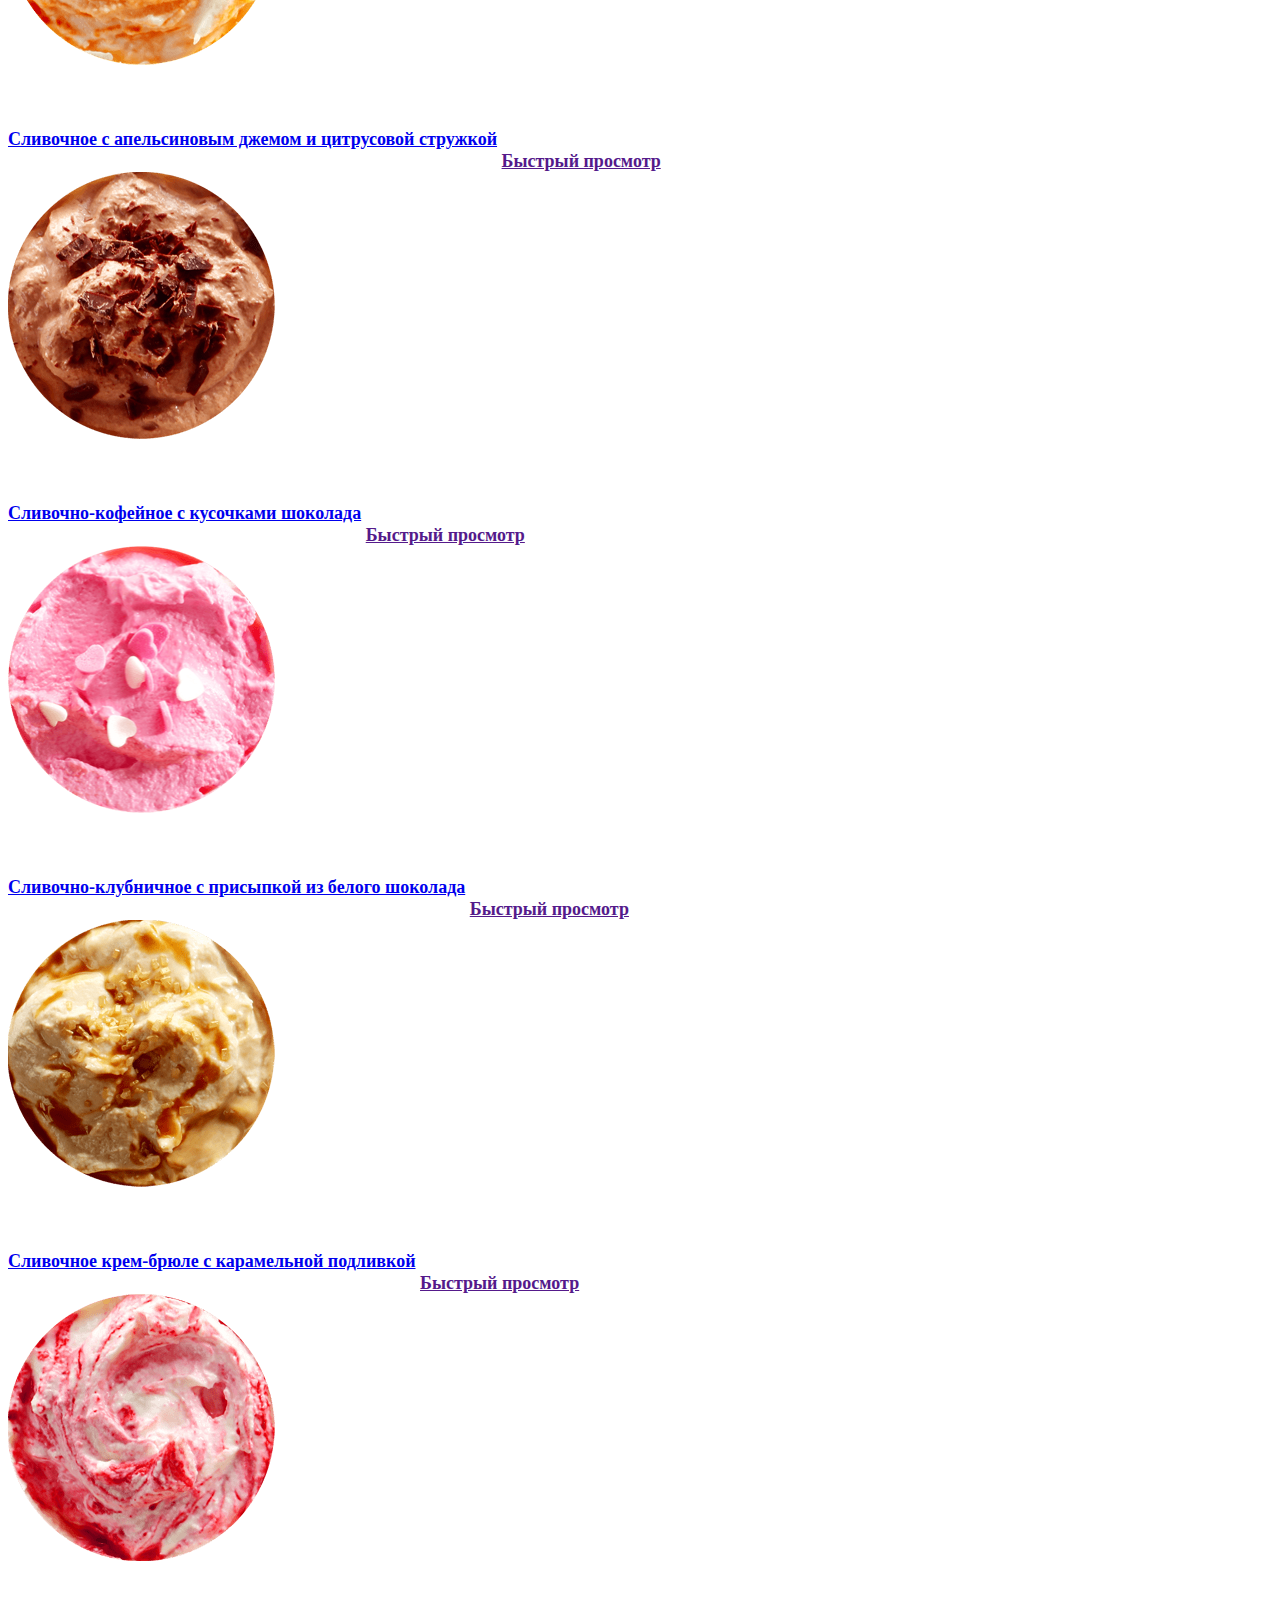
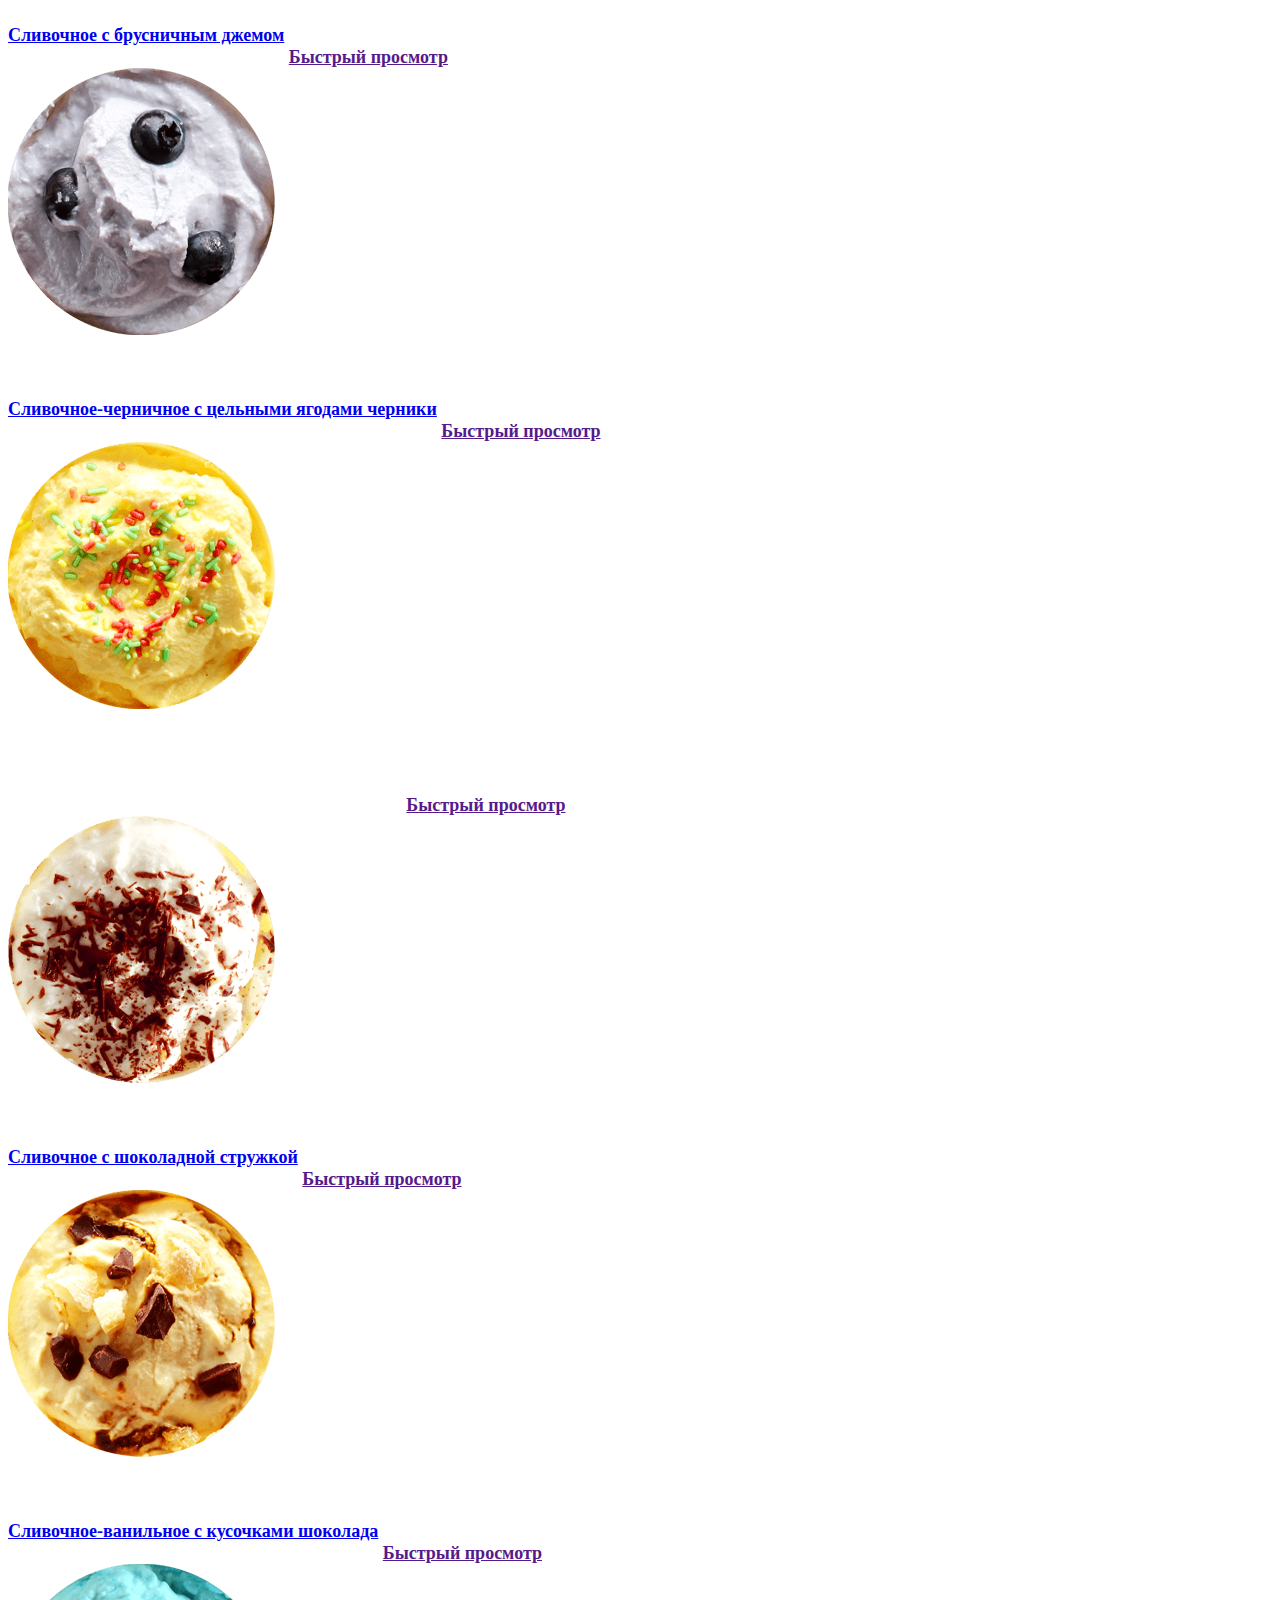
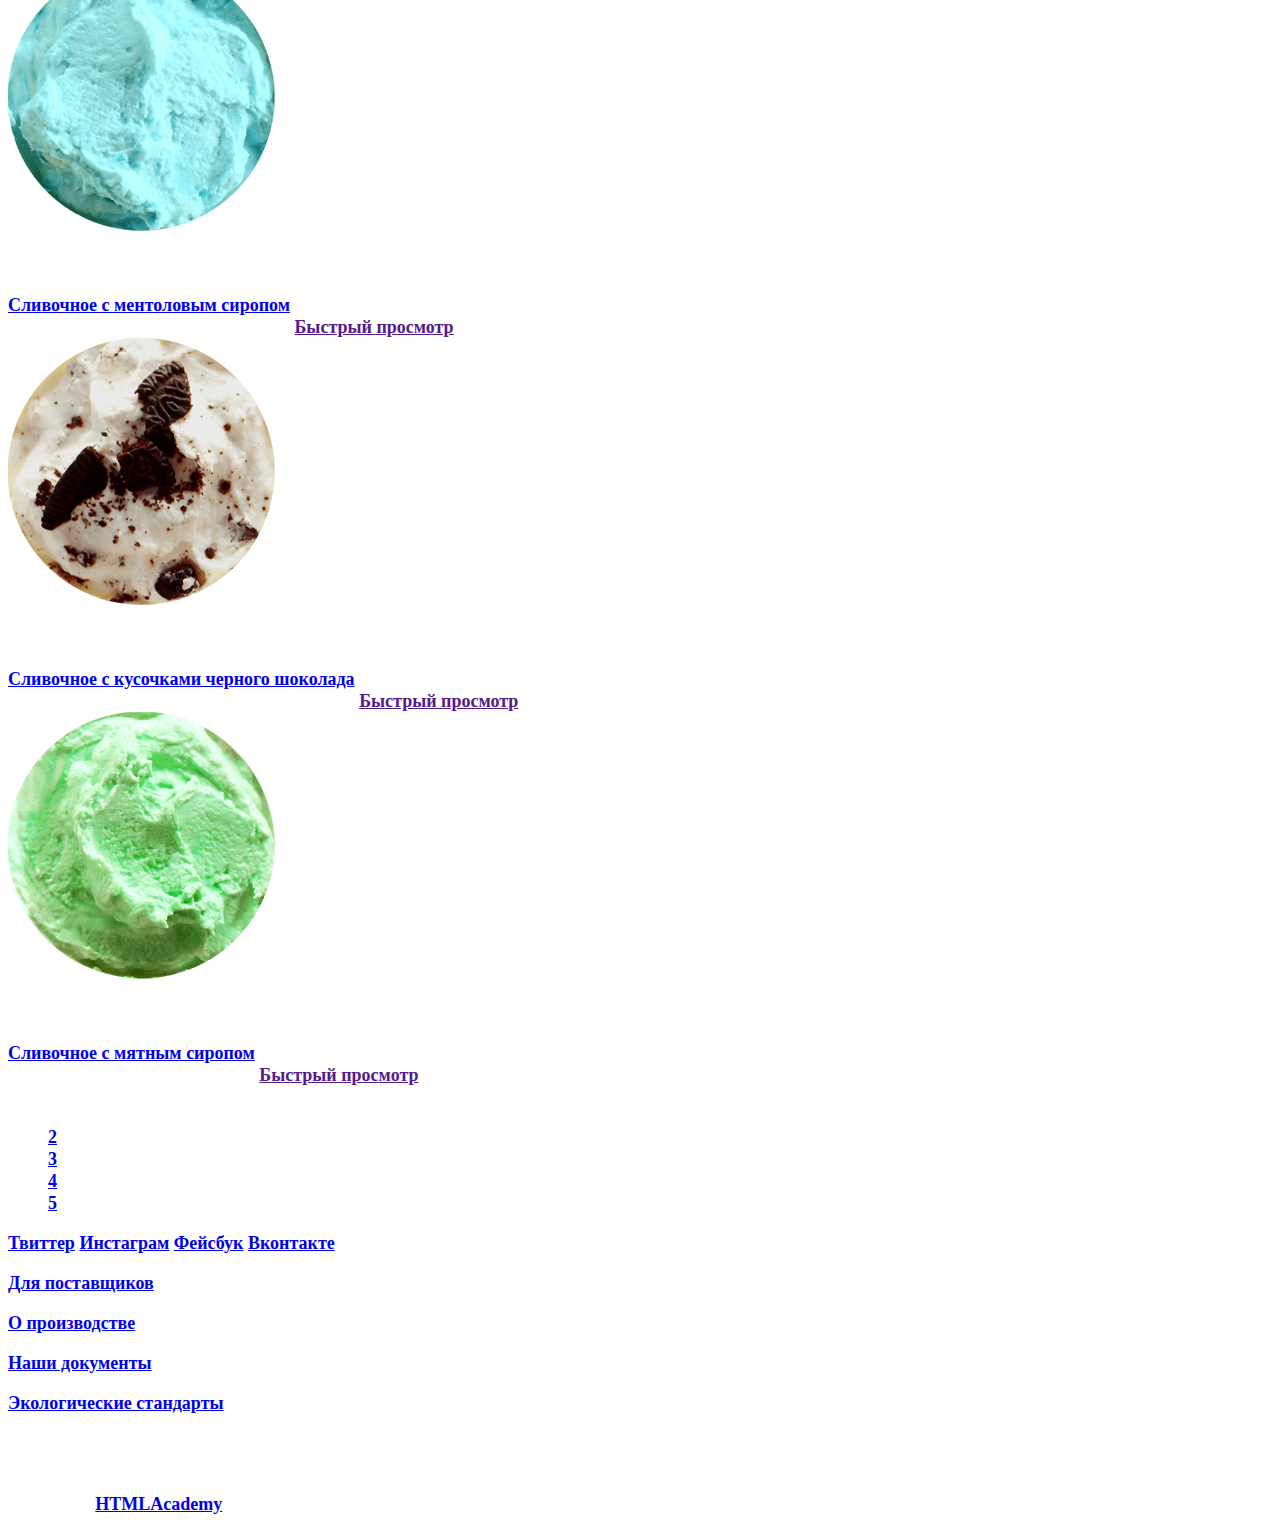
==== commit 6ca019a9: "Добавлена сетка, изменена разметка и некоторые картинки" ====
--- a/catalog.html
+++ b/catalog.html
@@ -6,294 +6,293 @@
 	<title>Глейси Каталог</title>
 </head>
 <body>
-	<header class="main-header">
-		<div class="container">
-			<div class="header-logo">
-				<a href=""><img src="#" width="154" height="64" alt="Глейси"></a>
+	<div class="wrapper layout-gradient">
+		<header class="main-header">
+			<div class="container clearfix">
+				<div class="header-logo">
+					<a href=""><img src="img/logo.png" width="154" height="64" alt="Глейси"></a>
+				</div>
+				<nav class="header-navigation">
+					<ul>
+						<li>
+							<a class="header-navigation-item activ" href="#">Каталог</a>
+								<ul class="main-catalog"><!--Меню при наведении курсора-->
+									<li><a href="#">Новинки</a></li>
+									<li><a href="#">Сливочное</a></li>
+									<li><a href="#">Щербеты</a></li>
+									<li><a href="#">Фруктовый лед</a></li>
+									<li><a href="#">Мелорин</a></li>
+								</ul>
+						</li>
+						<li>
+							<a class="header-navigation-item" href="">Доставка и оплата</a>
+						</li>
+						<li>
+							<a class="header-navigation-item" href="">О компании</a>
+						</li>
+					</ul>
+				</nav>
+				<div class="header-search">
+					<div class="header-search-hide"><!--Окно поиска при наведении курсора-->
+						<form action="#" method="post">
+							<input type="search" name="header-search" placeholder="Что ищем?">
+						</form>
+					</div>
+				</div>
+				<div class="user-block">
+					<a class="enter" href="#">Вход</a>
+					<form class="user-block-hide" action="#" method="post"> <!--Окно регистрации при наведении курсора-->
+					    <label for="login"></label>
+					    <input type="text" name="login" id="login" placeholder="Электронная почта">
+					    <label for="password"></label>
+					    <input type="password" name="password" id="password" placeholder="Пароль">
+					    <button class="gllacy-btn ser-block-btn" type="button">Войти</button>
+						<a class="user-block-forget" href="#">Забыли пароль</a>
+						<a class="user-block-forget" href="#">Новая регистрация</a>
+					</form>
+					<a class="basket" href="#">2 Товара</a>
+				</div>
 			</div>
-			<nav class="header-navigation">
-				<ul>
-					<li>
-						<a class="header-navigation-item activ" href="#">Каталог</a>
-							<ul class="main-catalog"><!--Меню при наведении курсора-->
-								<li><a href="#">Новинки</a></li>
-								<li><a href="#">Сливочное</a></li>
-								<li><a href="#">Щербеты</a></li>
-								<li><a href="#">Фруктовый лед</a></li>
-								<li><a href="#">Мелорин</a></li>
-							</ul>
-					</li>
-					<li>
-						<a class="header-navigation-item" href="">Доставка и оплата</a>
-					</li>
-					<li>
-						<a class="header-navigation-item" href="">О компании</a>
-					</li>
-				</ul>
-			</nav>
-			<div class="header-search">
-				<div class="header-search-hide"><!--Окно поиска при наведении курсора-->
+				<div class="user-basket">
+					<table class="user-basket-hide"> <!--Корзина с товарами при наведении курсора-->
+						<tr>
+							<td class="user-basket-name">Пломбир с апельсиновым джемом</td>
+							<td class="user-basket-weight">1,5 кг x</td>
+							<td class="user-basket-price">200 руб.</td>
+							<td class="user-basket-result">300 руб.</td>
+						</tr>
+						<tr>
+							<td class="user-basket-name">Клубничный пломбир с присыпкой из белого шоколада</td>
+							<td class="user-basket-weight">1,5 кг x</td>
+							<td class="user-basket-price">300 руб.</td>
+							<td class="user-basket-result">450 руб.</td>
+						</tr>
+						<tr> 
+							<td></td>
+							<td></td>
+							<td></td>
+							<td class="user-basket-price">Итого: 750 руб.</td>
+						</tr>
+					</table>
+					<a class="gllacy-link user-basket-link" href="">Оформить заказ</a>
+				</div>
+			</div>	
+		</header>
+		<main>
+			<div class="container clearfix">
+				<div class="contact">
+					<span>С 10 до 20, ежедневно</span>
+					<span class="contact-tel">8 812 450-25-25</span>
+				</div>
+				<div class="breadcrumbs">
+					<ul>
+						<li>
+							<a href="#">Главная</a>
+						</li>
+						<li>
+							<a href="#">Каталог</a>
+						</li>
+						<li>Сливочное
+						</li>
+					</ul>
+				</div>
+				<div class="sorting">
+					<h1>Сливочное мороженое</h1>
 					<form action="#" method="post">
-						<input type="search" name="header-search" placeholder="Что ищем?">
-					</form>
-				</div>
-			</div>
-			<div class="user-block">
-				<a class="enter" href="#">Вход</a>
-				<div class="user-block-enter">
-					<form action="#" method="post"> <!--Окно регистрации при наведении курсора-->
-						<label for="login"></label>
-						<input type="text" name="login" id="login" placeholder="Электронная почта">
-						<label for="password"></label>
-						<input type="password" name="password" id="password" placeholder="Пароль">
-						<button class="gllacy-btn ser-block-btn" type="button">Войти</button>
-						<div class="user-block-forget">
-							<a class="forget" href="#">Забыли пароль</a>
-							<a class="forget" href="#">Новая регистрация</a>
-						</div>
-					</form>
-				</div>
-			</div>
-			<div class="user-basket">
-				<a class="basket" href="#">2 товара</a>
-				<table class="user-basket-hide"> <!--Корзина с товарами при наведении курсора-->
-					<tr>
-						<td class="user-basket-name">Пломбир с апельсиновым джемом</td>
-						<td class="user-basket-weight">1,5 кг x</td>
-						<td class="user-basket-price">200 руб.</td>
-						<td class="user-basket-result">300 руб.</td>
-					</tr>
-					<tr>
-						<td class="user-basket-name">Клубничный пломбир с присыпкой из белого шоколада</td>
-						<td class="user-basket-weight">1,5 кг x</td>
-						<td class="user-basket-price">300 руб.</td>
-						<td class="user-basket-result">450 руб.</td>
-					</tr>
-					<tr> 
-						<td></td>
-						<td></td>
-						<td></td>
-						<td class="user-basket-price">Итого: 750 руб.</td>
-					</tr>
-				</table>
-				<a class="gllacy-link user-basket-link" href="">Оформить заказ</a>
-				<div class="contact">
-					<p>С 10 до 20, ежедневно</p>
-					<p class="contact-tel">8 812 450-25-25</p>
-				</div>
-			</div>
-		</div>	
-	</header>
-	<main>
-		<div class="breadcrumbs">
-			<ul>
-				<li>
-					<a href="#">Главная</a>
-				</li>
-				<li>
-					<a href="#">Каталог</a>
-				</li>
-				<li>Сливочное
-				</li>
-			</ul>
-		</div>
-		<div class="sorting">
-			<h1>Сливочное мороженое</h1>
-			<form action="#" method="post">
-					<fieldset class="sorting-main">
-						<legend>Сортировка</legend>
-						<select name="sorting">
-							<option value="sorting-popular">По популярности</option>
-							<option value="sorting-cheap">Сначала недорогие</option>
-							<option value="sorting-expensive">Сначала дорогие</option>
-							<option value="sorting-fat">По жирности</option>
-						</select>
-					</fieldset>
-			</form>
-			<form action="#" method="post">
-					<fieldset class="sorting-price">
-						<legend>Цена: 100 руб. - 500 руб.</legend>
-						<input type="range" min="100" max="500">
-					</fieldset>
-			</form>
-			<form action="#" method="post">
-					<fieldset class="sorting-fat">
-						<legend>Жирность</legend>
-						<p>
-							<label>
-								<input type="radio" name="sorting-fat-item" value="zero">0%
-							</label>
-						</p>
-						<p>
-							<label>
-								<input type="radio" name="sorting-fat-item" value="zero" checked>До 10%
-							</label>
-						</p>
-						<p>
-							<label>
-								<input type="radio" name="sorting-fat-item" value="zero">До 30%
-							</label>
-						</p>
-						<p>
-							<label>
-								<input type="radio" name="sorting-fat-item" value="zero">Выше 30%
-							</label>
-						</p>
-					</fieldset>
-			</form>
-			<form action="#" method="post">
-				<fieldset class="sorting-varieties">
-					<legend>Наполнители</legend>
-					<p>
-						<label>
-							<input type="checkbox" name="shoko" checked>Шоколадные
-						</label>
-					</p>
-					<p>
-						<label>
-							<input type="checkbox" name="sugar" checked>Сахарные присыпки
-						</label>
-					</p>
-					<p>
-						<label>
-							<input type="checkbox" name="fruit">Фрукты
-						</label>
-					</p>
-					<p>
-						<label>
-							<input type="checkbox" name="syrup">Сиропы
-						</label>
-					</p>
-					<p>
-						<label>
-							<input type="checkbox" name="jam">Джемы
-						</label>
-					</p>
-					<button class="sorting-varieties-button" type="button">Применить</button>
-				</fieldset>
-			</form>
-		</div>	
-		<div class="catalog">
-			<div class="catalog-item">
-				<img class="catalog-img" src="img/catalog-item-1.png" width="267" height="267" alt="Сливочное с апельсиновым джемом и цитрусовой стружкой">
-				<p>310 <span class="rub">Р</span>/кг
-				</p>
-				<a class="catalog-link" href="#">Сливочное с апельсиновым джемом и цитрусовой стружкой</a>
-					<div class="catalog-item-fast">
-						<span class="catalog-link-fast">Сливочное с апельсиновым джемом и цитрусовой стружкой</span>
-						<a class="gllacy-link catalog-link" href="">Быстрый просмотр</a>
-					</div>
-			</div>
-			<div class="catalog-item">
-				<img class="catalog-img" src="img/catalog-item-2.png" width="267" height="267" alt="Сливочно-кофейное с кусочками шоколада">
-				<p>380 <span class="rub">Р</span>/кг
-				</p>
-				<a class="catalog-link" href="#">Сливочно-кофейное с кусочками шоколада</a>
-				<div class="catalog-item-fast">
-					<span class="catalog-link-fast">Сливочно-кофейное с кусочками шоколада</span>
-					<a class="gllacy-link catalog-link" href="">Быстрый просмотр</a>
-				</div>
-			</div>
-			<div class="catalog-item">
-				<img class="catalog-img" src="img/catalog-item-3.png" width="267" height="267" alt="Сливочно-клубничное с присыпкой из белого шоколада">
-				<p>355 <span class="rub">Р</span>/кг
-				</p>
-				<a class="catalog-link" href="#">Сливочно-клубничное с присыпкой из белого шоколада</a>
-				<div class="catalog-item-fast">
-					<span class="catalog-link-fast">Сливочно-клубничное с присыпкой из белого шоколада</span>
-					<a class="gllacy-link catalog-link" href="">Быстрый просмотр</a>
-				</div>
-			</div>
-			<div class="catalog-item">
-				<img class="catalog-img" src="img/catalog-item-4.png" width="267" height="267" alt="Сливочное крем-брюле с карамельной подливкой">
-				<p>415 <span class="rub">Р</span>/кг
-				</p>
-				<a class="catalog-link" href="#">Сливочное крем-брюле с карамельной подливкой</a>
-				<div class="catalog-item-fast">
-					<span class="catalog-link-fast">Сливочное крем-брюле с карамельной подливкой</span>
-					<a class="gllacy-link catalog-link" href="">Быстрый просмотр</a>
-				</div>
-			</div>
-			<div class="catalog-item">
-				<img class="catalog-img" src="img/catalog-item-5.png" width="267" height="267" alt="Сливочное с брусничным джемом">
-				<p>325 <span class="rub">Р</span>/кг
-				</p>
-				<a class="catalog-link" href="#">Сливочное с брусничным джемом</a>
-				<div class="catalog-item-fast">
-					<span class="catalog-link-fast">Сливочное с брусничным джемом</span>
-					<a class="gllacy-link catalog-link" href="">Быстрый просмотр</a>
-				</div>
-			</div>
-			<div class="catalog-item">
-				<img class="catalog-img" src="img/catalog-item-6.png" width="267" height="267" alt="Сливочное-черничное с цельными ягодами черники">
-				<p>410 <span class="rub">Р</span>/кг
-				</p>
-				<a class="catalog-link" href="#">Сливочное-черничное с цельными ягодами черники</a>
-				<div class="catalog-item-fast">
-					<span class="catalog-link-fast">Сливочное-черничное с цельными ягодами черники</span>
-					<a class="gllacy-link catalog-link" href="">Быстрый просмотр</a>
-				</div>
-			</div>
-			<div class="catalog-item">
-				<img class="catalog-img" src="img/catalog-item-7.png" width="267" height="267" alt="Сливочное-лимонное с карамельное присыпкой">
-				<p>375 <span class="rub">Р</span>/кг
-				</p>
-				<a class="catalog-link">Сливочное-лимонное с карамельное присыпкой</a>
-				<div class="catalog-item-fast">
-					<span class="catalog-link-fast">Сливочное-лимонное с карамельное присыпкой</span>
-					<a class="gllacy-link catalog-link" href="">Быстрый просмотр</a>
-				</div>
-			</div>
-			<div class="catalog-item">
-				<img class="catalog-img" src="img/catalog-item-8.png" width="267" height="267" alt="Сливочное с шоколадной стружкой">
-				<p>320 <span class="rub">Р</span>/кг</p>
-				<a class="catalog-link" href="#">Сливочное с шоколадной стружкой</a>
-				<div class="catalog-item-fast">
-					<span class="catalog-link-fast">Сливочное с шоколадной стружкой</span>
-					<a class="gllacy-link catalog-link" href="">Быстрый просмотр</a>
-				</div>
-			</div>
-			<div class="catalog-item">
-				<img class="catalog-img" src="img/catalog-item-9.png" width="267" height="267" alt="Сливочное-ванильное с кусочками шоколада">
-				<p>440 <span class="rub">Р</span>/кг
-				</p>
-				<a class="catalog-link" href="#">Сливочное-ванильное с кусочками шоколада</a>
-				<div class="catalog-item-fast">
-					<span class="catalog-link-fast">Сливочное-ванильное с кусочками шоколада</span>
-					<a class="gllacy-link catalog-link" href="">Быстрый просмотр</a>
-				</div>
-			</div>
-			<div class="catalog-item">
-				<img class="catalog-img" src="img/catalog-item-10.png" width="267" height="267" alt="Сливочное с ментоловым сиропом">
-				<p>435 <span class="rub">Р</span>/кг
-				</p>
-				<a class="catalog-link" href="#">Сливочное с ментоловым сиропом</a>
-				<div class="catalog-item-fast">
-					<span class="catalog-link-fast">Сливочное с ментоловым сиропом</span>
-					<a class="gllacy-link catalog-link" href="">Быстрый просмотр</a>
-				</div>
-			</div>
-			<div class="catalog-item">
-				<img class="catalog-img" src="img/catalog-item-11.png" width="267" height="267" alt="Сливочное с кусочками черного шоколада">
-				<p>355 <span class="rub">Р</span>/кг
-				</p>
-				<a class="catalog-link" href="#">Сливочное с кусочками черного шоколада</a>
-				<div class="catalog-item-fast">
-					<span class="catalog-link-fast">Сливочное с кусочками черного шоколада</span>
-					<a class="gllacy-link catalog-link" href="">Быстрый просмотр</a>
-				</div>
-			</div>
-			<div class="catalog-item">
-				<img class="catalog-img" src="img/catalog-item-12.png" width="267" height="267" alt="Сливочное с мятным сиропом">
-				<p>420 <span class="rub">Р</span>/кг
-				</p>
-				<a class="catalog-link" href="#">Сливочное с мятным сиропом</a>
-				<div class="catalog-item-fast">
-					<span class="catalog-link-fast">Сливочное с мятным сиропом</span>
-					<a class="gllacy-link catalog-link" href="">Быстрый просмотр</a>
-				</div>
-			</div>
-			<div>
+							<fieldset class="sorting-main">
+								<legend>Сортировка</legend>
+								<select name="sorting">
+									<option value="sorting-popular">По популярности</option>
+									<option value="sorting-cheap">Сначала недорогие</option>
+									<option value="sorting-expensive">Сначала дорогие</option>
+									<option value="sorting-fat">По жирности</option>
+								</select>
+							</fieldset>
+					</form>
+					<form action="#" method="post">
+							<fieldset class="sorting-price">
+								<legend>Цена: 100 руб. - 500 руб.</legend>
+								<input type="range" min="100" max="500">
+							</fieldset>
+					</form>
+					<form action="#" method="post">
+							<fieldset class="sorting-fat">
+								<legend>Жирность</legend>
+								<p>
+									<label>
+										<input type="radio" name="sorting-fat-item" value="zero">0%
+									</label>
+								</p>
+								<p>
+									<label>
+										<input type="radio" name="sorting-fat-item" value="zero" checked>До 10%
+									</label>
+								</p>
+								<p>
+									<label>
+										<input type="radio" name="sorting-fat-item" value="zero">До 30%
+									</label>
+								</p>
+								<p>
+									<label>
+										<input type="radio" name="sorting-fat-item" value="zero">Выше 30%
+									</label>
+								</p>
+							</fieldset>
+					</form>
+					<form action="#" method="post">
+						<fieldset class="sorting-varieties">
+							<legend>Наполнители</legend>
+							<p>
+								<label>
+									<input type="checkbox" name="shoko" checked>Шоколадные
+								</label>
+							</p>
+							<p>
+								<label>
+									<input type="checkbox" name="sugar" checked>Сахарные присыпки
+								</label>
+							</p>
+							<p>
+								<label>
+									<input type="checkbox" name="fruit">Фрукты
+								</label>
+							</p>
+							<p>
+								<label>
+									<input type="checkbox" name="syrup">Сиропы
+								</label>
+							</p>
+							<p>
+								<label>
+									<input type="checkbox" name="jam">Джемы
+								</label>
+							</p>
+							<button class="sorting-varieties-button" type="button">Применить</button>
+						</fieldset>
+					</form>
+				</div>	
+				<div class="catalog">
+					<div class="catalog-item">
+						<img class="catalog-img" src="img/catalog-item-1.png" width="267" height="267" alt="Сливочное с апельсиновым джемом и цитрусовой стружкой">
+						<p>310 <span class="rub">Р</span>/кг
+						</p>
+						<a class="catalog-link" href="#">Сливочное с апельсиновым джемом и цитрусовой стружкой</a>
+							<div class="catalog-item-fast">
+								<span class="catalog-link-fast">Сливочное с апельсиновым джемом и цитрусовой стружкой</span>
+								<a class="gllacy-link catalog-link" href="">Быстрый просмотр</a>
+							</div>
+					</div>
+					<div class="catalog-item">
+						<img class="catalog-img" src="img/catalog-item-2.png" width="267" height="267" alt="Сливочно-кофейное с кусочками шоколада">
+						<p>380 <span class="rub">Р</span>/кг
+						</p>
+						<a class="catalog-link" href="#">Сливочно-кофейное с кусочками шоколада</a>
+						<div class="catalog-item-fast">
+							<span class="catalog-link-fast">Сливочно-кофейное с кусочками шоколада</span>
+							<a class="gllacy-link catalog-link" href="">Быстрый просмотр</a>
+						</div>
+					</div>
+					<div class="catalog-item">
+						<img class="catalog-img" src="img/catalog-item-3.png" width="267" height="267" alt="Сливочно-клубничное с присыпкой из белого шоколада">
+						<p>355 <span class="rub">Р</span>/кг
+						</p>
+						<a class="catalog-link" href="#">Сливочно-клубничное с присыпкой из белого шоколада</a>
+						<div class="catalog-item-fast">
+							<span class="catalog-link-fast">Сливочно-клубничное с присыпкой из белого шоколада</span>
+							<a class="gllacy-link catalog-link" href="">Быстрый просмотр</a>
+						</div>
+					</div>
+					<div class="catalog-item">
+						<img class="catalog-img" src="img/catalog-item-4.png" width="267" height="267" alt="Сливочное крем-брюле с карамельной подливкой">
+						<p>415 <span class="rub">Р</span>/кг
+						</p>
+						<a class="catalog-link" href="#">Сливочное крем-брюле с карамельной подливкой</a>
+						<div class="catalog-item-fast">
+							<span class="catalog-link-fast">Сливочное крем-брюле с карамельной подливкой</span>
+							<a class="gllacy-link catalog-link" href="">Быстрый просмотр</a>
+						</div>
+					</div>
+					<div class="catalog-item">
+						<img class="catalog-img" src="img/catalog-item-5.png" width="267" height="267" alt="Сливочное с брусничным джемом">
+						<p>325 <span class="rub">Р</span>/кг
+						</p>
+						<a class="catalog-link" href="#">Сливочное с брусничным джемом</a>
+						<div class="catalog-item-fast">
+							<span class="catalog-link-fast">Сливочное с брусничным джемом</span>
+							<a class="gllacy-link catalog-link" href="">Быстрый просмотр</a>
+						</div>
+					</div>
+					<div class="catalog-item">
+						<img class="catalog-img" src="img/catalog-item-6.png" width="267" height="267" alt="Сливочное-черничное с цельными ягодами черники">
+						<p>410 <span class="rub">Р</span>/кг
+						</p>
+						<a class="catalog-link" href="#">Сливочное-черничное с цельными ягодами черники</a>
+						<div class="catalog-item-fast">
+							<span class="catalog-link-fast">Сливочное-черничное с цельными ягодами черники</span>
+							<a class="gllacy-link catalog-link" href="">Быстрый просмотр</a>
+						</div>
+					</div>
+					<div class="catalog-item">
+						<img class="catalog-img" src="img/catalog-item-7.png" width="267" height="267" alt="Сливочное-лимонное с карамельное присыпкой">
+						<p>375 <span class="rub">Р</span>/кг
+						</p>
+						<a class="catalog-link">Сливочное-лимонное с карамельное присыпкой</a>
+						<div class="catalog-item-fast">
+							<span class="catalog-link-fast">Сливочное-лимонное с карамельное присыпкой</span>
+							<a class="gllacy-link catalog-link" href="">Быстрый просмотр</a>
+						</div>
+					</div>
+					<div class="catalog-item">
+						<img class="catalog-img" src="img/catalog-item-8.png" width="267" height="267" alt="Сливочное с шоколадной стружкой">
+						<p>320 <span class="rub">Р</span>/кг</p>
+						<a class="catalog-link" href="#">Сливочное с шоколадной стружкой</a>
+						<div class="catalog-item-fast">
+							<span class="catalog-link-fast">Сливочное с шоколадной стружкой</span>
+							<a class="gllacy-link catalog-link" href="">Быстрый просмотр</a>
+						</div>
+					</div>
+					<div class="catalog-item">
+						<img class="catalog-img" src="img/catalog-item-9.png" width="267" height="267" alt="Сливочное-ванильное с кусочками шоколада">
+						<p>440 <span class="rub">Р</span>/кг
+						</p>
+						<a class="catalog-link" href="#">Сливочное-ванильное с кусочками шоколада</a>
+						<div class="catalog-item-fast">
+							<span class="catalog-link-fast">Сливочное-ванильное с кусочками шоколада</span>
+							<a class="gllacy-link catalog-link" href="">Быстрый просмотр</a>
+						</div>
+					</div>
+					<div class="catalog-item">
+						<img class="catalog-img" src="img/catalog-item-10.png" width="267" height="267" alt="Сливочное с ментоловым сиропом">
+						<p>435 <span class="rub">Р</span>/кг
+						</p>
+						<a class="catalog-link" href="#">Сливочное с ментоловым сиропом</a>
+						<div class="catalog-item-fast">
+							<span class="catalog-link-fast">Сливочное с ментоловым сиропом</span>
+							<a class="gllacy-link catalog-link" href="">Быстрый просмотр</a>
+						</div>
+					</div>
+					<div class="catalog-item">
+						<img class="catalog-img" src="img/catalog-item-11.png" width="267" height="267" alt="Сливочное с кусочками черного шоколада">
+						<p>355 <span class="rub">Р</span>/кг
+						</p>
+						<a class="catalog-link" href="#">Сливочное с кусочками черного шоколада</a>
+						<div class="catalog-item-fast">
+							<span class="catalog-link-fast">Сливочное с кусочками черного шоколада</span>
+							<a class="gllacy-link catalog-link" href="">Быстрый просмотр</a>
+						</div>
+					</div>
+					<div class="catalog-item">
+						<img class="catalog-img" src="img/catalog-item-12.png" width="267" height="267" alt="Сливочное с мятным сиропом">
+						<p>420 <span class="rub">Р</span>/кг
+						</p>
+						<a class="catalog-link" href="#">Сливочное с мятным сиропом</a>
+						<div class="catalog-item-fast">
+							<span class="catalog-link-fast">Сливочное с мятным сиропом</span>
+							<a class="gllacy-link catalog-link" href="">Быстрый просмотр</a>
+						</div>
+					</div>
+				</div>
 				<ul class="pagination">
 					<li class="pagination-item">
 						<span class="pagination-link">1</span>
@@ -312,39 +311,39 @@
 					</li>
 				</ul>
 			</div>
-		</div>
-	</main>
-	<footer class="footer">
-		<div class="container">
-			<div class="footer-social">
-				<a class="footer-btn social-tw" href="#">Твиттер</a>
-				<a class="footer-btn social-inst" href="#">Инстаграм</a>
-				<a class="footer-btn social-fb" href="#">Фейсбук</a>
-				<a class="footer-btn social-vk" href="#">Вконтакте</a>
+		</main>
+		<footer class="footer">
+			<div class="container clearfix">
+				<div class="footer-social">
+					<a class="footer-btn social-tw" href="#">Твиттер</a>
+					<a class="footer-btn social-inst" href="#">Инстаграм</a>
+					<a class="footer-btn social-fb" href="#">Фейсбук</a>
+					<a class="footer-btn social-vk" href="#">Вконтакте</a>
+				</div>
+				<div class="footer-production">
+					<p>
+						<a class="footer-production-link" href="#">Для поставщиков</a>
+					</p>
+					<p>
+						<a class="footer-link" href="#">О производстве</a>
+					</p>
+				</div>
+				<div class="footer-docs">
+					<p>
+						<a class="footer-link" href="#">Наши документы</a>
+					</p>
+					<p>
+						<a class="footer-link" href="#">Экологические стандарты</a>
+					</p>
+				</div>
+				<div class="footer-copyright">
+					<img src="img/HTMLAcademy.png" width="108" height="38" alt="HTMLAcademy">
+					<p>Сделано в
+						<a class="footer-link" href="#">HTMLAcademy</a> &#169; 2016
+					</p>
+				</div>
 			</div>
-			<div class="footer-production">
-				<p>
-					<a class="footer-production-link" href="#">Для поставщиков</a>
-				</p>
-				<p>
-					<a class="footer-link" href="#">О производстве</a>
-				</p>
-			</div>
-			<div class="footer-docs">
-				<p>
-					<a class="footer-link" href="#">Наши документы</a>
-				</p>
-				<p>
-					<a class="footer-link" href="#">Экологические стандарты</a>
-				</p>
-			</div>
-			<div class="footer-copyright">
-				<img src="img/HTMLAcademy.png" width="108" height="38" alt="HTMLAcademy">
-				<p>Сделано в
-					<a class="footer-link" href="#">HTMLAcademy</a> &#169; 2016
-				</p>
-			</div>
-		</div>	
-	</footer>
+		</footer>
+	</div>
 </body>
 </html>
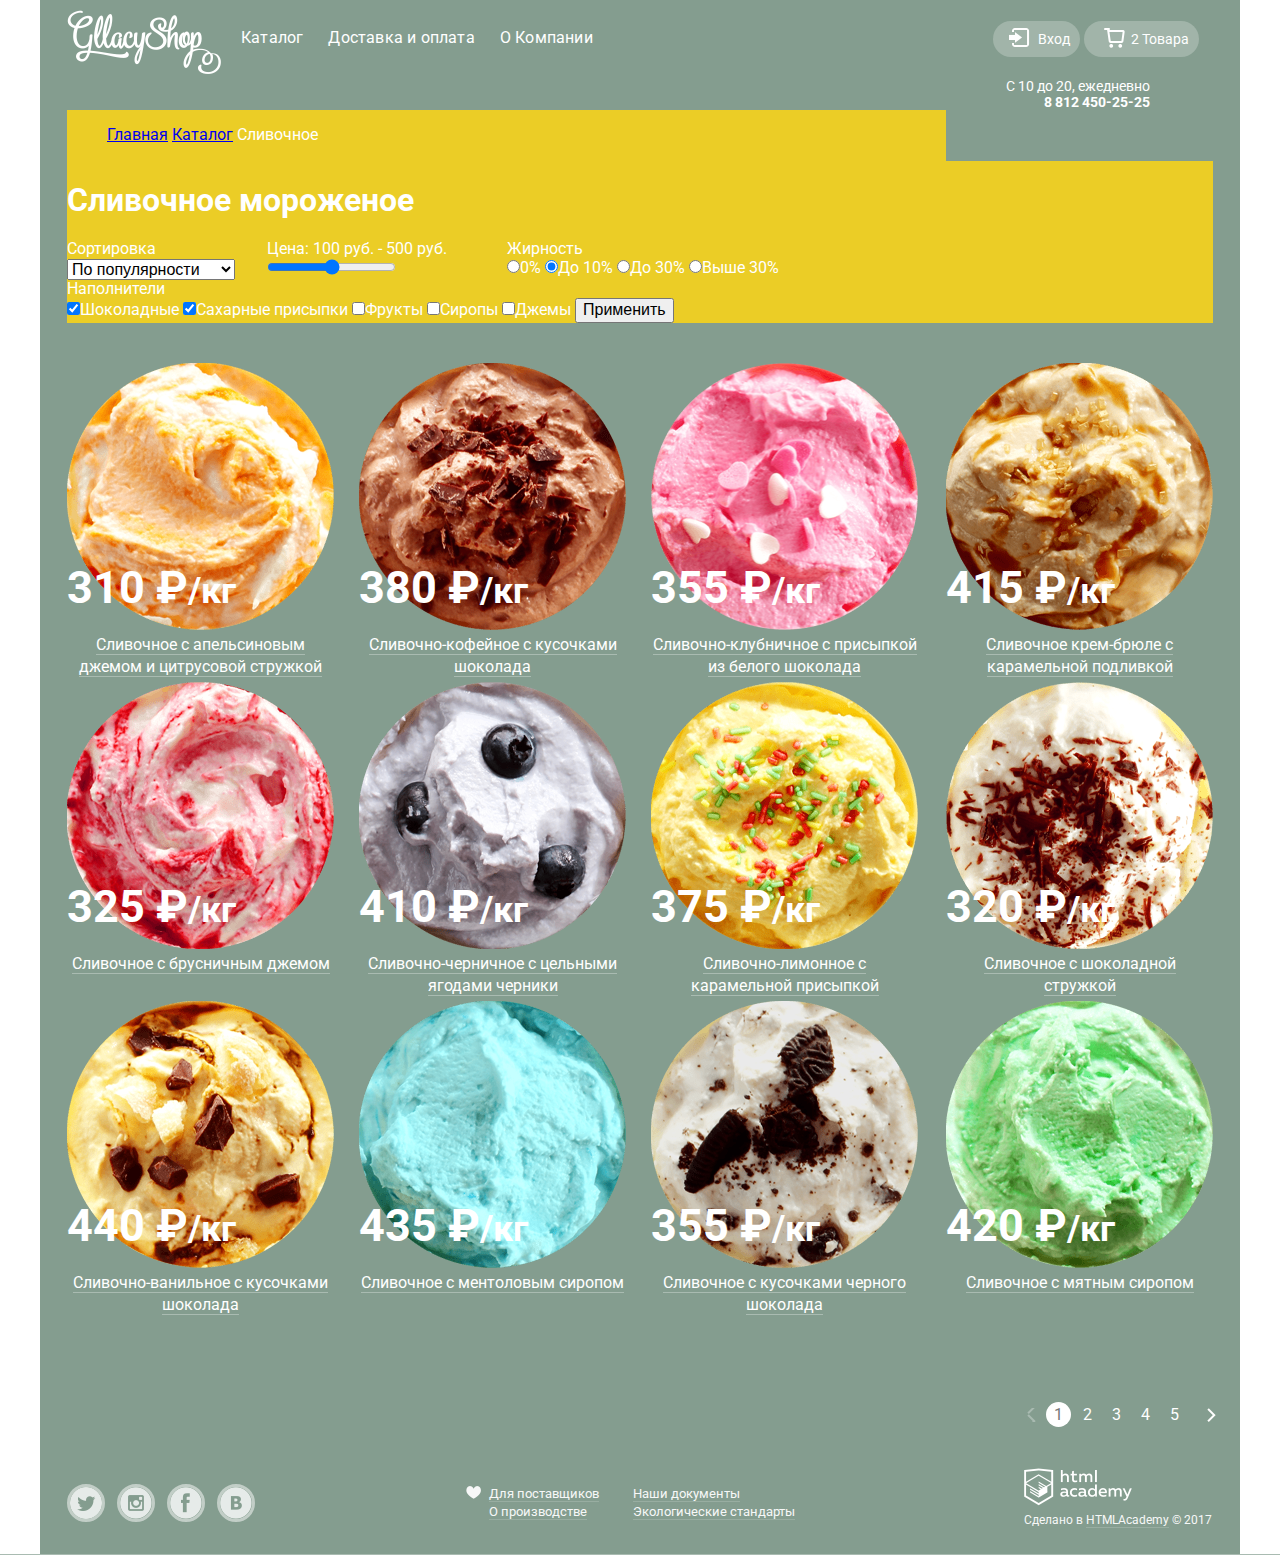
==== commit ab37d01a: "Добавлены декоративные элементы" ====
--- a/catalog.html
+++ b/catalog.html
@@ -2,10 +2,15 @@
 <html lang="ru">
 <head>
 	<meta charset="utf-8">
+	<link rel="stylesheet" href="css/normalize.css">
+	<link href="https://fonts.googleapis.com/css?family=Roboto" rel="stylesheet">
 	<link href="css/style.css" rel="stylesheet">
 	<title>Глейси Каталог</title>
 </head>
 <body>
+<style>
+background-image: url("../img/gllacy-catalog-1200.jpg");
+</style>
 	<div class="wrapper layout-gradient">
 		<header class="main-header">
 			<div class="container clearfix">
@@ -15,7 +20,7 @@
 				<nav class="header-navigation">
 					<ul>
 						<li>
-							<a class="header-navigation-item activ" href="#">Каталог</a>
+							<a class="active" href="#">Каталог</a>
 								<ul class="main-catalog"><!--Меню при наведении курсора-->
 									<li><a href="#">Новинки</a></li>
 									<li><a href="#">Сливочное</a></li>
@@ -25,10 +30,10 @@
 								</ul>
 						</li>
 						<li>
-							<a class="header-navigation-item" href="">Доставка и оплата</a>
-						</li>
-						<li>
-							<a class="header-navigation-item" href="">О компании</a>
+							<a href="">Доставка и оплата</a>
+						</li>
+						<li>
+							<a href="">О Компании</a>
 						</li>
 					</ul>
 				</nav>
@@ -68,22 +73,21 @@
 							<td class="user-basket-result">450 руб.</td>
 						</tr>
 						<tr> 
-							<td></td>
-							<td></td>
-							<td></td>
+							<td colspan="3"></td>
 							<td class="user-basket-price">Итого: 750 руб.</td>
 						</tr>
 					</table>
 					<a class="gllacy-link user-basket-link" href="">Оформить заказ</a>
 				</div>
 			</div>	
-		</header>
-		<main>
-			<div class="container clearfix">
+		
 				<div class="contact">
 					<span>С 10 до 20, ежедневно</span>
 					<span class="contact-tel">8 812 450-25-25</span>
 				</div>
+				</header>
+		<main>
+			<div class="container clearfix">
 				<div class="breadcrumbs">
 					<ul>
 						<li>
@@ -174,173 +178,190 @@
 				</div>	
 				<div class="catalog">
 					<div class="catalog-item">
-						<img class="catalog-img" src="img/catalog-item-1.png" width="267" height="267" alt="Сливочное с апельсиновым джемом и цитрусовой стружкой">
-						<p>310 <span class="rub">Р</span>/кг
-						</p>
-						<a class="catalog-link" href="#">Сливочное с апельсиновым джемом и цитрусовой стружкой</a>
-							<div class="catalog-item-fast">
-								<span class="catalog-link-fast">Сливочное с апельсиновым джемом и цитрусовой стружкой</span>
-								<a class="gllacy-link catalog-link" href="">Быстрый просмотр</a>
-							</div>
-					</div>
-					<div class="catalog-item">
-						<img class="catalog-img" src="img/catalog-item-2.png" width="267" height="267" alt="Сливочно-кофейное с кусочками шоколада">
-						<p>380 <span class="rub">Р</span>/кг
-						</p>
-						<a class="catalog-link" href="#">Сливочно-кофейное с кусочками шоколада</a>
-						<div class="catalog-item-fast">
-							<span class="catalog-link-fast">Сливочно-кофейное с кусочками шоколада</span>
-							<a class="gllacy-link catalog-link" href="">Быстрый просмотр</a>
-						</div>
-					</div>
-					<div class="catalog-item">
-						<img class="catalog-img" src="img/catalog-item-3.png" width="267" height="267" alt="Сливочно-клубничное с присыпкой из белого шоколада">
-						<p>355 <span class="rub">Р</span>/кг
-						</p>
-						<a class="catalog-link" href="#">Сливочно-клубничное с присыпкой из белого шоколада</a>
-						<div class="catalog-item-fast">
-							<span class="catalog-link-fast">Сливочно-клубничное с присыпкой из белого шоколада</span>
-							<a class="gllacy-link catalog-link" href="">Быстрый просмотр</a>
-						</div>
-					</div>
-					<div class="catalog-item">
-						<img class="catalog-img" src="img/catalog-item-4.png" width="267" height="267" alt="Сливочное крем-брюле с карамельной подливкой">
-						<p>415 <span class="rub">Р</span>/кг
-						</p>
-						<a class="catalog-link" href="#">Сливочное крем-брюле с карамельной подливкой</a>
-						<div class="catalog-item-fast">
-							<span class="catalog-link-fast">Сливочное крем-брюле с карамельной подливкой</span>
-							<a class="gllacy-link catalog-link" href="">Быстрый просмотр</a>
-						</div>
-					</div>
-					<div class="catalog-item">
-						<img class="catalog-img" src="img/catalog-item-5.png" width="267" height="267" alt="Сливочное с брусничным джемом">
-						<p>325 <span class="rub">Р</span>/кг
-						</p>
-						<a class="catalog-link" href="#">Сливочное с брусничным джемом</a>
-						<div class="catalog-item-fast">
-							<span class="catalog-link-fast">Сливочное с брусничным джемом</span>
-							<a class="gllacy-link catalog-link" href="">Быстрый просмотр</a>
-						</div>
-					</div>
-					<div class="catalog-item">
-						<img class="catalog-img" src="img/catalog-item-6.png" width="267" height="267" alt="Сливочное-черничное с цельными ягодами черники">
-						<p>410 <span class="rub">Р</span>/кг
-						</p>
-						<a class="catalog-link" href="#">Сливочное-черничное с цельными ягодами черники</a>
-						<div class="catalog-item-fast">
-							<span class="catalog-link-fast">Сливочное-черничное с цельными ягодами черники</span>
-							<a class="gllacy-link catalog-link" href="">Быстрый просмотр</a>
-						</div>
-					</div>
-					<div class="catalog-item">
-						<img class="catalog-img" src="img/catalog-item-7.png" width="267" height="267" alt="Сливочное-лимонное с карамельное присыпкой">
-						<p>375 <span class="rub">Р</span>/кг
-						</p>
-						<a class="catalog-link">Сливочное-лимонное с карамельное присыпкой</a>
-						<div class="catalog-item-fast">
-							<span class="catalog-link-fast">Сливочное-лимонное с карамельное присыпкой</span>
-							<a class="gllacy-link catalog-link" href="">Быстрый просмотр</a>
-						</div>
-					</div>
-					<div class="catalog-item">
-						<img class="catalog-img" src="img/catalog-item-8.png" width="267" height="267" alt="Сливочное с шоколадной стружкой">
-						<p>320 <span class="rub">Р</span>/кг</p>
-						<a class="catalog-link" href="#">Сливочное с шоколадной стружкой</a>
-						<div class="catalog-item-fast">
-							<span class="catalog-link-fast">Сливочное с шоколадной стружкой</span>
-							<a class="gllacy-link catalog-link" href="">Быстрый просмотр</a>
-						</div>
-					</div>
-					<div class="catalog-item">
-						<img class="catalog-img" src="img/catalog-item-9.png" width="267" height="267" alt="Сливочное-ванильное с кусочками шоколада">
-						<p>440 <span class="rub">Р</span>/кг
-						</p>
-						<a class="catalog-link" href="#">Сливочное-ванильное с кусочками шоколада</a>
-						<div class="catalog-item-fast">
-							<span class="catalog-link-fast">Сливочное-ванильное с кусочками шоколада</span>
-							<a class="gllacy-link catalog-link" href="">Быстрый просмотр</a>
-						</div>
-					</div>
-					<div class="catalog-item">
-						<img class="catalog-img" src="img/catalog-item-10.png" width="267" height="267" alt="Сливочное с ментоловым сиропом">
-						<p>435 <span class="rub">Р</span>/кг
-						</p>
-						<a class="catalog-link" href="#">Сливочное с ментоловым сиропом</a>
-						<div class="catalog-item-fast">
-							<span class="catalog-link-fast">Сливочное с ментоловым сиропом</span>
-							<a class="gllacy-link catalog-link" href="">Быстрый просмотр</a>
-						</div>
-					</div>
-					<div class="catalog-item">
-						<img class="catalog-img" src="img/catalog-item-11.png" width="267" height="267" alt="Сливочное с кусочками черного шоколада">
-						<p>355 <span class="rub">Р</span>/кг
-						</p>
-						<a class="catalog-link" href="#">Сливочное с кусочками черного шоколада</a>
-						<div class="catalog-item-fast">
-							<span class="catalog-link-fast">Сливочное с кусочками черного шоколада</span>
-							<a class="gllacy-link catalog-link" href="">Быстрый просмотр</a>
-						</div>
-					</div>
-					<div class="catalog-item">
-						<img class="catalog-img" src="img/catalog-item-12.png" width="267" height="267" alt="Сливочное с мятным сиропом">
-						<p>420 <span class="rub">Р</span>/кг
-						</p>
-						<a class="catalog-link" href="#">Сливочное с мятным сиропом</a>
-						<div class="catalog-item-fast">
-							<span class="catalog-link-fast">Сливочное с мятным сиропом</span>
-							<a class="gllacy-link catalog-link" href="">Быстрый просмотр</a>
-						</div>
-					</div>
-				</div>
+						<div class="catalog-item-fast">
+							<div class="catalog-img">
+								<img src="img/catalog-item-1.png" width="267" height="267" alt="Сливочное с апельсиновым джемом и цитрусовой стружкой">
+								<span class="catalog-img-price">310 ₽<small>/кг</small></span>
+							</div>
+							<a class="catalog-link" href="#">Сливочное с апельсиновым джемом и цитрусовой стружкой</a>
+					        <div class="preview-btn">
+					            <a class="gllacy-link catalog-link" href="#">Быстрый просмотр</a>
+					        </div>
+						</div>
+					</div>
+					<div class="catalog-item">
+						<div class="catalog-item-fast">
+							<div class="catalog-img">
+								<img src="img/catalog-item-2.png" width="267" height="267" alt="Сливочное с апельсиновым джемом и цитрусовой стружкой">
+								<span class="catalog-img-price">380 ₽<small>/кг</small></span>
+							</div>
+							<a class="catalog-link" href="#">Сливочно-кофейное с кусочками шоколада</a>
+					        <div class="preview-btn">
+					            <a class="gllacy-link catalog-link" href="#">Быстрый просмотр</a>
+					        </div>
+						</div>
+					</div>
+					<div class="catalog-item">
+						<div class="catalog-item-fast">
+							<div class="catalog-img">
+								<img src="img/catalog-item-3.png" width="267" height="267" alt="Сливочное с апельсиновым джемом и цитрусовой стружкой">
+								<span class="catalog-img-price">355 ₽<small>/кг</small></span>
+							</div>
+							<a class="catalog-link" href="#">Сливочно-клубничное с присыпкой из белого шоколада</a>
+					        <div class="preview-btn">
+					            <a class="gllacy-link catalog-link" href="#">Быстрый просмотр</a>
+					        </div>
+						</div>
+					</div>
+					<div class="catalog-item">
+						<div class="catalog-item-fast">
+							<div class="catalog-img">
+								<img src="img/catalog-item-4.png" width="267" height="267" alt="Сливочное с апельсиновым джемом и цитрусовой стружкой">
+								<span class="catalog-img-price">415 ₽<small>/кг</small></span>
+							</div>
+							<a class="catalog-link" href="#">Сливочное крем-брюле с карамельной подливкой</a>
+					        <div class="preview-btn">
+					            <a class="gllacy-link catalog-link" href="#">Быстрый просмотр</a>
+					        </div>
+						</div>
+					</div>
+					<div class="catalog-item">
+						<div class="catalog-item-fast">
+							<div class="catalog-img">
+								<img src="img/catalog-item-5.png" width="267" height="267" alt="Сливочное с апельсиновым джемом и цитрусовой стружкой">
+								<span class="catalog-img-price">325 ₽<small>/кг</small></span>
+							</div>
+							<a class="catalog-link" href="#">Сливочное с брусничным джемом</a>
+					        <div class="preview-btn">
+					            <a class="gllacy-link catalog-link" href="#">Быстрый просмотр</a>
+					        </div>
+						</div>
+					</div>
+					<div class="catalog-item">
+						<div class="catalog-item-fast">
+							<div class="catalog-img">
+								<img src="img/catalog-item-6.png" width="267" height="267" alt="Сливочное с апельсиновым джемом и цитрусовой стружкой">
+								<span class="catalog-img-price">410 ₽<small>/кг</small></span>
+							</div>
+							<a class="catalog-link" href="#">Сливочно-черничное с цельными ягодами черники</a>
+					        <div class="preview-btn">
+					            <a class="gllacy-link catalog-link" href="#">Быстрый просмотр</a>
+					        </div>
+						</div>
+					</div>
+					<div class="catalog-item">
+						<div class="catalog-item-fast">
+							<div class="catalog-img">
+								<img src="img/catalog-item-7.png" width="267" height="267" alt="Сливочное с апельсиновым джемом и цитрусовой стружкой">
+								<span class="catalog-img-price">375 ₽<small>/кг</small></span>
+							</div>
+							<a class="catalog-link" href="#">Сливочно-лимонное с карамельной присыпкой</a>
+					        <div class="preview-btn">
+					            <a class="gllacy-link catalog-link" href="#">Быстрый просмотр</a>
+					        </div>
+						</div>
+					</div>
+					<div class="catalog-item">
+						<div class="catalog-item-fast">
+							<div class="catalog-img">
+								<img src="img/catalog-item-8.png" width="267" height="267" alt="Сливочное с апельсиновым джемом и цитрусовой стружкой">
+								<span class="catalog-img-price">320 ₽<small>/кг</small></span>
+							</div>
+							<a class="catalog-link" href="#">Сливочное с шоколадной стружкой</a>
+					        <div class="preview-btn">
+					            <a class="gllacy-link catalog-link" href="#">Быстрый просмотр</a>
+					        </div>
+						</div>
+					</div>
+					<div class="catalog-item">
+						<div class="catalog-item-fast">
+							<div class="catalog-img">
+								<img src="img/catalog-item-9.png" width="267" height="267" alt="Сливочное с апельсиновым джемом и цитрусовой стружкой">
+								<span class="catalog-img-price">440 ₽<small>/кг</small></span>
+							</div>
+							<a class="catalog-link" href="#">Сливочно-ванильное с кусочками шоколада</a>
+					        <div class="preview-btn">
+					            <a class="gllacy-link catalog-link" href="#">Быстрый просмотр</a>
+					        </div>
+						</div>
+					</div>
+					<div class="catalog-item">
+						<div class="catalog-item-fast">
+							<div class="catalog-img">
+								<img src="img/catalog-item-10.png" width="267" height="267" alt="Сливочное с апельсиновым джемом и цитрусовой стружкой">
+								<span class="catalog-img-price">435 ₽<small>/кг</small></span>
+							</div>
+							<a class="catalog-link" href="#">Сливочное с ментоловым сиропом</a>
+					        <div class="preview-btn">
+					            <a class="gllacy-link catalog-link" href="#">Быстрый просмотр</a>
+					        </div>
+						</div>
+					</div>
+					<div class="catalog-item">
+						<div class="catalog-item-fast">
+							<div class="catalog-img">
+								<img src="img/catalog-item-11.png" width="267" height="267" alt="Сливочное с апельсиновым джемом и цитрусовой стружкой">
+								<span class="catalog-img-price">355 ₽<small>/кг</small></span>
+							</div>
+							<a class="catalog-link" href="#">Сливочное с кусочками черного шоколада</a>
+					        <div class="preview-btn">
+					            <a class="gllacy-link catalog-link" href="#">Быстрый просмотр</a>
+					        </div>
+						</div>
+					</div>
+					<div class="catalog-item">
+						<div class="catalog-item-fast">
+							<div class="catalog-img">
+								<img src="img/catalog-item-12.png" width="267" height="267" alt="Сливочное с апельсиновым джемом и цитрусовой стружкой">
+								<span class="catalog-img-price">420 ₽<small>/кг</small></span>
+							</div>
+							<a class="catalog-link" href="#">Сливочное с мятным сиропом</a>
+					        <div class="preview-btn">
+					            <a class="gllacy-link catalog-link" href="#">Быстрый просмотр</a>
+					        </div>
+						</div>
+					</div>
 				<ul class="pagination">
-					<li class="pagination-item">
-						<span class="pagination-link">1</span>
-					</li>
-					<li class="pagination-item">
-						<a href="#" class="pagination-link">2</a>
-					</li>
-					<li class="pagination-item">
-						<a href="#" class="pagination-link">3</a>
-					</li>
-					<li class="pagination-item">
-						<a href="#" class="pagination-link">4</a>
-					</li>
-					<li class="pagination-item">
-						<a href="#" class="pagination-link">5</a>
+					<li>
+						<a class="pagination-current">1</a>
+					</li>
+					<li>
+						<a href="#">2</a>
+					</li>
+					<li>
+						<a href="#">3</a>
+					</li>
+					<li>
+						<a href="#">4</a>
+					</li>
+					<li>
+						<a href="#">5</a>
 					</li>
 				</ul>
 			</div>
 		</main>
 		<footer class="footer">
-			<div class="container clearfix">
-				<div class="footer-social">
-					<a class="footer-btn social-tw" href="#">Твиттер</a>
-					<a class="footer-btn social-inst" href="#">Инстаграм</a>
-					<a class="footer-btn social-fb" href="#">Фейсбук</a>
-					<a class="footer-btn social-vk" href="#">Вконтакте</a>
-				</div>
-				<div class="footer-production">
-					<p>
+			<div class="footer-line">
+				<div class="container clearfix">
+					<div class="footer-social">
+						<a class="footer-btn social-tw" href="#">Твиттер</a>
+						<a class="footer-btn social-inst" href="#">Инстаграм</a>
+						<a class="footer-btn social-fb" href="#">Фейсбук</a>
+						<a class="footer-btn social-vk" href="#">Вконтакте</a>
+					</div>
+					<div class="footer-production">
 						<a class="footer-production-link" href="#">Для поставщиков</a>
-					</p>
-					<p>
 						<a class="footer-link" href="#">О производстве</a>
-					</p>
-				</div>
-				<div class="footer-docs">
-					<p>
+					</div>
+					<div class="footer-docs">
 						<a class="footer-link" href="#">Наши документы</a>
-					</p>
-					<p>
 						<a class="footer-link" href="#">Экологические стандарты</a>
-					</p>
-				</div>
-				<div class="footer-copyright">
-					<img src="img/HTMLAcademy.png" width="108" height="38" alt="HTMLAcademy">
-					<p>Сделано в
-						<a class="footer-link" href="#">HTMLAcademy</a> &#169; 2016
-					</p>
+					</div>
+					<div class="footer-copyright">
+						<img src="img/HTMLAcademy.png" width="108" height="38" alt="HTMLAcademy">
+						<span>Сделано в <a class="footer-link" href="#">HTMLAcademy</a> &#169; 2017
+						</span>
+					</div>
 				</div>
 			</div>
 		</footer>
--- a/css/style.css
+++ b/css/style.css
@@ -1,24 +1,854 @@
-body {
+body{
+	color:#ffffff;
+	font-family: 'Roboto', "Arial", sans-serif;
+	min-width: 1200px;
+}
+
+.gllacy-btn{
+	background: linear-gradient(to bottom, #f58669, #ec6f5e);
+	border-bottom: 2px solid #a23324;
+	border-radius: 20px;
+}
+
+.gllacy-btn:hover{
+	background: linear-gradient(to bottom, #f58669, #ec6f5e);
+	border-bottom: 1px solid #a23324;
+	border-radius: 20px;
+}
+
+.gllacy-btn:active{
+	background: linear-gradient(to bottom, #d84833, #e1613e);
+	border-top: 1px solid #942718;
+	border-radius: 20px;
+}
+
+.sorting-fat p, .sorting-varieties p{
+	display:inline;
+}
+
+.header-navigation ul{
+	margin: 0px;
+	padding: 0px;
+}
+
+.header-navigation > ul > li{
+	position: relative;
+	display:inline-block;
+	font-size: 16px;
+	line-height: 18px;
+}
+
+.header-navigation > ul > li > a{
+	display:block;
+	padding: 6px 12px 9px 9px;
+	color: #ffffff;
+	margin-top: 23px;
+	margin-;
+	text-decoration: none;
+	white-space: nowrap;
+	letter-spacing: 0.2px;
+}
+
+.header-navigation > ul > li:first-child{
+	margin-left: 11px;
+}
+
+.header-navigation > ul > li > a:hover{
+	color: #333333;
+	background-color: #f7f6f3;
+	border-radius: 120px; 
+}
+
+.header-navigation > ul > li > a:active{
+	color: #333333;
+	background-color: #f7f6f3;
+	border-radius: 120px;
+	border-top: 1px solid #696969;
+}
+
+.header-navigation .active a{
+	color: #ffffff;
+	background-color: #d07058;
+	border-radius: 10px;
+}
+
+.header-navigation .main-catalog{
+	display: none;
+	position: absolute;
+	margin-top: 5px;
+	padding: 0px;
+	width: 143px;
+	background-color: #ffffff;
+	border-radius: 10px;
+}
+
+.header-navigation li:hover .main-catalog{	
+	display: block;
+	padding: 0px;
+	width: 143px;	
+}
+
+.header-navigation .main-catalog li{
+	display: block;
+	background-color: #ffffff;
+	color: #676766;
+	padding: 10px;
+	text-decoration: none;
+}
+
+.header-navigation .main-catalog li > a{
+	color: #676766;
+	text-decoration: none;
+	font-size: 14px;
+	line-height: 16px;
+}
+
+.header-navigation .main-catalog li:first-child{
+	border-bottom: 1px solid #d1d0ce; 
+}
+
+.header-navigation .main-catalog li:hover{
+	background-color: #fbded7;
+}
+
+.header-navigation .main-catalog li:active{
+	background-color: #d07058;
+}
+
+.enter{
+	position: relative;
+	display: inline-block;
+	margin-top: 21px;
+	padding: 10px;
+	padding-left: 45px;
+	border-radius: 120px;
+	font-size: 14px;
+	line-height: 16px;
+	vertical-align: top;
+  	color: #ffffff;
+  	text-decoration: none;
+  	border-radius: 80px;
+  	background-color: #a1b4a9;
+}
+
+.enter::before{
+  content: "";
+  position: absolute;
+  top: 7px;
+  left: 16px;
+  background-image: url("../img/sprite.png");
+  width: 21px;
+  height: 19px;
+  background-position: -10px -366px;
+}
+
+.enter:hover{
+	background-color: #f8f7f4;
+	color: #373737;
+}
+
+.enter:hover::before{
+  content: "";
+  position: absolute;
+  top: 7px;
+  left: 20px;
+  width: 21px;
+  height: 19px;
+  background-position: -10px -405px;
+  background-image: url("../img/sprite.png");
+}
+
+.basket{
+	position: relative;
+	display: inline-block;
+	margin-top: 21px;
+	padding: 10px;
+	padding-left: 47px;
+	border-radius: 120px;
+	font-size: 14px;
+	line-height: 16px;
+	vertical-align: top;
+  	color: #ffffff;
+  	text-decoration: none;
+  	border-radius: 80px;
+  	background-color: #a1b4a9;
+}
+
+.basket::before{
+  content: "";
+  position: absolute;
+  top: 7px;
+  left: 20px;
+  width: 21px;
+  height: 20px;
+  background-position: -10px -286px;
+  background-image: url("../img/sprite.png");
+}
+
+.basket:hover{
+	background-color: #f8f7f4;
+	color: #373737;
+}
+
+.basket:hover::before{
+  content: "";
+  position: absolute;
+  top: 7px;
+  left: 20px;
+  width: 21px;
+  height: 20px;
+  background-position: -10px -326px;
+  background-image: url("../img/sprite.png");
+}
+
+.breadcrumbs li{
+	display:inline;
+}
+
+.pagination li{
+	display:inline;
+}
+
+.clearfix::after{
+  content: "";
+  display: table;
+  clear: both;
+}
+
+.container{
+	width: 1200px;
+	margin: 0px auto;
+	background-color: #849d8f;
+}
+
+.header-logo{
+	float: left;
+	width: 154px;
+	margin-left: 27px;
+	padding-top: 10px;
+	background-color: #849d8f;
+}
+
+.header-navigation{
+	float: left;
+	width: 700px;
+	background-color: #849d8f;
+}
+
+.header-search{
+	float: left;
+	width: 40px;
+	background-color: #36413b;
+}
+
+.user-block{
+	float: right;
+	width: 220px;
+	margin-right: 27px;
+	background-color: #849d8f;
+}
+
+.user-block-hide, .header-search-hide, .content-post-hide, .user-block-enter, .user-basket, .img-2, .img-3 {
+	display: none;
+}
+
+.contact{
+	float: right;
+	width: 267px;
+	margin-right: 130px;
+}
+
+.contact span{
+	display: block;	
+	width: 152px;
+	margin-right: 130px;
+	padding: 0px 0px 0px 115px;
+	font-size: 14px;
+	line-height: 16px;	
+	text-align: right;
+}
+
+.contact-tel{
+	display: block;		
+	width: 167px;
+	padding: 0px 0px 0px 100px;
+	font-size: 22px;
+	line-height: 24px;
+	font-weight: bold;
+	text-align: right;
+}
+
+
+.breadcrumbs{
+	float: left;
+	width: 879px;
+	margin-left: 27px;
+	background-color: #ebcd26;
+}
+
+.sorting{
+	float: left;
+	width: 1146px;
+	margin: 0px 27px;
+	background-color: #ebcd26;
+	border: 0px;
+}
+
+.sorting-main{
+	float: left;
+	width: 200px;
+	border: 0px;
+	margin: 0px;
+	padding: 0px;
+}
+
+.sorting-price{
+	float: left;
+	width: 240px;
+	border: 0px;
+	margin: 0px;
+	padding: 0px;
+}
+
+.sorting-fat{
+	float: right;
+	width: 706px;
+	border: 0px;
+	margin: 0px;
+	padding: 0px;	
+}
+
+.sorting-varieties{
+	float: left;
+	width: 1146px;
+	border: 0px;
+	margin: 0px;
+	padding: 0px;
+}
+
+.pagination{
+	position: relative;
+	float: right;
+	width: 167px;
+	padding: 66px 0px 5px 1006px;
+	background-color: #849d8f;
+}
+
+.pagination a{
+	display: inline-block;
+	text-align: center;
+	vertical-align: middle;
+	line-height: 11px;
+	height: 11px;
+	min-width: 11px;
+	padding: 7px 7px;
+	color: #ffffff;
+	text-decoration: none;
+}
+
+.pagination a:hover{
+	background-color: #9db1a5;
+	border-radius: 13px;
+}
+
+.pagination a:active{
+	background-color: #ffffff;
+	border-radius: 13px;
+	color: #767676;
+}
+
+.pagination .pagination-current{
+	color: #767676;
+	background-color: #ffffff;
+	border-radius: 13px;
+}
+
+.pagination::before{
+	content: "";
+	position: absolute;
+	top: 72px;
+	left: 1167px;
+	background-image: url("../img/pagination.png");
+	width: 9px;
+    height: 14px;
+    background-position: 9px 14px;
+}
+
+.pagination::after{
+	content: "";
+	position: absolute;
+	top: 72px;
+	left: 987px;
+	background-image: url("../img/pagination.png");
+	width: 9px;
+    height: 14px;
+    background-position: 0px -400px;
+    opacity: 0.3;
+}
+
+.offer h2{
+	font-size: 35px;
+	line-height: 41px;
+	font-weight: bold;
+	color: #ffffff;
+}
+
+.offer span, .offer a{
 	font-size: 18px;
 	line-height: 22px;
-	color:#ffffff;
-	font-weight:bold;
-	font-family: "Roboto";
-}
-
-h1 {
-	font-size: 90px;
-	line-height: 60.35px;
-	color:#ffffff;
-	font-weight:bold;
-	font-family: "Roboto";
-}
-
-h2 {
-	font-size: 35px;
-	line-height: 41p;
-	color:#ffffff;
-	font-weight:bold;
-	font-family: "Roboto";
-}
-
+	font-weight: bold;
+	color: #ffffff;
+	text-decoration: none;
+}
+
+.offer-left{
+	position: relative;
+	float: left;
+	width: 511px;
+	margin: 0px 25px 0px 27px;
+	padding: 0px 29px 64px 20px;
+	background: #c2234d url("../img/offer-left.jpg");
+	color: #ffffff;
+	border-radius: 20px;
+}
+
+.offer-right{
+	position: relative;
+	float: right;
+	width: 511px;
+	margin: 0px 27px 0px 0px;
+	padding: 0px 29px 64px 20px; 
+	background: #814b25 url("../img/offer-right.jpg");
+	color: #ffffff;
+	border-radius: 20px;
+}
+
+.offer-btn{
+	display: block;
+	position: absolute;
+	right: 20px;
+	bottom: 23px;
+	padding: 12px 15px 9px 15px;
+}
+.offer-btn:hover{
+	display: block;
+	position: absolute;
+	right: 20px;
+	bottom: 23px;
+	padding: 12px 15px 9px 15px;
+}
+
+.offer-btn:active{
+	display: block;
+	position: absolute;
+	right: 20px;
+	bottom: 23px;
+	padding: 12px 15px 9px 15px;
+}
+
+.hits{
+	float: left;
+	width: 1146px;	
+	margin: 40px 27px 0px 27px;
+}
+
+.catalog{
+	float: left;
+	width: 1146px;	
+	margin: 40px 27px 0px 27px;
+}
+
+.catalog-item {	
+	float: left;
+	width: 267px;
+	height: 319px;	
+	margin-right: 25px;
+	text-align: center;
+}
+
+.catalog-item-fast:hover{
+	position: relative;
+	display: block;
+	width: 267px;
+	height: 319px;
+	z-index: 1;
+	margin-right: 25px;
+	padding: 6px 14px 79px 14px;
+	border-radius: 20px;
+	background-color: #a7b8ad;
+}
+
+.catalog-item-fast a:hover{
+	border-bottom: 1px solid #b8c6bd; 
+}
+
+.catalog-item a{
+	font-size: 16px;
+	line-height: 22px;
+	color: #ffffff;
+	text-decoration: none;
+	border-bottom: 1px solid #a9bbb1; 
+}
+
+.catalog-item:nth-child(4), .catalog-item:nth-child(8), .catalog-item:nth-child(12){
+	float: right;	
+	margin: 0px;
+}
+
+.catalog-img{
+	position: relative;
+	z-index: 2;
+}
+
+.catalog-img-price{
+	position: absolute;
+	left: 0px;
+	bottom: 20px;
+	font-size: 45px;
+	line-height: 45px;
+	font-weight: bold;
+}
+.preview-btn{
+	display: none;
+}
+
+.preview-btn a:hover{
+	position: absolute;
+	left: 45px;
+	bottom: 15px;
+	z-index: 3;
+	font-size: 18px;
+	line-height: 24px;
+	padding: 12px 15px 9px 15px;
+}
+
+.about{
+	position: relative;
+	float: left;
+	width: 1146px;
+	margin: 40px 27px 0px 27px;
+	background: #f0e7d1 url("../img/about.png");
+	color: #323232;
+	font-size: 0px;
+	border-radius: 20px;
+}
+
+.about h3{
+	display: inline-block;
+	padding-left: 20px;
+	font-size: 24px;
+	line-height: 24px;
+}
+
+.about-production, .about-quality{
+	display: inline-block;
+	width: 476px;
+	padding: 0px 20px 22px 77px;
+	vertical-align: middle;
+	text-align: justify;
+}
+
+.about-farm, .about-delivery{
+	display: inline-block;
+	width: 471px;
+	padding: 0px 32px 22px 70px;
+	vertical-align: middle;
+	text-align: justify;
+}
+
+.about-production::before{
+	content: "";
+	position: absolute;
+	top: 93px;
+	left: 20px;
+	background-image: url("../img/sprite.png");
+    width: 49px;
+    height: 49px;
+    background-position: -10px -148px;
+ }
+
+.about-quality::before{
+	content: "";
+	position: absolute;
+	top: 183px;
+	left: 20px;
+	background-image: url("../img/sprite.png");
+	width: 49px;
+    height: 49px;
+    background-position: -10px -217px;
+ }
+
+ .about-farm::before{
+	content: "";
+	position: absolute;
+	top: 93px;
+	left: 586px;
+	background-image: url("../img/sprite.png");
+    width: 48px;
+    height: 49px;
+    background-position: -10px -79px;
+ }
+
+ .about-delivery::before{
+	content: "";
+	position: absolute;
+	top: 183px;
+	left: 586px;
+	background-image: url("../img/sprite.png");
+	width: 48px;
+    height: 49px;
+    background-position: -10px -10px;
+ }
+
+.about span{
+	font-size: 16px;
+	line-height: 22px;
+	color: #636059;
+}
+
+.content-news{
+	float: left;
+	width: 327px;
+	margin: 40px 25px 40px 27px;
+	padding: 0px 215px 75px 17px; 
+	background: #ffffff url("../img/content-news.png");
+	color: #323232;
+}
+
+.content-news p{
+	font-size: 16px;
+	line-height: 22px;
+}
+
+.content-news a{
+	font-size: 24px;
+	line-height: 30px;
+	font-weight: bold;
+	text-decoration: none;
+	color: #323232;
+	border-bottom: 2px solid #353535;
+}
+
+.content-post{
+	float: right;
+	width: 550px;
+	margin: 40px 27px 40px 0px;
+	padding: 5px;
+	background: #f8f7f4 url("../img/post.png") repeat;
+	color: #5a5a5a;
+	border-radius: 20px;
+}
+
+.content-post-white{
+	position: relative;
+	background-color: #f8f7f4;
+	border-radius: 20px;
+	width: 509px;
+	padding: 30px 22px 36px 19px;
+}
+
+.content-post-white p{
+	display: block;
+	font-size: 16px;
+	line-height: 22px;
+	padding-bottom: 20px; 	
+}
+
+.content-post-white a{
+	font-size: 18px;
+	line-height: 24px;
+	font-weight: bold;
+	color: #fefefe;
+	text-decoration: none;
+	display: inline-block;
+	position: absolute;
+	right: 21px;
+	bottom: 34px;
+	padding: 11px 19px 11px 19px;	
+}
+
+.map-info{
+	float: left;
+	width: 1200px;
+	margin: 0px auto;
+	min-height: 430px;
+	background: #ece5c8 url("../img/map-ice-shadow.jpg");
+}
+
+.map-info-address{
+	float: right;
+	position: relative;
+	width: 156px;
+	margin-right: 27px;
+	margin-top: 62px;
+	padding: 31px 120px 100px 26px;
+	background-color: #ffffff;
+	color: #323232;
+	border-radius: 20px;
+}
+
+.map-info-text{
+	display: block;
+	width: 146px;
+	padding: 0px 130px 0px 0px;
+	font-size: 14px;
+	line-height: 20px;
+	color: #5b5b5b;
+}
+
+.map-info-1{
+	display: block;		
+	width: 245px;
+	padding: 3px 57px 18px 0px;
+}
+
+.map-info-2{
+	display: block;		
+	width: 196px;
+	padding: 0px 106px 0px 0px;
+}
+
+.map-info-btext{
+	font-size: 18px;
+	line-height: 24px;
+	font-weight: bold;
+	color: #323232;
+}
+
+.map-info-address a{
+	display: block;
+	position: absolute;
+	right: 25px;
+	bottom: 29px;
+	padding: 10px 28px 11px 28px;
+	font-size: 18px;
+	line-height: 24px;
+	color: #fefefe; 
+	text-decoration: none;
+}
+
+.footer-line{
+	border-bottom: 1px solid #a9bbb1;
+}
+
+.footer-social{
+	float: left;
+	width: 267px;
+	margin-left: 27px;
+	padding: 36px 26px 32px 0px;
+}
+
+.footer-btn{
+    display: inline-block;
+    background-color: #bdc3c7;
+    margin-right: 8px;
+    vertical-align: middle;
+    font-size: 0;
+    background: url("../img/sprite.png") no-repeat;
+}
+/*
+.footer-btn:hover{
+	background-color: #ffffff;
+}
+
+.footer-btn:active{
+	border: 2px solid #849d8f;
+    border-radius: 120px;
+}
+*/
+.social-tw{
+	width: 32px;
+    height: 32px;
+    background-position: -10px -733px;
+    border: 3px solid #c2cec7;
+    border-radius: 120px;
+}
+
+.social-inst{
+	width: 32px;
+    height: 32px;
+    background-position: -10px -614px;
+    border: 3px solid #c2cec7;
+    border-radius: 120px;
+}
+
+.social-fb{
+	width: 32px;
+    height: 32px;
+    background-position: -10px -444px;
+    border: 3px solid #c2cec7;
+    border-radius: 120px;
+}
+
+.social-vk{
+	width: 32px;
+    height: 32px;
+    background-position: -10px -785px;
+    border: 3px solid #c2cec7;
+    border-radius: 120px;
+}
+
+.footer-production{
+	position: relative;
+	float: left;
+	width: 115px;
+	padding: 36px 27px 32px 129px;
+}
+
+.footer-production a{
+	color: #f7f8f8;
+	font-size: 13px;
+	line-height: 16px;
+	text-decoration: none;
+	border-bottom: 1px solid #98ada1;
+}
+
+.footer-production-link a{
+	font-weight: bold;
+}
+
+.footer-production::before{
+	content: "";
+	position: absolute;
+	top: 38px;
+	left: 106px;
+	background-image: url("../img/sprite.png");
+	width: 15px;
+    height: 13px;
+    background-position: -10px -700px;
+}
+
+.footer-docs{
+	float: left;
+	width: 165px;
+	padding: 36px 142px 32px 2px;
+}
+
+.footer-docs a{
+	color: #f7f8f8;
+	font-size: 13px;
+	line-height: 16px;
+	text-decoration: none;
+	border-bottom: 1px solid #98ada1;
+}
+
+.footer-copyright{
+	float: right;
+	width: 189px;
+	margin-right: 27px;
+	padding: 20px 0px 0px 80px;
+}
+
+.footer-copyright span{
+	display: inline-block;
+	color: #f7f8f8;
+	font-size: 12px;
+	line-height: 16px;
+	padding-bottom: 5px;
+}
+
+.footer-copyright a{
+	color: #f7f8f8;
+	text-decoration: none;
+	border-bottom: 1px solid #98ada1;
+}